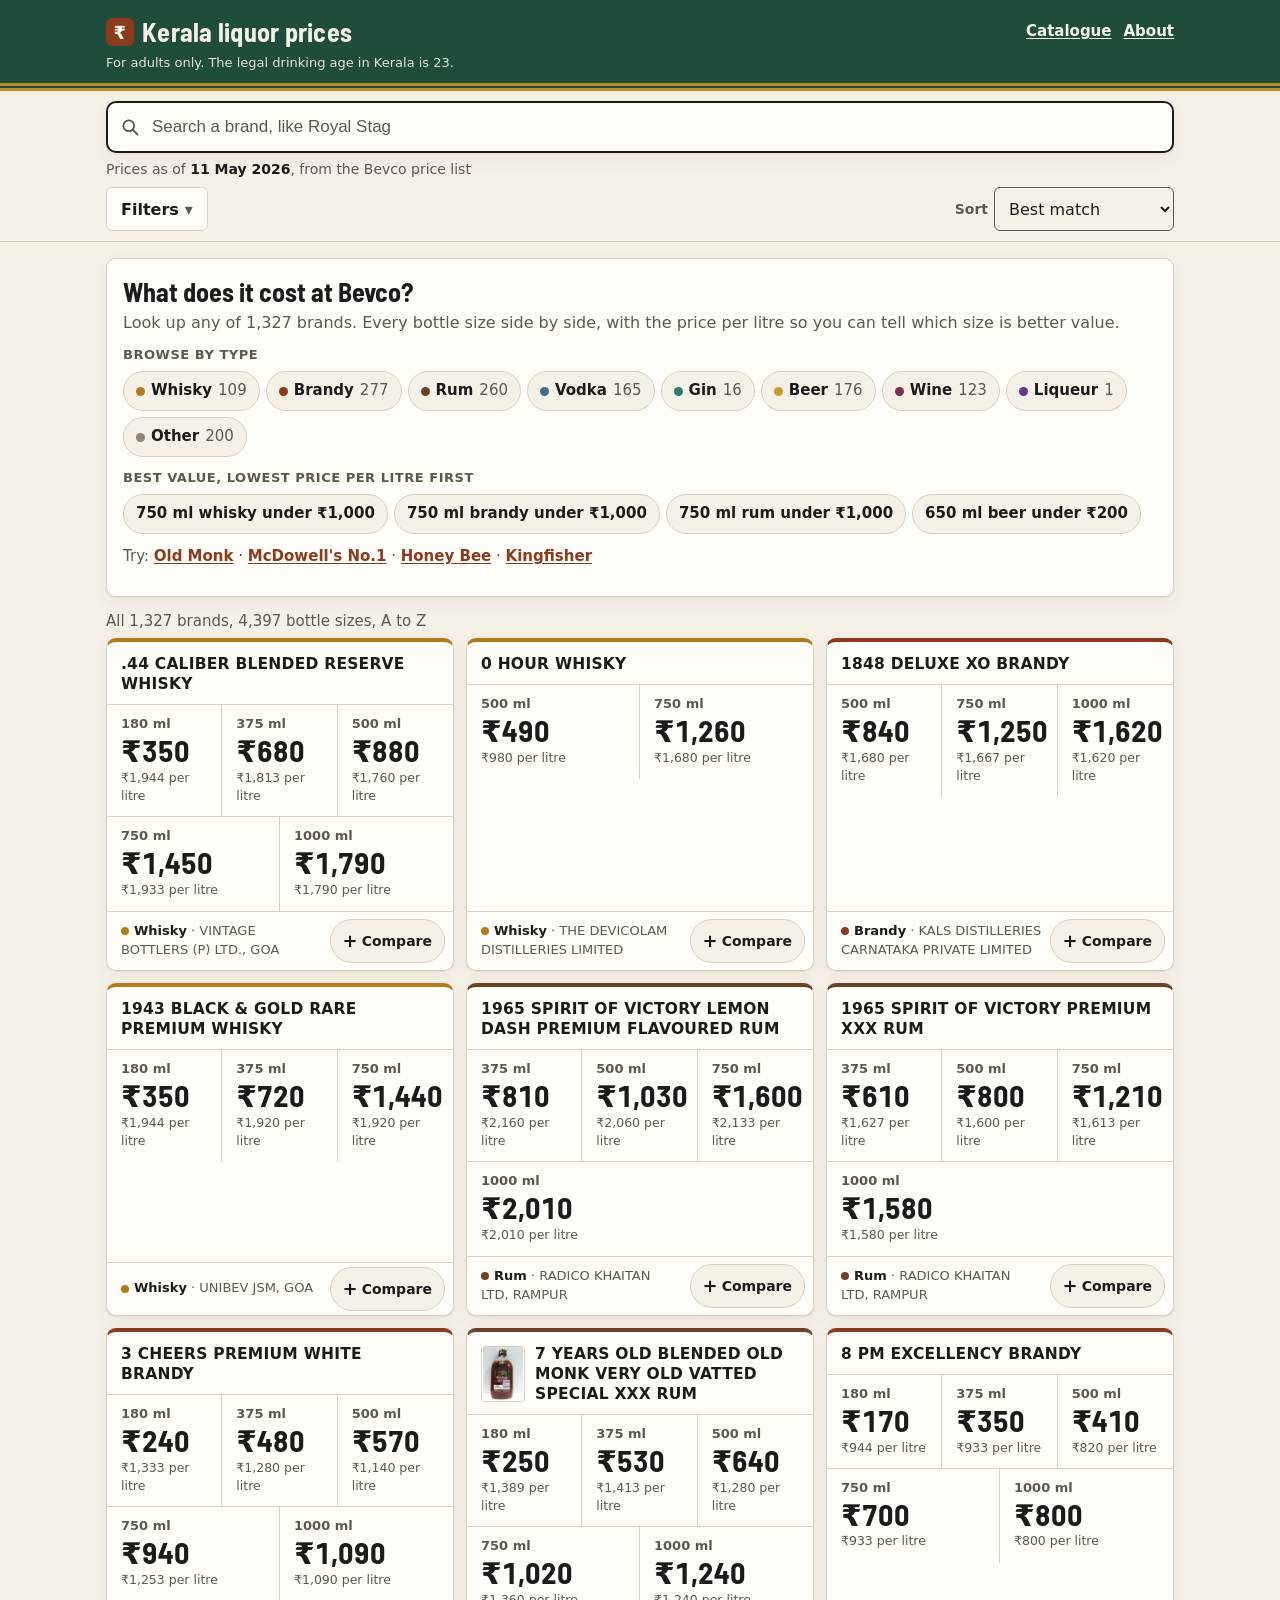
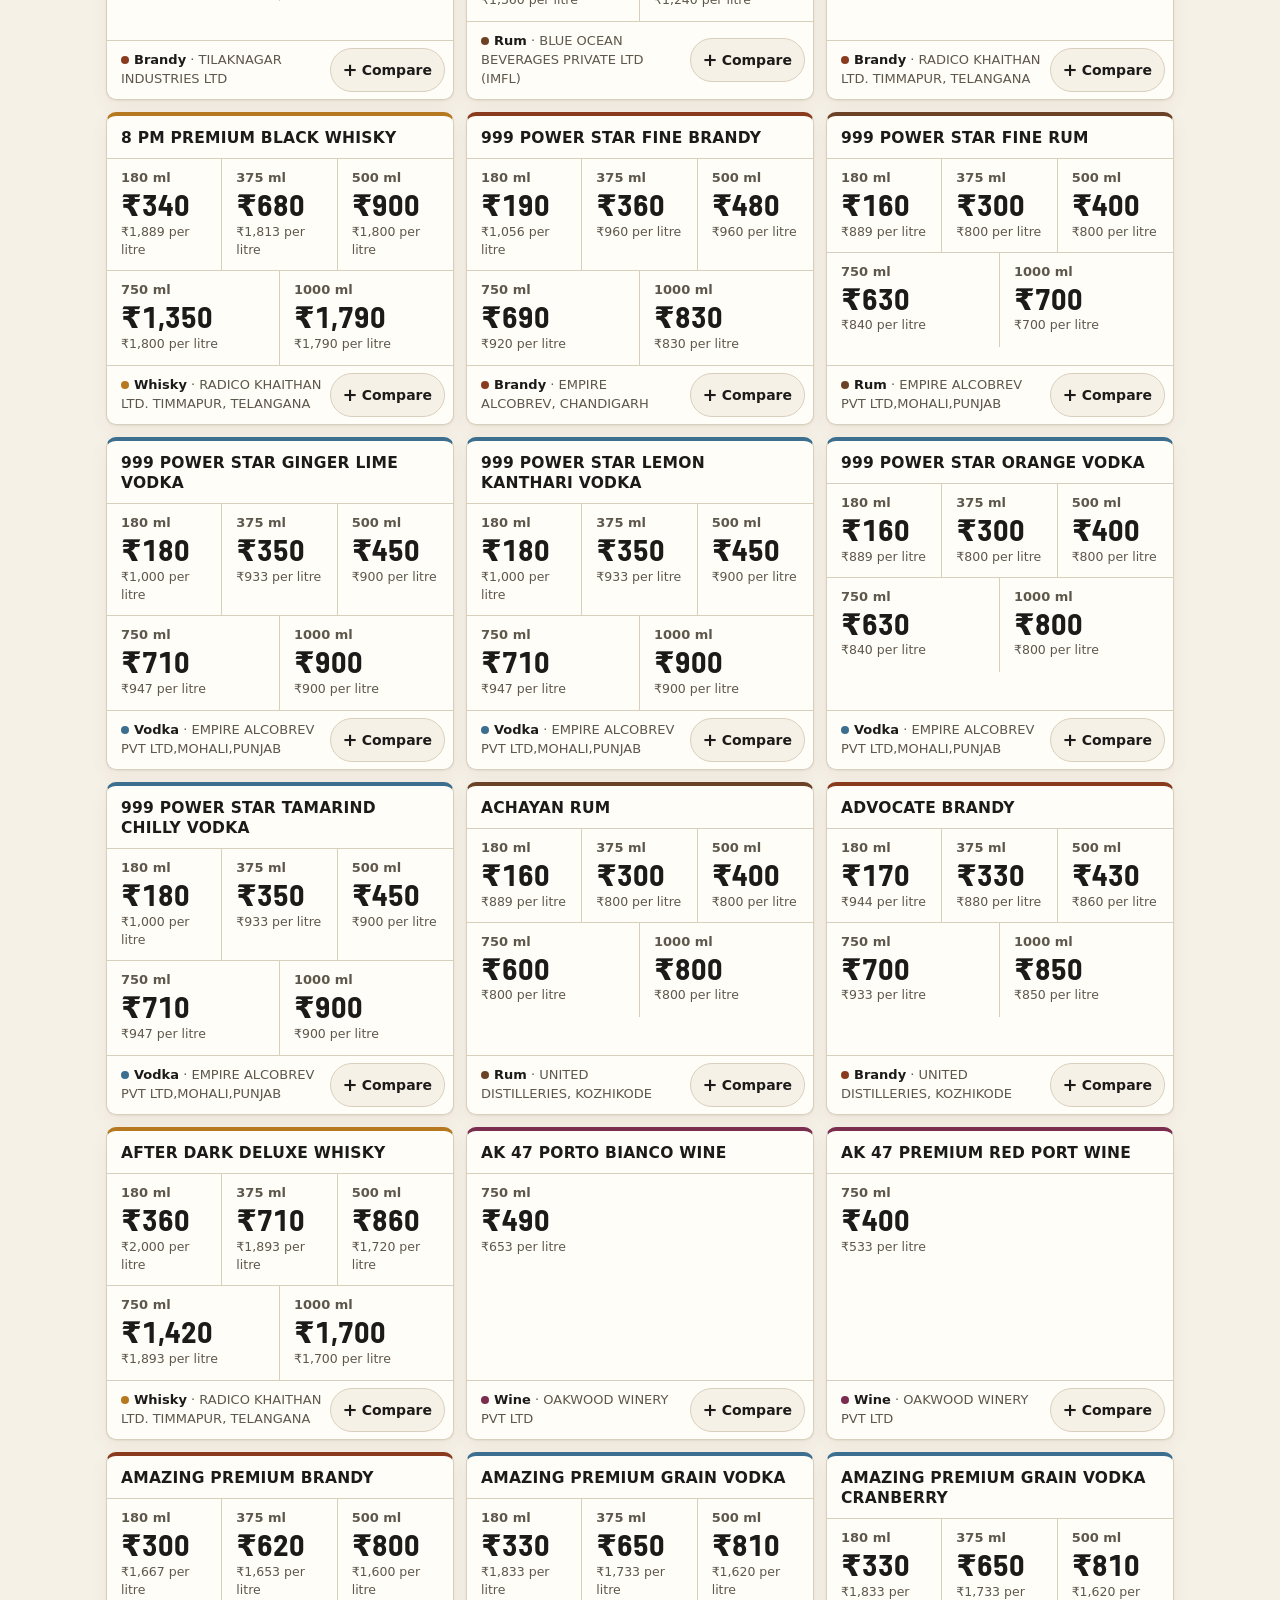
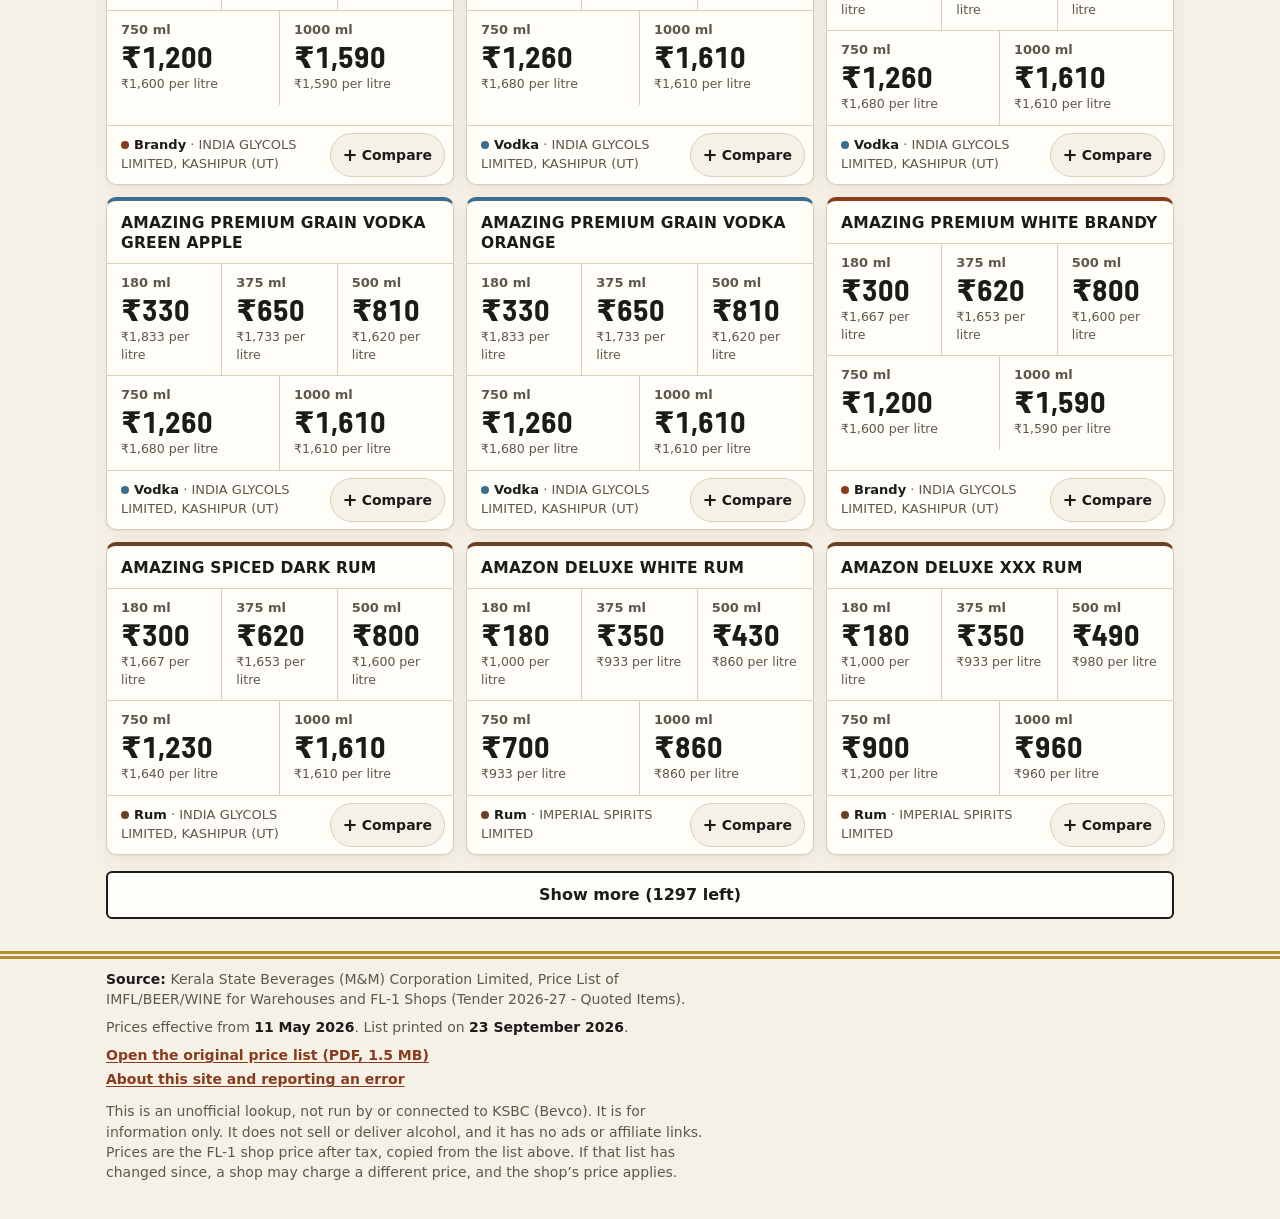
==== index.html @ 623c2e55 "Best-value shortcuts and a full-width filter panel - Price shortcuts in Filters (under Rs 500 / 1,00" ====
<!doctype html>
<html lang="en">
<head>
<meta charset="utf-8">
<meta name="viewport" content="width=device-width, initial-scale=1">
<title>Kerala liquor prices: search the Bevco price list</title>
<meta name="description" content="Look up Bevco (KSBC) FL-1 shop prices in Kerala. Every bottle size side by side, with the price per litre. Unofficial, free and ad-free.">
<link rel="canonical" href="https://niap3.github.io/beverage_lister/">
<meta property="og:type" content="website">
<meta property="og:site_name" content="Kerala liquor prices">
<meta property="og:title" content="Kerala liquor prices: search the Bevco price list">
<meta property="og:description" content="Every bottle size side by side, with the price per litre. Unofficial, free and ad-free.">
<meta property="og:url" content="https://niap3.github.io/beverage_lister/">
<meta property="og:image" content="https://niap3.github.io/beverage_lister/assets/og-image.png">
<meta property="og:image:width" content="1200">
<meta property="og:image:height" content="630">
<meta property="og:image:alt" content="Kerala liquor prices. Search the Bevco shop price list.">
<meta property="og:locale" content="en_IN">
<meta name="twitter:card" content="summary_large_image">
<meta name="theme-color" content="#1F4D3A">
<link rel="icon" href="data:image/svg+xml,%3Csvg xmlns='http://www.w3.org/2000/svg' viewBox='0 0 32 32'%3E%3Crect width='32' height='32' rx='6' fill='%238A3B1E'/%3E%3Ctext x='16' y='24' font-size='22' font-family='sans-serif' font-weight='700' text-anchor='middle' fill='%23FFFDF8'%3E%E2%82%B9%3C/text%3E%3C/svg%3E">
<link rel="preload" href="assets/fonts/barlow-semi-condensed-latin-700-normal.woff2" as="font" type="font/woff2" crossorigin>
<link rel="preload" href="data/site.json" as="fetch" crossorigin>
<link rel="stylesheet" href="assets/style.css">
<script>/* Before first paint: hide the welcome block on search/filter links, so it never appears and then jumps away. */
if (/[?&](q|cat|size|min|max|sup|cmp)=/.test(location.search)) document.documentElement.className += " has-query";</script>
</head>
<body>

<a class="skip" href="#main">Skip to results</a>

<header class="masthead">
  <div class="wrap masthead-row">
    <h1 class="site-name"><span class="logo-mark" aria-hidden="true">₹</span>Kerala liquor prices</h1>
    <nav aria-label="Site" class="site-nav"><a href="catalogue.html">Catalogue</a> <a href="about.html">About</a></nav>
  </div>
  <div class="wrap">
    <p class="age">For adults only. The legal drinking age in Kerala is 23.</p>
  </div>
</header>

<div class="searchbar">
  <div class="wrap">
    <form class="search" role="search" id="search-form">
      <label for="q" class="visually-hidden">Search by brand name</label>
      <svg viewBox="0 0 24 24" width="20" height="20" aria-hidden="true" focusable="false"><circle cx="10.5" cy="10.5" r="6.5" fill="none" stroke="currentColor" stroke-width="2.2"/><path d="M15.5 15.5 21 21" stroke="currentColor" stroke-width="2.2" stroke-linecap="round"/></svg>
      <input id="q" name="q" type="search" placeholder="Search a brand, like Royal Stag"
             autocomplete="off" autocapitalize="none" autocorrect="off" spellcheck="false"
             enterkeyhint="search">
      <button type="button" id="clear" class="clear" aria-label="Clear search" hidden>&times;</button>
    </form>
    <p class="asof">Prices as of <time data-meta="effective" datetime="2026-05-11">11 May 2026</time>, from the Bevco price list</p>

    <div class="controls">
      <details id="filters" class="filters">
        <summary>Filters <span id="filter-count" class="count" hidden><span id="filter-count-n"></span><span class="visually-hidden"> on</span></span></summary>
        <div class="panel">
          <fieldset>
            <legend>Type</legend>
            <div class="chips" id="cat-chips"></div>
          </fieldset>
          <fieldset>
            <legend>Bottle size</legend>
            <div class="chips" id="size-chips"></div>
          </fieldset>
          <fieldset class="price">
            <legend>Price per bottle (₹)</legend>
            <label>From <input id="min" type="number" inputmode="numeric" min="0" step="10" placeholder="0"></label>
            <label>To <input id="max" type="number" inputmode="numeric" min="0" step="10" placeholder="Any"></label>
            <div class="chips price-quick" id="price-quick" role="group" aria-label="Quick price limits">
              <button type="button" class="quick" data-max="500">Under ₹500</button>
              <button type="button" class="quick" data-max="1000">Under ₹1,000</button>
              <button type="button" class="quick" data-max="2000">Under ₹2,000</button>
              <button type="button" class="quick" data-max="5000">Under ₹5,000</button>
            </div>
          </fieldset>
          <label class="field">Supplier
            <select id="sup"><option value="">All suppliers</option></select>
          </label>
          <div class="panel-actions">
            <button type="button" id="reset" class="link-button">Clear filters</button>
            <button type="button" id="filters-done" class="tray-open">Show results</button>
          </div>
        </div>
      </details>

      <label class="sort">Sort
        <select id="sort">
          <option value="">Best match</option>
          <option value="price-asc">Price, low to high</option>
          <option value="price-desc">Price, high to low</option>
          <option value="litre">Best value</option>
          <option value="az">A to Z</option>
        </select>
      </label>
    </div>
  </div>
</div>

<main class="wrap results-main" id="main" tabindex="-1">
  <section class="intro" id="intro" aria-labelledby="intro-title">
    <h2 id="intro-title">What does it cost at Bevco?</h2>
    <p>Look up any of <span data-meta="brands">1,327</span> brands. Every bottle size side by side, with the price per litre so you can tell which size is better value.</p>
    <p class="intro-label">Browse by type</p>
    <ul class="type-links" id="type-links"></ul>
    <p class="intro-label">Best value, lowest price per litre first</p>
    <ul class="type-links value-links">
      <li><a href="?cat=whisky&amp;size=750&amp;max=1000&amp;sort=litre" data-cat="whisky">750 ml whisky under ₹1,000</a></li>
      <li><a href="?cat=brandy&amp;size=750&amp;max=1000&amp;sort=litre" data-cat="brandy">750 ml brandy under ₹1,000</a></li>
      <li><a href="?cat=rum&amp;size=750&amp;max=1000&amp;sort=litre" data-cat="rum">750 ml rum under ₹1,000</a></li>
      <li><a href="?cat=beer&amp;size=650&amp;max=200&amp;sort=litre" data-cat="beer">650 ml beer under ₹200</a></li>
    </ul>
    <p class="try">Try: <a href="?q=old%20monk" data-q="old monk">Old Monk</a> · <a href="?q=mcdowells%20no.1" data-q="mcdowells no.1">McDowell's No.1</a> · <a href="?q=honey%20bee" data-q="honey bee">Honey Bee</a> · <a href="?q=kingfisher" data-q="kingfisher">Kingfisher</a></p>
  </section>
  <p id="summary" class="summary" role="status" aria-live="polite" tabindex="-1">Loading prices…</p>
  <p id="notice" class="notice" hidden></p>
  <div id="results" class="results"></div>
  <div id="empty" class="empty" hidden></div>
  <button type="button" id="more" class="more" hidden>Show more</button>
</main>

<footer class="footer">
  <div class="wrap">
    <p><strong>Source:</strong> Kerala State Beverages (M&amp;M) Corporation Limited, <span data-meta="title">Price List of IMFL/BEER/WINE for Warehouses and FL-1 Shops (Tender 2026-27 - Quoted Items)</span>.</p>
    <p>Prices effective from <strong data-meta="effective">11 May 2026</strong>. List printed on <strong data-meta="printed">23 September 2026</strong>.</p>
    <p><a href="source/pricelist.pdf">Open the original price list (PDF, 1.5 MB)</a><br><a href="about.html">About this site and reporting an error</a></p>
    <p>This is an unofficial lookup, not run by or connected to KSBC (Bevco). It is for information only. It does not sell or deliver alcohol, and it has no ads or affiliate links. Prices are the FL-1 shop price after tax, copied from the list above. If that list has changed since, a shop may charge a different price, and the shop’s price applies.</p>
  </div>
</footer>

<div id="tray" class="tray" hidden>
  <div class="wrap tray-inner">
    <p id="tray-text" class="tray-text" role="status" aria-live="polite"></p>
    <button type="button" id="tray-clear" class="link-button">Clear</button>
    <button type="button" id="tray-open" class="tray-open">Compare</button>
  </div>
</div>

<dialog id="compare" class="compare" aria-labelledby="compare-title">
  <div class="compare-head">
    <h2 id="compare-title">Compare side by side</h2>
    <button type="button" id="compare-close" class="close" aria-label="Close comparison">&times;</button>
  </div>
  <div id="compare-body" class="compare-body"></div>
</dialog>

<script src="assets/meta.js"></script>
<script src="assets/search.js"></script>
<script src="assets/app.js"></script>
</body>
</html>
---- assets/style.css ----
/* Kerala liquor prices. Mobile first; see DESIGN.md for the reasoning. */

:root {
  --paper: #F6F1E7;
  --card: #FFFDF8;
  --ink: #1C1B19;
  --muted: #5E574C;
  --laterite: #8A3B1E;
  --on-accent: #FFFDF8;
  --leaf: #1F4D3A;
  --on-leaf: #F6F1E7;
  --rule: #D9CFBD;
  --gold: #B8902A;           /* kasavu border gold; decorative only, never text */
  --mast-bg: #1F4D3A;
  --mast-fg: #F6F1E7;
  --shadow: 0 1px 2px rgba(60, 40, 20, 0.06), 0 6px 18px rgba(60, 40, 20, 0.06);
  --price-font: "Barlow Semi Condensed", "Arial Narrow", system-ui, sans-serif;
  color-scheme: light dark;
}

@media (prefers-color-scheme: dark) {
  :root {
    --paper: #14120F;
    --card: #1E1B17;
    --ink: #F3EEE4;
    --muted: #B5AC9C;
    --laterite: #E8956F;
    --on-accent: #14120F;
    --leaf: #86C3A3;
    --on-leaf: #14120F;
    --rule: #3A342C;
    --gold: #C9A43A;
    --mast-bg: #183D2E;        /* deep green in dark mode too; pastel lost the kasavu stripe */
    --mast-fg: #F3EEE4;
    --shadow: 0 1px 2px rgba(0, 0, 0, 0.4);
  }
}

*, *::before, *::after { box-sizing: border-box; }

[hidden] { display: none !important; }

html { -webkit-text-size-adjust: 100%; }

body {
  margin: 0;
  background: var(--paper);
  color: var(--ink);
  font: 16px/1.45 system-ui, -apple-system, "Segoe UI", Roboto, "Noto Sans", sans-serif;
}

.wrap {
  max-width: 1100px;
  margin: 0 auto;
  padding: 0 16px;
}

.visually-hidden {
  position: absolute !important;
  width: 1px; height: 1px;
  overflow: hidden;
  clip: rect(0 0 0 0);
  white-space: nowrap;
}

a { color: var(--laterite); text-underline-offset: 2px; }

:focus-visible {
  outline: 3px solid var(--leaf);
  outline-offset: 2px;
}

/* Self-hosted (OFL, see assets/fonts/OFL-LICENSE.txt): no third-party
 * request, nothing render-blocking. Latin subset, the one weight used. */
@font-face {
  font-family: "Barlow Semi Condensed";
  font-style: normal;
  font-weight: 700;
  font-display: swap;
  src: url("fonts/barlow-semi-condensed-latin-700-normal.woff2") format("woff2");
}

.skip {
  position: absolute;
  left: 8px;
  top: -100px;
  z-index: 10;
  padding: 10px 14px;
  background: var(--card);
  color: var(--ink);
  font-weight: 600;
  border-radius: 6px;
}
.skip:focus { top: 8px; }

main:focus { outline: none; }

/* ---------- Masthead ---------- */

.masthead {
  background: var(--leaf);
  color: var(--on-leaf);
  padding: 10px 0 8px;
}
.masthead :focus-visible { outline-color: var(--on-leaf); }
.masthead-row {
  display: flex;
  align-items: center;
  justify-content: space-between;
  gap: 12px;
}
.site-name {
  margin: 0;
  font: 700 1.375rem/1.1 var(--price-font);
  letter-spacing: 0.01em;
}
.site-name a { color: inherit; text-decoration: none; }
.masthead nav a {
  display: inline-flex;
  align-items: center;
  min-height: 44px;
  padding: 0 4px;
  color: var(--on-leaf);
  font-weight: 600;
}
.age {
  margin: 0;
  font-size: 0.8125rem;
}

.asof {
  margin: 6px 0 0;
  font-size: 0.875rem;
  color: var(--muted);
}
.asof time { color: var(--ink); font-weight: 600; }

/* ---------- Search bar (sticky) ---------- */

.searchbar {
  position: sticky;
  top: 0;
  z-index: 2;
  background: var(--paper);
  border-bottom: 1px solid var(--rule);
  padding: 10px 0;
}

.search { position: relative; }

.search input {
  width: 100%;
  height: 48px;
  padding: 0 48px 0 14px;
  border: 2px solid var(--ink);
  border-radius: 6px;
  background: var(--card);
  color: var(--ink);
  font-size: 1.0625rem;   /* 17px: also stops iOS zooming on focus */
  -webkit-appearance: none;
  appearance: none;
}
.search input::placeholder { color: var(--muted); opacity: 1; }
.search input::-webkit-search-cancel-button { display: none; }

.clear {
  position: absolute;
  top: 2px; right: 2px;
  width: 44px; height: 44px;
  border: 0;
  background: none;
  color: var(--muted);
  font-size: 1.75rem;
  line-height: 1;
  cursor: pointer;
  border-radius: 4px;
}

.controls {
  display: flex;
  align-items: flex-start;
  gap: 8px;
  margin-top: 8px;
}

/* ---------- Filters ---------- */

.filters { flex: 1 1 auto; min-width: 0; }

.filters > summary {
  display: inline-flex;
  align-items: center;
  gap: 6px;
  min-height: 44px;
  padding: 0 14px;
  border: 1px solid var(--rule);
  border-radius: 6px;
  background: var(--card);
  font-weight: 600;
  cursor: pointer;
  list-style: none;
}
.filters > summary::-webkit-details-marker { display: none; }
.filters > summary::after { content: "▾"; color: var(--muted); }
.filters[open] > summary::after { content: "▴"; }

.count {
  display: inline-block;
  min-width: 1.5em;
  padding: 0 6px;
  border-radius: 999px;
  background: var(--laterite);
  color: var(--on-accent);
  font-size: 0.8125rem;
  text-align: center;
}

.panel {
  margin-top: 8px;
  padding: 12px;
  border: 1px solid var(--rule);
  border-radius: 6px;
  background: var(--card);
  max-height: 60vh;
  overflow-y: auto;
}

fieldset {
  margin: 0 0 14px;
  padding: 0;
  border: 0;
  min-width: 0;
}
legend, .field {
  padding: 0;
  margin-bottom: 6px;
  font-size: 0.875rem;
  font-weight: 600;
  color: var(--muted);
}

.chips { display: flex; flex-wrap: wrap; gap: 6px; }

.chip { position: relative; }
.chip input {
  position: absolute;
  opacity: 0;
  width: 1px; height: 1px;
}
.chip span {
  display: inline-flex;
  align-items: center;
  min-height: 44px;
  padding: 0 14px;
  border: 1px solid var(--rule);
  border-radius: 999px;
  background: var(--paper);
  color: var(--ink);
  font-size: 0.9375rem;
  cursor: pointer;
  transition: background-color 120ms, color 120ms;
}
.chip input:checked + span {
  background: var(--laterite);
  border-color: var(--laterite);
  color: var(--on-accent);
  font-weight: 600;
}
.chip input:checked + span::before { content: "✓"; margin-right: 6px; }
.chip input:focus-visible + span {
  outline: 3px solid var(--leaf);
  outline-offset: 2px;
}

.price { display: flex; flex-wrap: wrap; gap: 8px 12px; }
.price legend { width: 100%; }
.price label { display: flex; align-items: center; gap: 6px; font-size: 0.9375rem; }

input[type="number"], select {
  min-height: 44px;
  padding: 0 10px;
  border: 1px solid var(--muted);
  border-radius: 6px;
  background: var(--paper);
  color: var(--ink);
  font: inherit;
  font-size: 1rem;
}
input[type="number"] { width: 7.5em; }

.field { display: block; margin-bottom: 14px; }
.field select { display: block; width: 100%; margin-top: 6px; color: var(--ink); font-weight: 400; }

.sort {
  display: flex;
  align-items: center;
  gap: 6px;
  font-size: 0.875rem;
  font-weight: 600;
  color: var(--muted);
}
.sort select { max-width: 11.5em; color: var(--ink); font-weight: 400; }

.link-button {
  min-height: 44px;
  padding: 0 4px;
  border: 0;
  background: none;
  color: var(--laterite);
  font: inherit;
  font-weight: 600;
  text-decoration: underline;
  text-underline-offset: 2px;
  cursor: pointer;
}

/* ---------- Results ---------- */

.summary {
  margin: 14px 0 6px;
  font-size: 0.9375rem;
  color: var(--muted);
}
.notice {
  margin: 0 0 10px;
  padding: 10px 12px;
  border-left: 4px solid var(--laterite);
  background: var(--card);
  font-size: 0.9375rem;
}

.results {
  display: grid;
  grid-template-columns: 1fr;
  gap: 12px;
}

.card {
  display: flex;
  flex-direction: column;
  border: 1px solid var(--rule);
  border-radius: 6px;
  background: var(--card);
  overflow: hidden;
}

.card h2 {
  margin: 0;
  padding: 12px 14px 10px;
  font-size: 0.9375rem;
  font-weight: 650;
  line-height: 1.3;
  letter-spacing: 0.01em;
  overflow-wrap: anywhere;
}

/* Tariff-style size cells separated by hairlines. Each cell draws its own
 * left/top rule and is pulled back 1px, so rows always fill edge to edge
 * with no empty grid tracks. */
.sizes {
  display: flex;
  flex-wrap: wrap;
  margin: 0;
  padding: 0;
  list-style: none;
  border-top: 1px solid var(--rule);
  overflow: hidden;
}
.sizes li {
  flex: 1 1 6.5rem;
  margin: -1px 0 0 -1px;
  padding: 10px 12px 10px 14px;
  border-left: 1px solid var(--rule);
  border-top: 1px solid var(--rule);
  min-width: 0;
}
.ml {
  display: block;
  font-size: 0.8125rem;
  font-weight: 600;
  color: var(--muted);
}
.price-tag {
  display: block;
  margin: 2px 0 3px;
  font: 700 clamp(1.75rem, 8vw, 2.25rem)/1 var(--price-font);
  font-size: clamp(1.5rem, 8.6cqi, 2.25rem);   /* per card width where supported */
  font-variant-numeric: tabular-nums lining-nums;
  color: var(--ink);
  white-space: nowrap;
}
.per-litre {
  display: block;
  font-size: 0.8125rem;
  color: var(--muted);
}

.meta {
  margin: auto 0 0;
  padding: 8px 14px 10px;
  border-top: 1px solid var(--rule);
  font-size: 0.8125rem;
  color: var(--muted);
  overflow-wrap: anywhere;
}
.meta .cat { color: var(--ink); font-weight: 600; }

.hidden-sizes {
  display: block;
  padding: 0 14px;
  margin: 2px 0 6px;
  min-height: 40px;
}

.more {
  display: block;
  width: 100%;
  min-height: 48px;
  margin: 16px 0 0;
  border: 2px solid var(--ink);
  border-radius: 6px;
  background: var(--card);
  color: var(--ink);
  font: inherit;
  font-weight: 600;
  cursor: pointer;
}

.empty {
  margin: 8px 0 0;
  padding: 18px 16px;
  border: 1px solid var(--rule);
  border-left: 4px solid var(--laterite);
  border-radius: 6px;
  background: var(--card);
}
.empty h2 {
  margin: 0 0 6px;
  font: 700 1.375rem/1.2 var(--price-font);
  overflow-wrap: anywhere;
}
.empty p { margin: 0 0 8px; }
.empty p:last-child { margin-bottom: 0; }

.error { color: var(--laterite); }

/* ---------- Footer ---------- */

.footer {
  margin-top: 32px;
  padding: 18px 0 28px;
  border-top: 1px solid var(--rule);
  font-size: 0.875rem;
  color: var(--muted);
}
.footer p { margin: 0 0 8px; max-width: 70ch; }
.footer strong { color: var(--ink); font-weight: 600; }
.footer a { display: inline-block; min-height: 24px; font-weight: 600; }

/* ---------- Wider screens ---------- */

@media (min-width: 700px) {
  .results { grid-template-columns: repeat(2, minmax(0, 1fr)); }
  .site-name { font-size: 1.625rem; }
}
@media (min-width: 1050px) {
  .results { grid-template-columns: repeat(3, minmax(0, 1fr)); }
}

/* ---------- Card footer and compare button ---------- */

.card-foot {
  display: flex;
  align-items: center;
  justify-content: space-between;
  gap: 8px;
  margin-top: auto;
  padding: 4px 8px 4px 14px;
  border-top: 1px solid var(--rule);
}
.card-foot .meta { margin: 0; padding: 6px 0; border: 0; }

.cmp-btn {
  flex: none;
  min-height: 44px;
  padding: 0 12px;
  border: 1px solid var(--rule);
  border-radius: 999px;
  background: var(--paper);
  color: var(--ink);
  font: inherit;
  font-size: 0.875rem;
  font-weight: 600;
  cursor: pointer;
}
.cmp-btn[aria-pressed="true"] {
  background: var(--leaf);
  border-color: var(--leaf);
  color: var(--on-leaf);
}
.cmp-btn[aria-pressed="true"]::before { content: "✓ "; }
.cmp-btn[aria-disabled="true"] { color: var(--muted); }

/* ---------- Compare tray (fixed to the bottom) ---------- */

body.has-tray { padding-bottom: 72px; }

.tray {
  position: fixed;
  left: 0; right: 0; bottom: 0;
  z-index: 5;
  background: var(--card);
  border-top: 2px solid var(--ink);
  padding: 8px 0 calc(8px + env(safe-area-inset-bottom, 0px));
}
.tray-inner {
  display: flex;
  align-items: center;
  gap: 8px;
}
.tray-text {
  flex: 1 1 auto;
  margin: 0;
  font-size: 0.875rem;
  line-height: 1.3;
}
.tray-open {
  flex: none;
  min-height: 44px;
  padding: 0 16px;
  border: 0;
  border-radius: 6px;
  background: var(--laterite);
  color: var(--on-accent);
  font: inherit;
  font-weight: 700;
  cursor: pointer;
}
.tray-open:disabled { background: var(--rule); color: var(--muted); cursor: default; }

/* ---------- Compare dialog ---------- */

.compare {
  width: 100%;
  max-width: 760px;
  max-height: 100%;
  margin: auto;
  padding: 0;
  border: 0;
  border-radius: 0;
  background: var(--paper);
  color: var(--ink);
}
.compare::backdrop { background: rgba(20, 18, 15, 0.6); }
@media (min-width: 700px) {
  .compare { max-height: calc(100% - 48px); border-radius: 8px; }
}
.compare-head {
  position: sticky;
  top: 0;
  z-index: 1;
  display: flex;
  align-items: center;
  justify-content: space-between;
  padding: 6px 6px 6px 16px;
  background: var(--leaf);
  color: var(--on-leaf);
}
.compare-head h2 { margin: 0; font: 700 1.25rem/1.2 var(--price-font); }
.compare-head .close { color: var(--on-leaf); position: static; }
.compare-head :focus-visible { outline-color: var(--on-leaf); }
.close {
  width: 44px; height: 44px;
  border: 0;
  background: none;
  font-size: 1.75rem;
  line-height: 1;
  cursor: pointer;
  border-radius: 4px;
}
.compare-body { padding: 12px 8px 16px; }
.compare-body > p { margin: 0 8px 10px; font-size: 0.875rem; color: var(--muted); }

.table-scroll { overflow-x: auto; }
.cmp-table {
  width: 100%;
  border-collapse: collapse;
  table-layout: fixed;
  background: var(--card);
}
.cmp-table th, .cmp-table td {
  padding: 8px 6px;
  border: 1px solid var(--rule);
  vertical-align: top;
  text-align: left;
  overflow-wrap: anywhere;
}
.cmp-table thead th { font-size: 0.8125rem; font-weight: 650; line-height: 1.25; }
.cmp-table .size-col { width: 4.2rem; }
.cmp-table tbody th { font-size: 0.8125rem; color: var(--muted); font-weight: 600; }
.cmp-cat { display: block; margin-top: 4px; font-weight: 400; color: var(--muted); }
.cmp-table .link-button { min-height: 36px; padding: 0; font-size: 0.8125rem; }
.cmp-price {
  display: block;
  font: 700 clamp(1.25rem, 5.6vw, 1.75rem)/1.05 var(--price-font);
  font-variant-numeric: tabular-nums lining-nums;
  white-space: nowrap;
}
.cmp-table .none { color: var(--muted); font-size: 0.8125rem; }
.lowest {
  display: inline-block;
  margin-top: 4px;
  padding: 1px 6px;
  border-radius: 999px;
  background: var(--leaf);
  color: var(--on-leaf);
  font-size: 0.75rem;
  font-weight: 700;
}
.cmp-table tr.overall th, .cmp-table tr.overall td { border-top: 2px solid var(--ink); }

/* ---------- Site nav (several links) ---------- */

.site-nav { display: flex; gap: 0 12px; flex-wrap: nowrap; }
.masthead .site-nav a { font-size: 0.9375rem; padding: 0; }
@media (max-width: 420px) {
  .site-name { font-size: 1.1875rem; }
  .masthead-row { gap: 8px; }
}
.masthead nav a[aria-current="page"] { text-decoration-thickness: 3px; }

/* ---------- Brand pages ---------- */

.page { padding-top: 8px; }
.crumbs { margin: 12px 0 0; font-size: 0.875rem; color: var(--muted); }
.crumbs a { display: inline-block; min-height: 24px; }
.product h1 {
  margin: 6px 0 2px;
  font: 700 1.625rem/1.15 var(--price-font);
  overflow-wrap: anywhere;
}
.product h2 { margin: 24px 0 8px; font: 700 1.25rem/1.2 var(--price-font); }
.product-main { display: grid; gap: 12px; margin-top: 12px; }
.product-photo { margin: 0; }
.product-photo img {
  display: block;
  width: 100%;
  max-width: 320px;
  height: auto;
  max-height: 260px;
  object-fit: contain;
  background: var(--card);
  border: 1px solid var(--rule);
  border-radius: 6px;
}
.product-photo figcaption { margin-top: 4px; font-size: 0.75rem; color: var(--muted); }
.actions { display: flex; flex-wrap: wrap; align-items: center; gap: 8px 16px; margin: 16px 0 0; }
.actions > a:not(.button-link) { display: inline-flex; align-items: center; min-height: 44px; font-weight: 600; }
.facts { display: grid; grid-template-columns: max-content 1fr; gap: 6px 14px; margin: 0; }
.facts dt { font-weight: 600; color: var(--muted); }
.facts dd { margin: 0; overflow-wrap: anywhere; }
.codes { margin: 0; padding: 0; list-style: none; }
.codes code { font-size: 0.9375rem; }
.history { max-width: 640px; }
.history td { font-variant-numeric: tabular-nums; }
.about-brand p:first-of-type { max-width: 70ch; }
.card-link { color: inherit; text-decoration: none; }
.card h2.has-thumb { display: flex; align-items: center; gap: 10px; }
.thumb {
  flex: none;
  width: 44px; height: 56px;
  object-fit: contain;
  background: #fff;
  border: 1px solid var(--rule);
  border-radius: 4px;
}
.card-link:hover, .card-link:focus-visible { text-decoration: underline; }

@media (min-width: 700px) {
  .product-main { grid-template-columns: minmax(0, 1fr) auto; align-items: start; }
  .product-photo img { width: 280px; max-height: 320px; }
}

/* ---------- Catalogue ---------- */

.cat-tiles {
  display: grid;
  grid-template-columns: repeat(auto-fill, minmax(150px, 1fr));
  gap: 10px;
  margin: 16px 0 0;
  padding: 0;
  list-style: none;
}
.cat-tiles a {
  display: block;
  min-height: 44px;
  padding: 12px 14px;
  border: 1px solid var(--rule);
  border-radius: 6px;
  background: var(--card);
  color: var(--ink);
  text-decoration: none;
}
.cat-name { display: block; font: 700 1.375rem/1.1 var(--price-font); }
.cat-count { display: block; margin-top: 4px; font-size: 0.875rem; color: var(--muted); }
.jump { display: flex; flex-wrap: wrap; gap: 4px; margin: 12px 0; }
.jump a {
  display: inline-flex; align-items: center; justify-content: center;
  min-width: 36px; min-height: 36px;
  border: 1px solid var(--rule); border-radius: 4px;
  background: var(--card); text-decoration: none; font-weight: 600;
}
.page h1 { margin: 12px 0 8px; font: 700 1.75rem/1.15 var(--price-font); }
.page > h2 { margin: 20px 0 6px; font: 700 1.25rem/1.2 var(--price-font); scroll-margin-top: 8px; }
.brand-list { margin: 0; padding: 0; list-style: none; border-top: 1px solid var(--rule); }
.brand-list li {
  display: grid;
  grid-template-columns: 1fr auto;
  gap: 0 12px;
  padding: 8px 0;
  border-bottom: 1px solid var(--rule);
}
.brand-list a { grid-column: 1 / -1; font-weight: 600; overflow-wrap: anywhere; }
.brand-sizes { font-size: 0.8125rem; color: var(--muted); }
.brand-from { font: 700 1.125rem/1.2 var(--price-font); text-align: right; }

/* ---------- About page ---------- */

.prose { max-width: 70ch; padding-top: 8px; }
.prose h1 { margin: 20px 0 8px; font: 700 1.75rem/1.15 var(--price-font); }
.prose h2 { margin: 24px 0 6px; font: 700 1.3125rem/1.2 var(--price-font); }
.prose p, .prose li { margin: 0 0 10px; }
.prose ul { padding-left: 1.25rem; margin: 0 0 12px; }
.button-link {
  display: inline-flex;
  align-items: center;
  min-height: 48px;
  padding: 0 18px;
  border-radius: 6px;
  background: var(--laterite);
  color: var(--on-accent);
  font-weight: 700;
  text-decoration: none;
}
.small { font-size: 0.875rem; color: var(--muted); }

.price-quick { width: 100%; }
.panel-actions { display: flex; align-items: center; justify-content: space-between; gap: 12px; padding-top: 4px; }
.quick {
  min-height: 40px; padding: 0 12px;
  border: 1px solid var(--rule); border-radius: 999px;
  background: var(--paper); color: var(--ink);
  font: inherit; font-size: 0.875rem; font-weight: 600; cursor: pointer;
}
.quick[aria-pressed="true"] { background: var(--laterite); border-color: var(--laterite); color: var(--on-accent); }
.quick[aria-pressed="true"]::before { content: "✓ "; }
.value-links a::before { display: none; }

/* The filter panel drops down at full width under the controls row instead of
 * being squeezed into the space beside the Sort menu. */
.controls { position: relative; }
.filters { position: static; }
.filters .panel {
  position: absolute;
  left: 0; right: 0;
  top: calc(100% + 6px);
  z-index: 3;
  box-shadow: 0 10px 30px rgba(0, 0, 0, 0.18);
}

/* ---------- Visual refresh ---------- */

/* Type accents: a stripe and a dot only, never behind text, so they carry no
 * contrast burden. The type is always also written out. */
[data-cat="whisky"]  { --accent: #B7791F; }
[data-cat="brandy"]  { --accent: #8A3B1E; }
[data-cat="rum"]     { --accent: #6B4226; }
[data-cat="vodka"]   { --accent: #3B6E8F; }
[data-cat="gin"]     { --accent: #2F7D6D; }
[data-cat="beer"]    { --accent: #C99A2E; }
[data-cat="wine"]    { --accent: #7B2D4F; }
[data-cat="liqueur"] { --accent: #5E3A87; }
[data-cat="tequila"] { --accent: #5C7A29; }
[data-cat="other"]   { --accent: #8C8577; }

/* Kasavu: the gold double stripe of a Kerala sari border. */
.masthead { position: relative; padding-bottom: 18px; background: var(--mast-bg); color: var(--mast-fg); }
.masthead .site-nav a, .masthead a { color: var(--mast-fg); }
.masthead :focus-visible { outline-color: var(--mast-fg); }
@media (prefers-color-scheme: dark) {
  .card, .cat-tiles a, .product-prices { border-top-color: color-mix(in srgb, var(--accent, var(--rule)) 65%, white); }
  .type-links a::before, .dot::before, .meta .cat::before { background: color-mix(in srgb, var(--accent, var(--muted)) 65%, white); }
}
.masthead::after, .footer::before {
  content: "";
  position: absolute;
  left: 0; right: 0;
  height: 8px;
  background: linear-gradient(var(--gold) 0 3px, transparent 3px 5px, var(--gold) 5px 8px);
}
.masthead::after { bottom: 0; }
.footer { position: relative; border-top: 0; }
.footer::before { top: 0; }

.site-name, .site-name a { display: flex; align-items: center; gap: 8px; }
.logo-mark {
  display: inline-grid;
  place-items: center;
  flex: none;
  width: 28px; height: 28px;
  border-radius: 6px;
  background: var(--laterite);
  color: var(--on-accent);
  font: 700 1.125rem/1 var(--price-font);
}
.age { opacity: 0.92; }

/* Search with a magnifier. */
.search svg {
  position: absolute;
  left: 14px; top: 50%;
  width: 20px; height: 20px;
  transform: translateY(-50%);
  color: var(--muted);
  pointer-events: none;
}
.search input { padding-left: 44px; height: 52px; border-radius: 10px; box-shadow: var(--shadow); }
.clear { top: 4px; }

/* Results never collapse to nothing while loading, so the footer cannot
 * start on screen and then jump (that was the home page's layout shift). */
.results-main { min-height: 100vh; }

/* Welcome block on the bare home page. Hidden before first paint when the
 * URL already carries a search or filter (see the inline script in <head>). */
.intro {
  margin: 16px 0 8px;
  padding: 18px 16px 16px;
  border-radius: 10px;
  background: var(--card);
  border: 1px solid var(--rule);
  box-shadow: var(--shadow);
}
html.has-query .intro { display: none; }
.intro h2 { margin: 0 0 4px; font: 700 1.625rem/1.15 var(--price-font); }
.intro p { margin: 0 0 12px; color: var(--muted); }
.intro .intro-label { margin: 0 0 6px; font-size: 0.8125rem; font-weight: 700; letter-spacing: 0.04em; text-transform: uppercase; color: var(--muted); }
.type-links { display: flex; flex-wrap: wrap; gap: 6px; margin: 0 0 12px; padding: 0; list-style: none; }
.type-links a {
  display: inline-flex; align-items: center; gap: 6px;
  min-height: 40px; padding: 0 12px;
  border: 1px solid var(--rule); border-radius: 999px;
  background: var(--paper); color: var(--ink);
  text-decoration: none; font-weight: 600; font-size: 0.9375rem;
}
.type-links a::before, .dot::before {
  content: ""; width: 9px; height: 9px; border-radius: 50%; background: var(--accent, var(--muted));
}
.type-links .n { color: var(--muted); font-weight: 400; }
.try { font-size: 0.9375rem; }
.try a { font-weight: 600; }
.list-heading { margin: 18px 0 0; font: 700 1.125rem/1.2 var(--price-font); }

/* Cards: soft edge, rounder, a type stripe on top. */
.card { border-radius: 10px; box-shadow: var(--shadow); border-top: 4px solid var(--accent, var(--rule)); }
.card, .product-prices { container-type: inline-size; }
.card h2 { font-size: 0.96875rem; letter-spacing: 0.015em; }
.sizes li { padding: 10px 12px 12px 14px; }
.per-litre { font-size: 0.78125rem; }
.meta .cat { display: inline-flex; align-items: center; gap: 5px; }
.meta .cat::before { content: ""; width: 8px; height: 8px; border-radius: 50%; background: var(--accent, var(--muted)); }

.cmp-btn { display: inline-flex; align-items: center; gap: 4px; }
.cmp-btn .plus { font-size: 1.125rem; line-height: 1; }
.cmp-btn[aria-pressed="true"] .plus { display: none; }
.cmp-btn[aria-pressed="true"]::before { content: "✓"; }

/* Brand page and catalogue pick up the same accents. */
.product-prices { border-top: 4px solid var(--accent, var(--rule)); border-radius: 10px; box-shadow: var(--shadow); }
.product-photo img { border-radius: 10px; box-shadow: var(--shadow); }
.cat-tiles a { border-top: 4px solid var(--accent, var(--rule)); border-radius: 10px; box-shadow: var(--shadow); }
.cat-tiles .cat-count { font-size: 0.875rem; }
.cat-tiles .cat-big { display: block; margin-top: 8px; font: 700 1.5rem/1 var(--price-font); }

@media (prefers-reduced-motion: reduce) {
  *, *::before, *::after {
    transition: none !important;
    animation: none !important;
    scroll-behavior: auto !important;
  }
}
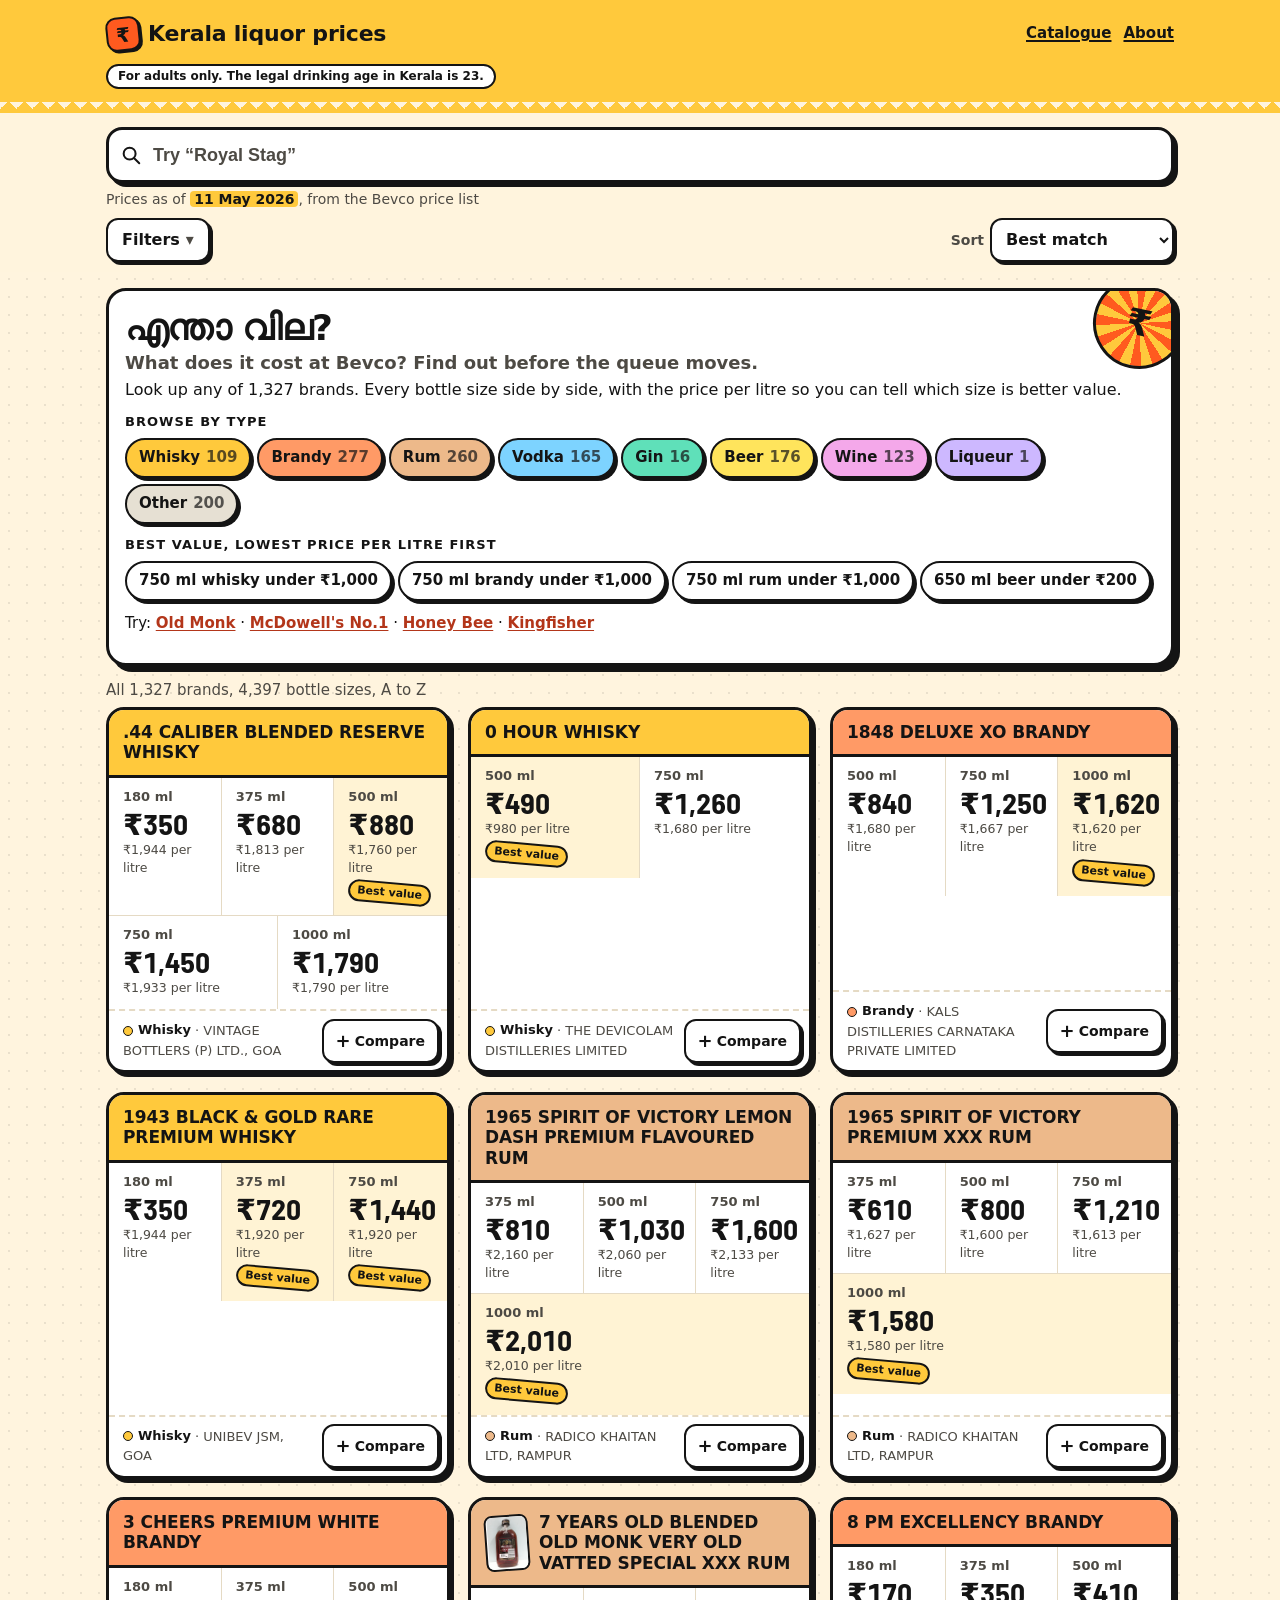
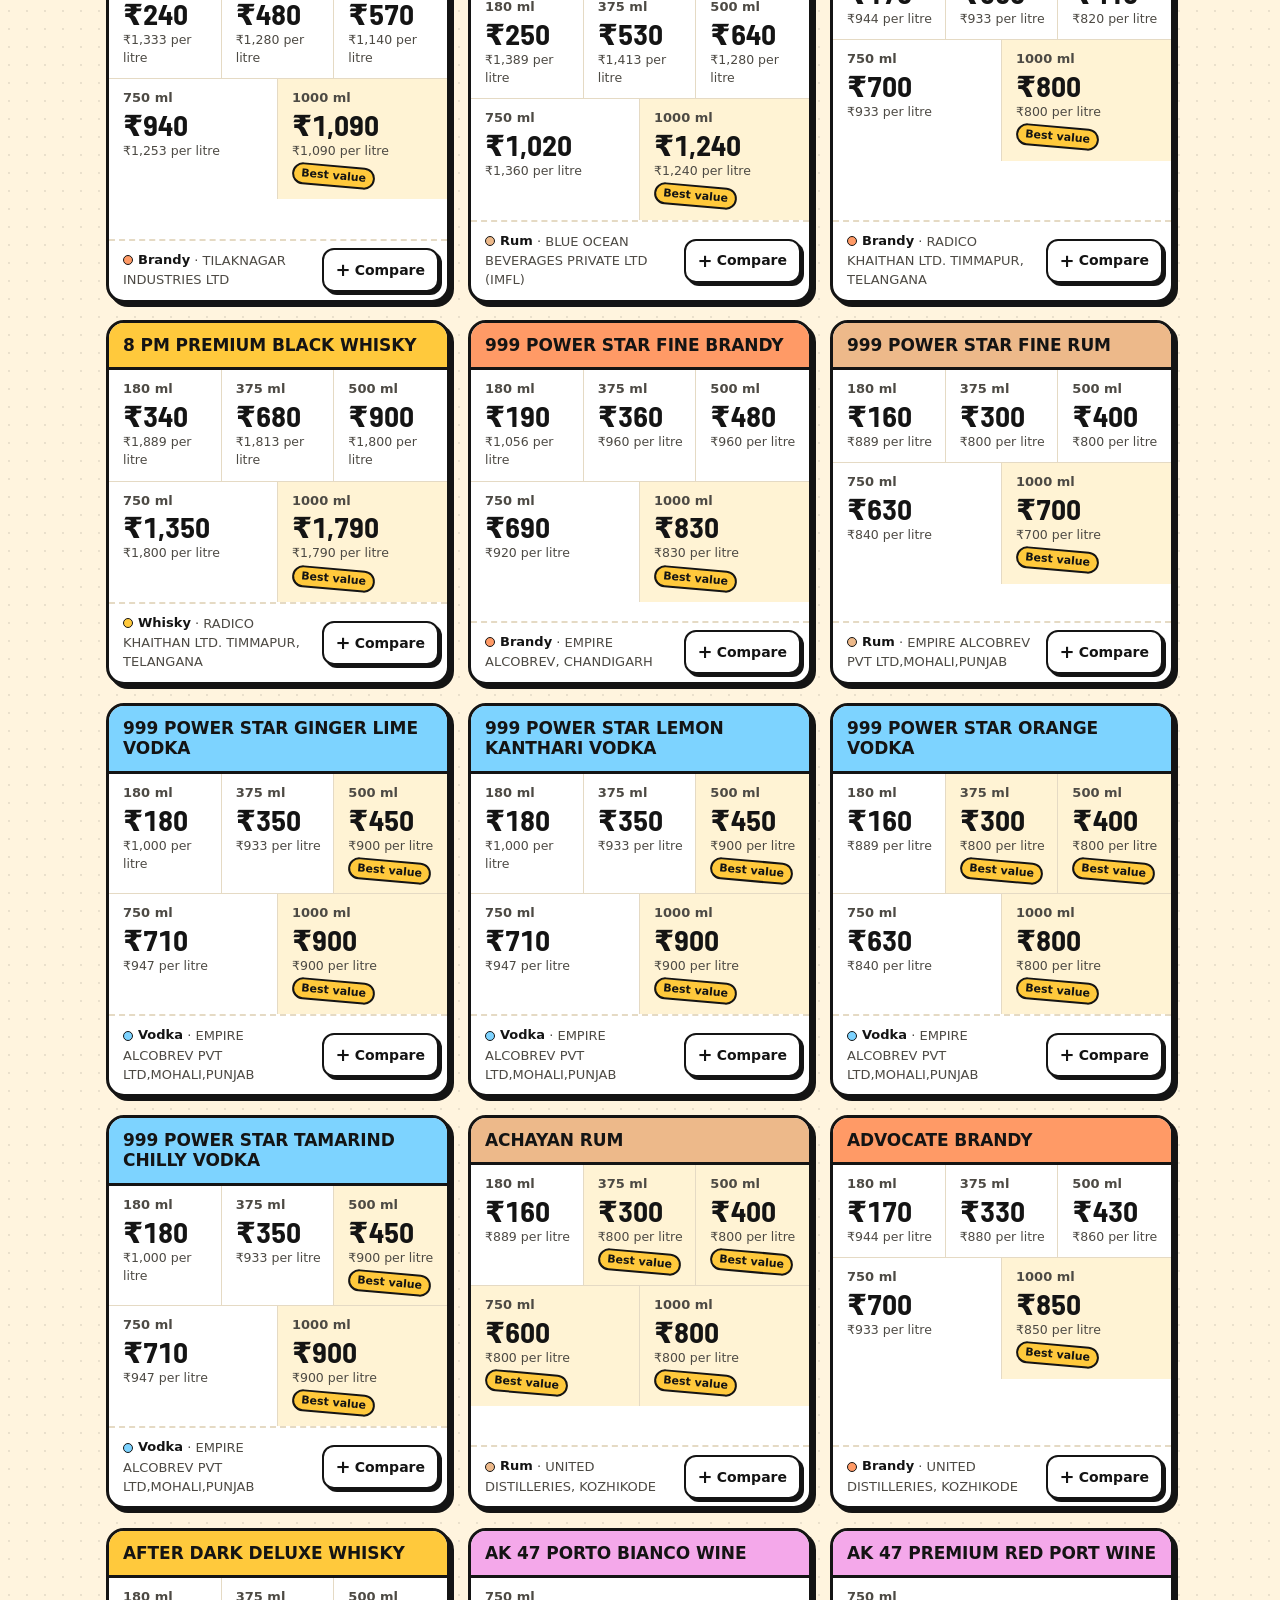
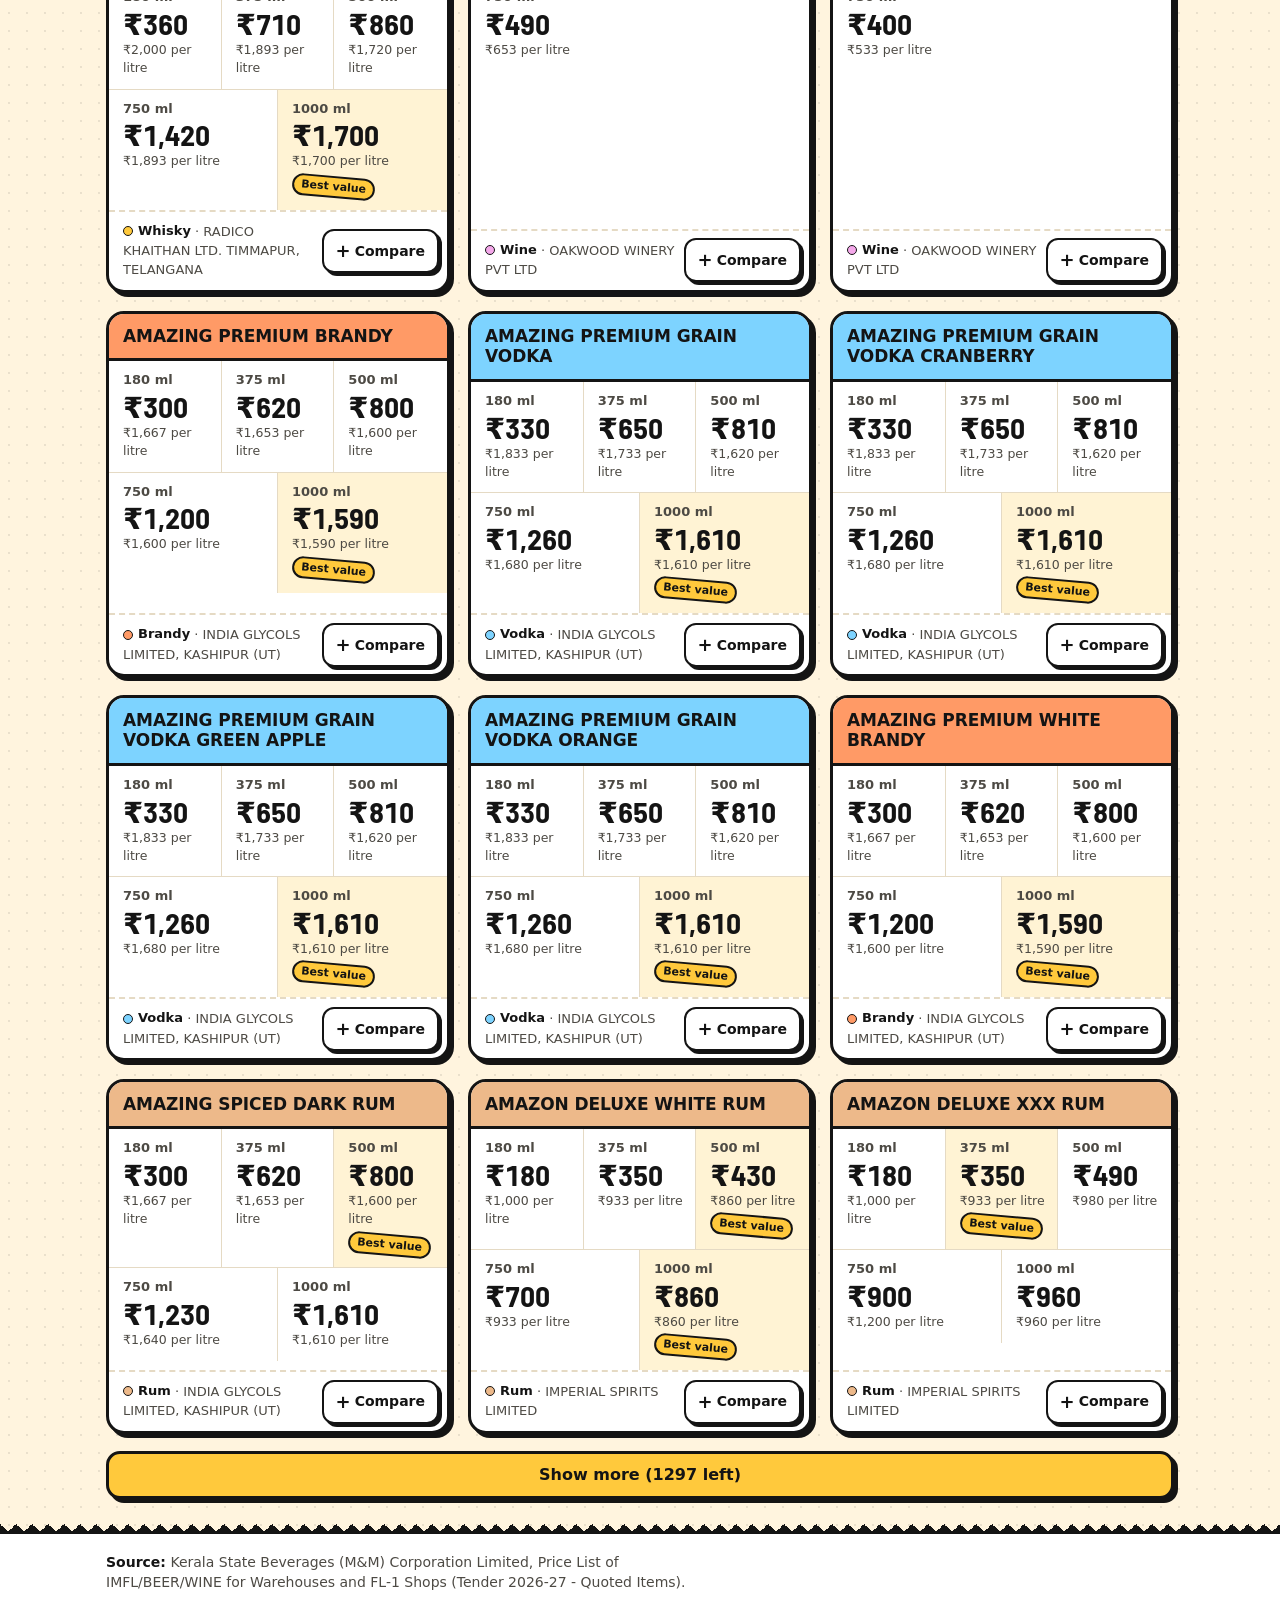
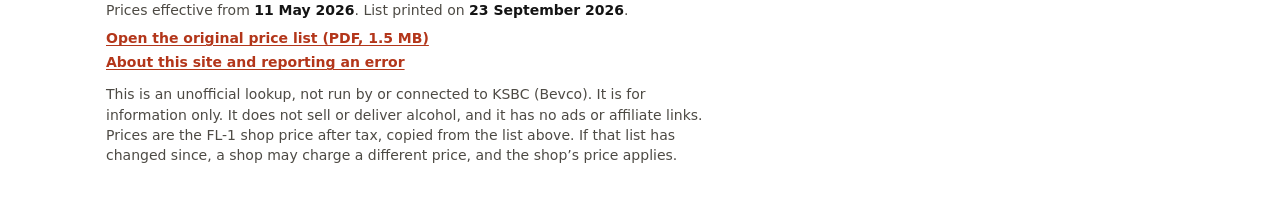
==== commit 2832b7df: "New "Bevco Pop" theme: louder, more fun, still price-first - Sticker-book look: mango header with a " ====
--- a/index.html
+++ b/index.html
@@ -17,9 +17,10 @@
 <meta property="og:image:alt" content="Kerala liquor prices. Search the Bevco shop price list.">
 <meta property="og:locale" content="en_IN">
 <meta name="twitter:card" content="summary_large_image">
-<meta name="theme-color" content="#1F4D3A">
+<meta name="theme-color" content="#FFC93C">
 <link rel="icon" href="data:image/svg+xml,%3Csvg xmlns='http://www.w3.org/2000/svg' viewBox='0 0 32 32'%3E%3Crect width='32' height='32' rx='6' fill='%238A3B1E'/%3E%3Ctext x='16' y='24' font-size='22' font-family='sans-serif' font-weight='700' text-anchor='middle' fill='%23FFFDF8'%3E%E2%82%B9%3C/text%3E%3C/svg%3E">
 <link rel="preload" href="assets/fonts/barlow-semi-condensed-latin-700-normal.woff2" as="font" type="font/woff2" crossorigin>
+<link rel="preload" href="assets/fonts/bricolage-grotesque-latin-800-normal.woff2" as="font" type="font/woff2" crossorigin>
 <link rel="preload" href="data/site.json" as="fetch" crossorigin>
 <link rel="stylesheet" href="assets/style.css">
 <script>/* Before first paint: hide the welcome block on search/filter links, so it never appears and then jumps away. */
@@ -44,7 +45,7 @@
     <form class="search" role="search" id="search-form">
       <label for="q" class="visually-hidden">Search by brand name</label>
       <svg viewBox="0 0 24 24" width="20" height="20" aria-hidden="true" focusable="false"><circle cx="10.5" cy="10.5" r="6.5" fill="none" stroke="currentColor" stroke-width="2.2"/><path d="M15.5 15.5 21 21" stroke="currentColor" stroke-width="2.2" stroke-linecap="round"/></svg>
-      <input id="q" name="q" type="search" placeholder="Search a brand, like Royal Stag"
+      <input id="q" name="q" type="search" placeholder="Try “Royal Stag”"
              autocomplete="off" autocapitalize="none" autocorrect="off" spellcheck="false"
              enterkeyhint="search">
       <button type="button" id="clear" class="clear" aria-label="Clear search" hidden>&times;</button>
@@ -99,7 +100,7 @@
 
 <main class="wrap results-main" id="main" tabindex="-1">
   <section class="intro" id="intro" aria-labelledby="intro-title">
-    <h2 id="intro-title">What does it cost at Bevco?</h2>
+    <h2 id="intro-title"><span lang="ml">എന്താ വില?</span><span class="intro-en">What does it cost at Bevco? Find out before the queue moves.</span></h2>
     <p>Look up any of <span data-meta="brands">1,327</span> brands. Every bottle size side by side, with the price per litre so you can tell which size is better value.</p>
     <p class="intro-label">Browse by type</p>
     <ul class="type-links" id="type-links"></ul>
--- a/assets/style.css
+++ b/assets/style.css
@@ -745,6 +745,17 @@
 .small { font-size: 0.875rem; color: var(--muted); }
 
 .price-quick { width: 100%; }
+.badge {
+  display: inline-block;
+  align-self: flex-start;
+  margin: -4px 14px 8px;
+  padding: 2px 8px;
+  border-radius: 999px;
+  background: var(--leaf);
+  color: var(--on-leaf);
+  font-size: 0.75rem;
+  font-weight: 700;
+}
 .panel-actions { display: flex; align-items: center; justify-content: space-between; gap: 12px; padding-top: 4px; }
 .quick {
   min-height: 40px; padding: 0 12px;
@@ -882,6 +893,340 @@
 .cat-tiles .cat-count { font-size: 0.875rem; }
 .cat-tiles .cat-big { display: block; margin-top: 8px; font: 700 1.5rem/1 var(--price-font); }
 
+/* =====================================================================
+ * Theme: "Bevco Pop"
+ * Loud sticker-book look for young adults: thick ink outlines, hard offset
+ * shadows, a juicy colour block per drink type, chunky display type.
+ * Every text/background pair below was checked: ink on any type tint is
+ * 8.8:1 or better, links 5.6:1+, muted text 8:1+ (light and dark).
+ * Still no drink imagery; the age notice stays in the header.
+ * ===================================================================== */
+
+@font-face {
+  font-family: "Bricolage Grotesque";
+  font-style: normal;
+  font-weight: 800;
+  font-display: swap;
+  src: url("fonts/bricolage-grotesque-latin-800-normal.woff2") format("woff2");
+}
+
+:root {
+  --paper: #FFF4DE;
+  --card: #FFFFFF;
+  --ink: #141414;
+  --muted: #4D4A44;
+  --laterite: #B3361A;          /* links */
+  --on-accent: #141414;
+  --leaf: #141414;              /* focus ring */
+  --on-leaf: #FFFFFF;
+  --rule: #E5DAC4;              /* inner hairlines */
+  --line: #141414;              /* outlines */
+  --mango: #FFC93C;
+  --orange: #FF5A1F;
+  --pop: 4px 4px 0 var(--line);
+  --pop-sm: 3px 3px 0 var(--line);
+  --display: "Bricolage Grotesque", "Arial Black", system-ui, sans-serif;
+  --mast-bg: #FFC93C;
+  --mast-fg: #141414;
+  --gold: #141414;
+}
+@media (prefers-color-scheme: dark) {
+  :root {
+    --paper: #121212;
+    --card: #1E1E1E;
+    --ink: #F7F3EA;
+    --muted: #BDB6A8;
+    --laterite: #FFB38F;
+    --on-accent: #141414;
+    --leaf: #FFC93C;
+    --on-leaf: #141414;
+    --rule: #3A3631;
+    --line: #F7F3EA;
+    --pop: 4px 4px 0 #FFC93C;
+    --pop-sm: 3px 3px 0 #FFC93C;
+    --mast-bg: #FFC93C;
+    --mast-fg: #141414;
+    --gold: #141414;
+  }
+}
+
+/* Type colours: a tint behind the brand name (always dark text on it). */
+[data-cat="whisky"]  { --tint: #FFC93C; --accent: #FFC93C; }
+[data-cat="brandy"]  { --tint: #FF9A66; --accent: #FF9A66; }
+[data-cat="rum"]     { --tint: #EDB98A; --accent: #EDB98A; }
+[data-cat="vodka"]   { --tint: #7DD3FF; --accent: #7DD3FF; }
+[data-cat="gin"]     { --tint: #5FE0B9; --accent: #5FE0B9; }
+[data-cat="beer"]    { --tint: #FFE45C; --accent: #FFE45C; }
+[data-cat="wine"]    { --tint: #F4A8EA; --accent: #F4A8EA; }
+[data-cat="liqueur"] { --tint: #CDB8FF; --accent: #CDB8FF; }
+[data-cat="tequila"] { --tint: #BDEB8B; --accent: #BDEB8B; }
+[data-cat="other"]   { --tint: #E6E0D3; --accent: #E6E0D3; }
+
+body {
+  background-color: var(--paper);
+  background-image: radial-gradient(color-mix(in srgb, var(--ink) 9%, transparent) 1px, transparent 1.5px);
+  background-size: 18px 18px;
+}
+
+:focus-visible { outline: 3px solid var(--leaf); outline-offset: 3px; }
+
+/* ---- Header: a mango block with a zigzag hem ---- */
+.masthead { padding: 12px 0 24px; }
+.masthead::after {
+  height: 12px;
+  bottom: -1px;
+  background:
+    linear-gradient(135deg, var(--paper) 25%, transparent 25%) 0 0 / 16px 12px,
+    linear-gradient(225deg, var(--paper) 25%, transparent 25%) 0 0 / 16px 12px;
+}
+.site-name { font: 800 1.375rem/1 var(--display); letter-spacing: -0.01em; }
+.logo-mark {
+  width: 34px; height: 34px;
+  border: 2.5px solid #141414;
+  border-radius: 10px;
+  background: var(--orange);
+  color: #141414;
+  box-shadow: 2px 2px 0 #141414;
+  transform: rotate(-6deg);
+  font-size: 1.25rem;
+}
+.age {
+  display: inline-block;
+  margin-top: 8px;
+  padding: 2px 10px;
+  border: 2px solid #141414;
+  border-radius: 999px;
+  background: #fff;
+  color: #141414;
+  font-size: 0.75rem;
+  font-weight: 700;
+  opacity: 1;
+}
+.masthead nav a { font-weight: 800; text-decoration-thickness: 2px; }
+.masthead :focus-visible { outline-color: #141414; }
+
+/* ---- Search ---- */
+.searchbar {
+  border-bottom: 0;
+  padding-top: 14px;
+  background: color-mix(in srgb, var(--paper) 94%, transparent);
+  backdrop-filter: blur(6px);
+}
+.search input {
+  height: 56px;
+  border: 3px solid var(--line);
+  border-radius: 16px;
+  box-shadow: var(--pop);
+  font-size: 1.125rem;
+  font-weight: 600;
+}
+.search input:focus { outline: none; box-shadow: 6px 6px 0 var(--orange); }
+.search svg { color: var(--ink); width: 22px; height: 22px; }
+.asof time { background: var(--mango); color: #141414; padding: 0 4px; border-radius: 4px; }
+
+/* ---- Buttons, chips, selects ---- */
+.filters > summary, .sort select, .cmp-btn, .more, .quick, .chip span,
+.type-links a, .tray-open, .button-link {
+  transition: transform 120ms ease, box-shadow 120ms ease, background-color 120ms ease;
+}
+.filters > summary {
+  border: 2.5px solid var(--line);
+  border-radius: 12px;
+  box-shadow: var(--pop-sm);
+  font-weight: 800;
+}
+.sort select, input[type="number"], .field select {
+  border: 2.5px solid var(--line);
+  border-radius: 12px;
+  background: var(--card);
+  font-weight: 600;
+}
+.sort select { box-shadow: var(--pop-sm); }
+.count { background: var(--orange); color: #141414; border: 2px solid #141414; font-weight: 800; }
+.panel { border: 3px solid var(--line); border-radius: 16px; box-shadow: var(--pop); }
+.chip span, .quick { border: 2px solid var(--line); background: var(--card); color: var(--ink); font-weight: 700; }
+.chip input:checked + span, .quick[aria-pressed="true"] {
+  background: var(--mango);
+  border-color: var(--line);
+  color: #141414;
+  box-shadow: var(--pop-sm);
+  transform: translate(-1px, -1px) rotate(-1.5deg);
+}
+.tray-open, .button-link {
+  border: 2.5px solid var(--line);
+  border-radius: 12px;
+  background: var(--orange);
+  color: #141414;
+  font-weight: 800;
+  box-shadow: var(--pop-sm);
+}
+.tray-open:disabled { background: var(--rule); color: var(--muted); box-shadow: none; }
+.filters > summary:active, .cmp-btn:active, .more:active, .quick:active, .chip span:active,
+.type-links a:active, .tray-open:active, .button-link:active {
+  transform: translate(3px, 3px);
+  box-shadow: 0 0 0 var(--line);
+}
+
+/* ---- Welcome block ---- */
+.intro {
+  position: relative;
+  border: 3px solid var(--line);
+  border-radius: 20px;
+  box-shadow: 6px 6px 0 var(--line);
+  background: var(--card);
+  overflow: hidden;
+}
+.intro::after {   /* sunburst sticker, decorative */
+  content: "₹";
+  position: absolute; top: -14px; right: -14px;
+  display: grid; place-items: center;
+  width: 92px; height: 92px;
+  border-radius: 50%;
+  background: repeating-conic-gradient(var(--mango) 0 15deg, var(--orange) 15deg 30deg);
+  color: #141414;
+  font: 800 2.25rem/1 var(--display);
+  border: 3px solid #141414;
+  transform: rotate(12deg);
+}
+.intro h2 { padding-right: 70px; font: 800 2.25rem/1.05 var(--display); letter-spacing: -0.02em; }
+.intro h2 [lang="ml"] { display: block; font-family: "Noto Sans Malayalam", "Nirmala UI", var(--display); font-weight: 800; }
+.intro h2 .intro-en { display: block; margin-top: 6px; font-size: 1.125rem; line-height: 1.2; color: var(--muted); letter-spacing: 0; }
+.intro p { color: var(--ink); }
+.intro .intro-label { color: var(--ink); letter-spacing: 0.08em; }
+.type-links a {
+  border: 2px solid var(--line);
+  background: var(--tint, var(--card));
+  color: #141414;
+  font-weight: 800;
+  box-shadow: var(--pop-sm);
+}
+.type-links a::before { display: none; }
+.type-links .n { color: #141414; opacity: 0.7; font-weight: 700; }
+.value-links a { background: var(--card); color: var(--ink); }
+.type-links a:hover { transform: translate(-1px, -2px) rotate(-1deg); }
+
+/* ---- Cards ---- */
+.results { gap: 18px; }
+.card {
+  border: 3px solid var(--line);
+  border-radius: 18px;
+  box-shadow: var(--pop);
+  transition: transform 160ms ease, box-shadow 160ms ease;
+}
+.card:hover { transform: translate(-2px, -2px); box-shadow: 6px 6px 0 var(--line); }
+.card h2 {
+  background: var(--tint, var(--card));
+  border-bottom: 3px solid var(--line);
+  color: #141414;
+  font: 800 1.0625rem/1.2 var(--display);
+  letter-spacing: -0.005em;
+  padding: 12px 14px;
+}
+.card h2 .card-link { color: #141414; }
+.thumb { border: 2px solid #141414; border-radius: 8px; transform: rotate(-4deg); }
+.sizes { border-top: 0; }
+.sizes li { position: relative; border-color: var(--rule); }
+.sizes li.best { background: color-mix(in srgb, var(--mango) 22%, var(--card)); }
+.sticker {
+  display: inline-block;
+  margin-top: 5px;
+  padding: 2px 7px;
+  border: 2px solid #141414;
+  border-radius: 999px;
+  background: var(--mango);
+  color: #141414;
+  font-size: 0.6875rem;
+  font-weight: 800;
+  line-height: 1.3;
+  transform: rotate(5deg);
+  white-space: nowrap;
+}
+.badge {
+  margin: 10px 14px 4px;
+  padding: 3px 10px;
+  border: 2px solid #141414;
+  background: var(--orange);
+  color: #141414;
+  font-weight: 800;
+  transform: rotate(-2deg);
+  box-shadow: 2px 2px 0 #141414;
+}
+.card-foot { border-top: 2px dashed var(--rule); }
+.meta .cat::before { border: 1.5px solid var(--line); width: 10px; height: 10px; }
+.cmp-btn {
+  border: 2.5px solid var(--line);
+  border-radius: 12px;
+  background: var(--card);
+  color: var(--ink);
+  font-weight: 800;
+  box-shadow: var(--pop-sm);
+}
+.cmp-btn[aria-pressed="true"] { background: #5FE0B9; color: #141414; border-color: var(--line); }
+.more {
+  border: 3px solid var(--line);
+  border-radius: 14px;
+  background: var(--mango);
+  color: #141414;
+  font-weight: 800;
+  box-shadow: var(--pop);
+}
+
+/* ---- Notices, empty state ---- */
+.notice, .empty { border: 3px solid var(--line); border-radius: 16px; box-shadow: var(--pop); }
+.empty h2 { font: 800 1.5rem/1.15 var(--display); }
+
+/* ---- Tray and compare ---- */
+.tray { border-top: 3px solid #141414; background: var(--mango); }
+.tray-text { color: #141414; font-weight: 700; }
+.tray .link-button { color: #141414; }
+.compare { border: 3px solid var(--line); }
+.compare-head { background: var(--mango); color: #141414; border-bottom: 3px solid #141414; }
+.compare-head h2 { font-family: var(--display); }
+.compare-head .close { color: #141414; }
+.compare-head :focus-visible { outline-color: #141414; }
+.lowest { background: #5FE0B9; color: #141414; border: 2px solid #141414; }
+
+/* ---- Footer: zigzag top ---- */
+.footer { background: var(--card); border-top: 3px solid var(--line); }
+.footer::before {
+  top: -15px;
+  height: 12px;
+  background:
+    linear-gradient(45deg, var(--line) 25%, transparent 25%) 0 0 / 16px 12px,
+    linear-gradient(-45deg, var(--line) 25%, transparent 25%) 0 0 / 16px 12px;
+}
+
+/* ---- Brand pages and catalogue ---- */
+.page h1, .product h1, .prose h1 { font: 800 2rem/1.05 var(--display); letter-spacing: -0.02em; }
+.product h2, .page > h2, .prose h2 { font-family: var(--display); font-weight: 800; }
+.product-prices { border: 3px solid var(--line); border-radius: 18px; box-shadow: var(--pop); overflow: hidden; }
+.product-photo img { border: 3px solid var(--line); border-radius: 18px; box-shadow: var(--pop); transform: rotate(-1.5deg); }
+.cat-tiles a {
+  border: 3px solid var(--line);
+  border-radius: 18px;
+  background: var(--tint, var(--card));
+  color: #141414;
+  box-shadow: var(--pop);
+  transition: transform 160ms ease, box-shadow 160ms ease;
+}
+.cat-tiles a:hover { transform: translate(-2px, -2px) rotate(-1deg); box-shadow: 6px 6px 0 var(--line); }
+.cat-name { font: 800 1.625rem/1 var(--display); }
+.cat-tiles .cat-count { color: #141414; opacity: 0.75; }
+.jump a { border: 2px solid var(--line); box-shadow: 2px 2px 0 var(--line); color: var(--ink); }
+.brand-list li { border-bottom: 2px dashed var(--rule); }
+
+@media (max-width: 420px) {
+  .site-name { font-size: 1.125rem; }
+  .logo-mark { width: 30px; height: 30px; font-size: 1.0625rem; }
+  .intro h2 { font-size: 2rem; }
+}
+
+@media (prefers-reduced-motion: reduce) {
+  .card:hover, .type-links a:hover, .cat-tiles a:hover,
+  .filters > summary:active, .cmp-btn:active, .more:active, .quick:active, .chip span:active,
+  .type-links a:active, .tray-open:active, .button-link:active { transform: none; }
+}
+
 @media (prefers-reduced-motion: reduce) {
   *, *::before, *::after {
     transition: none !important;
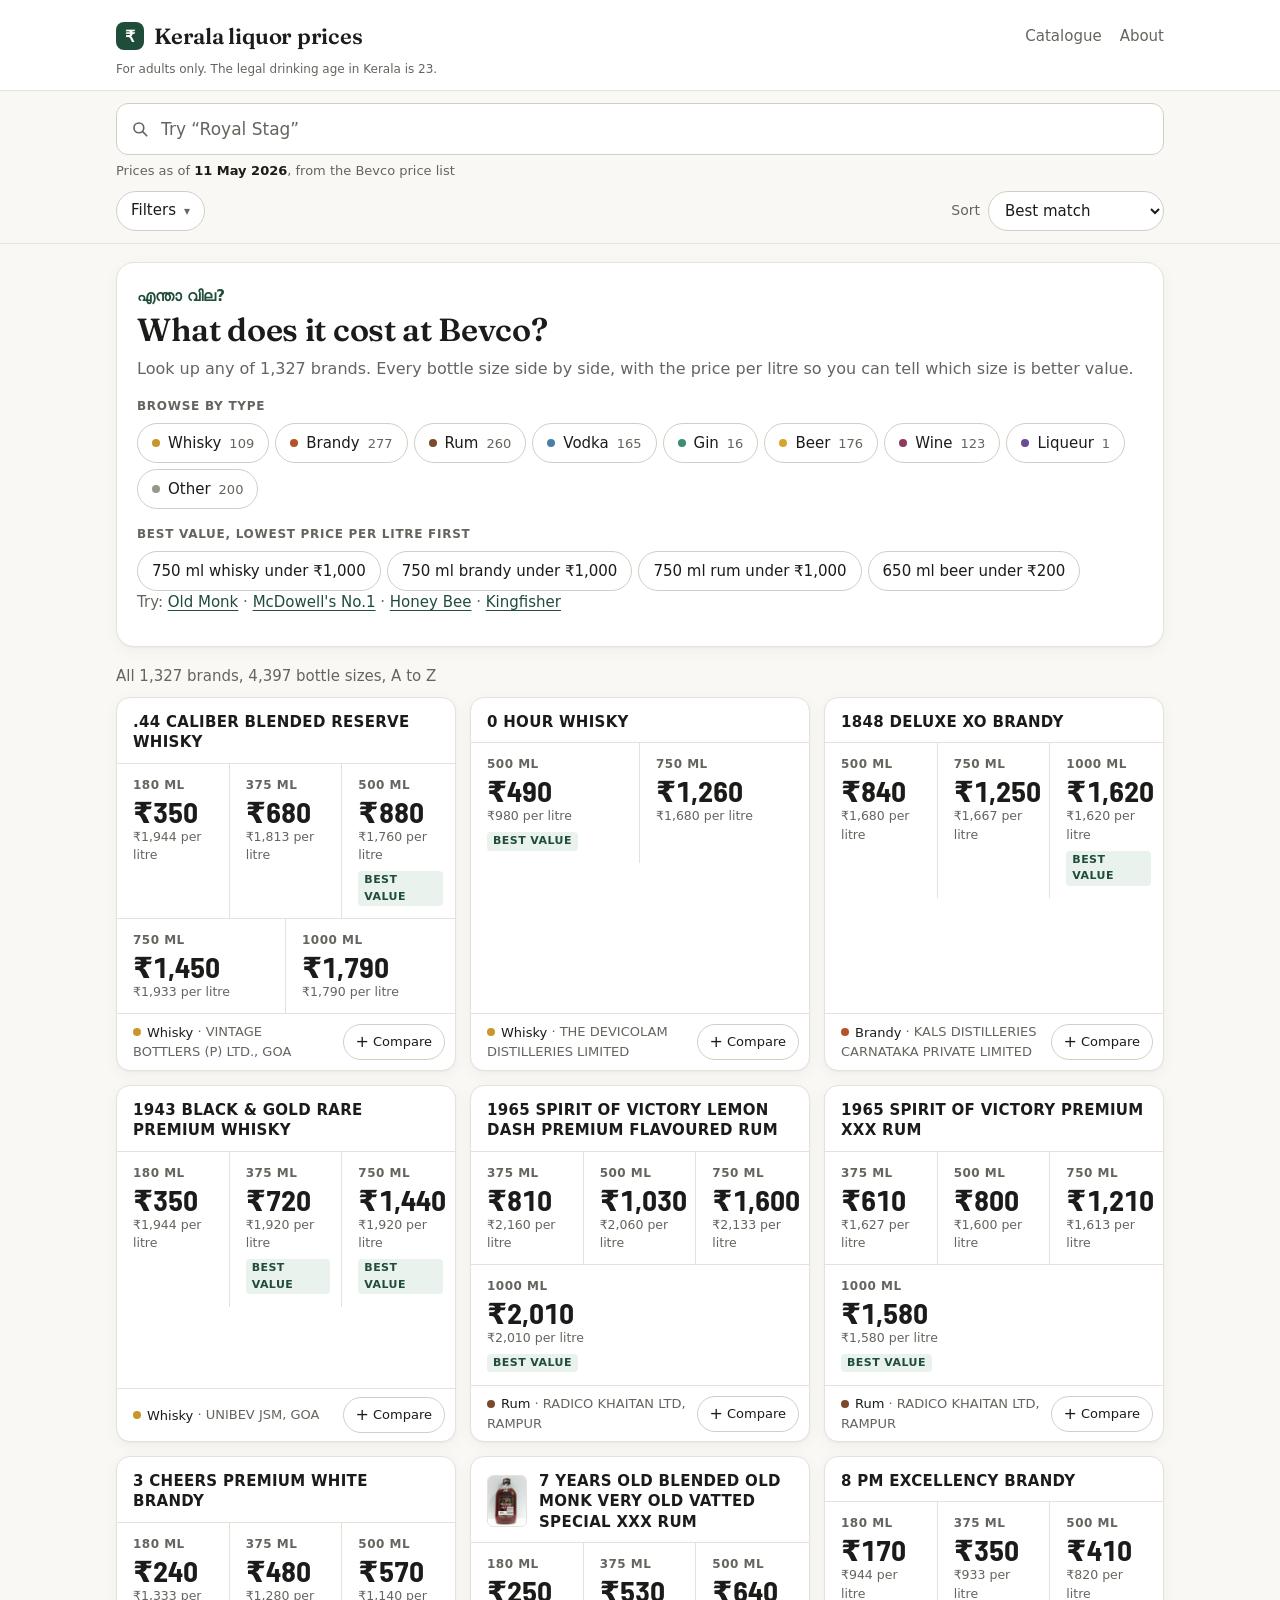
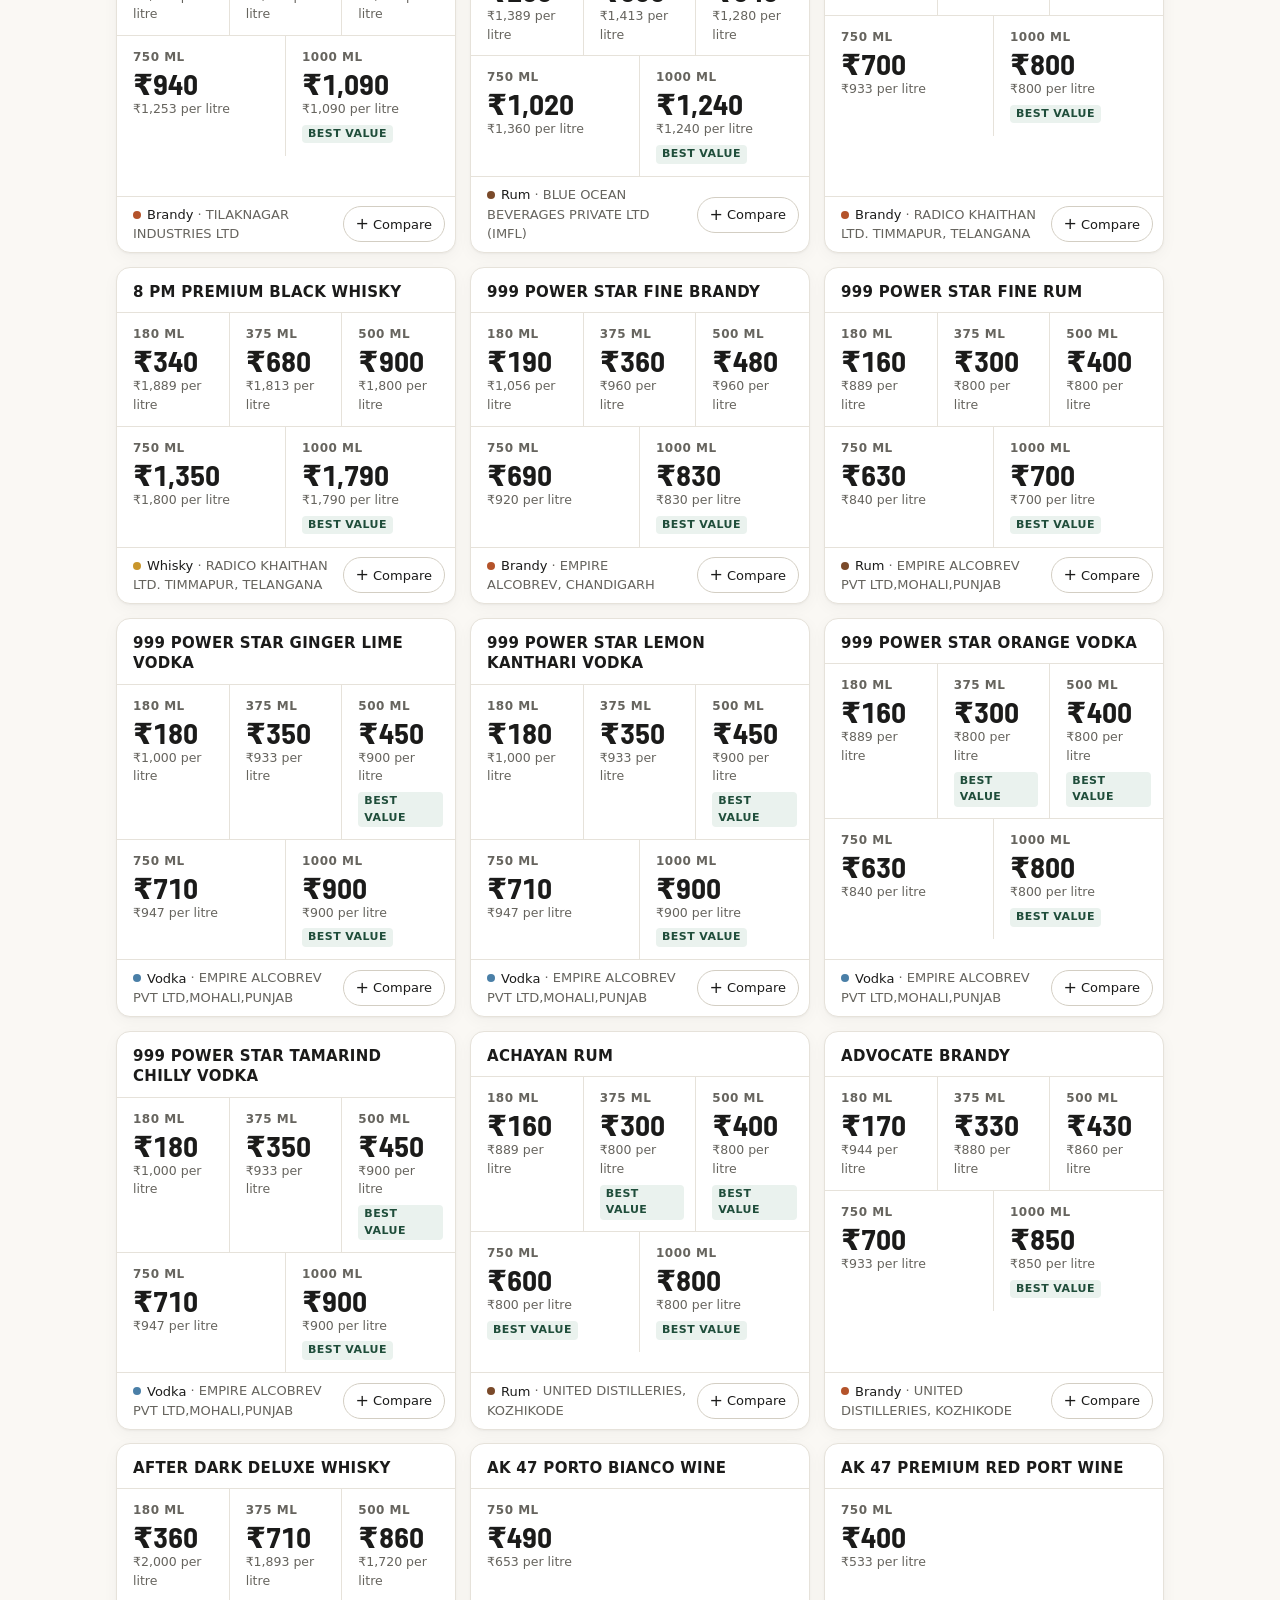
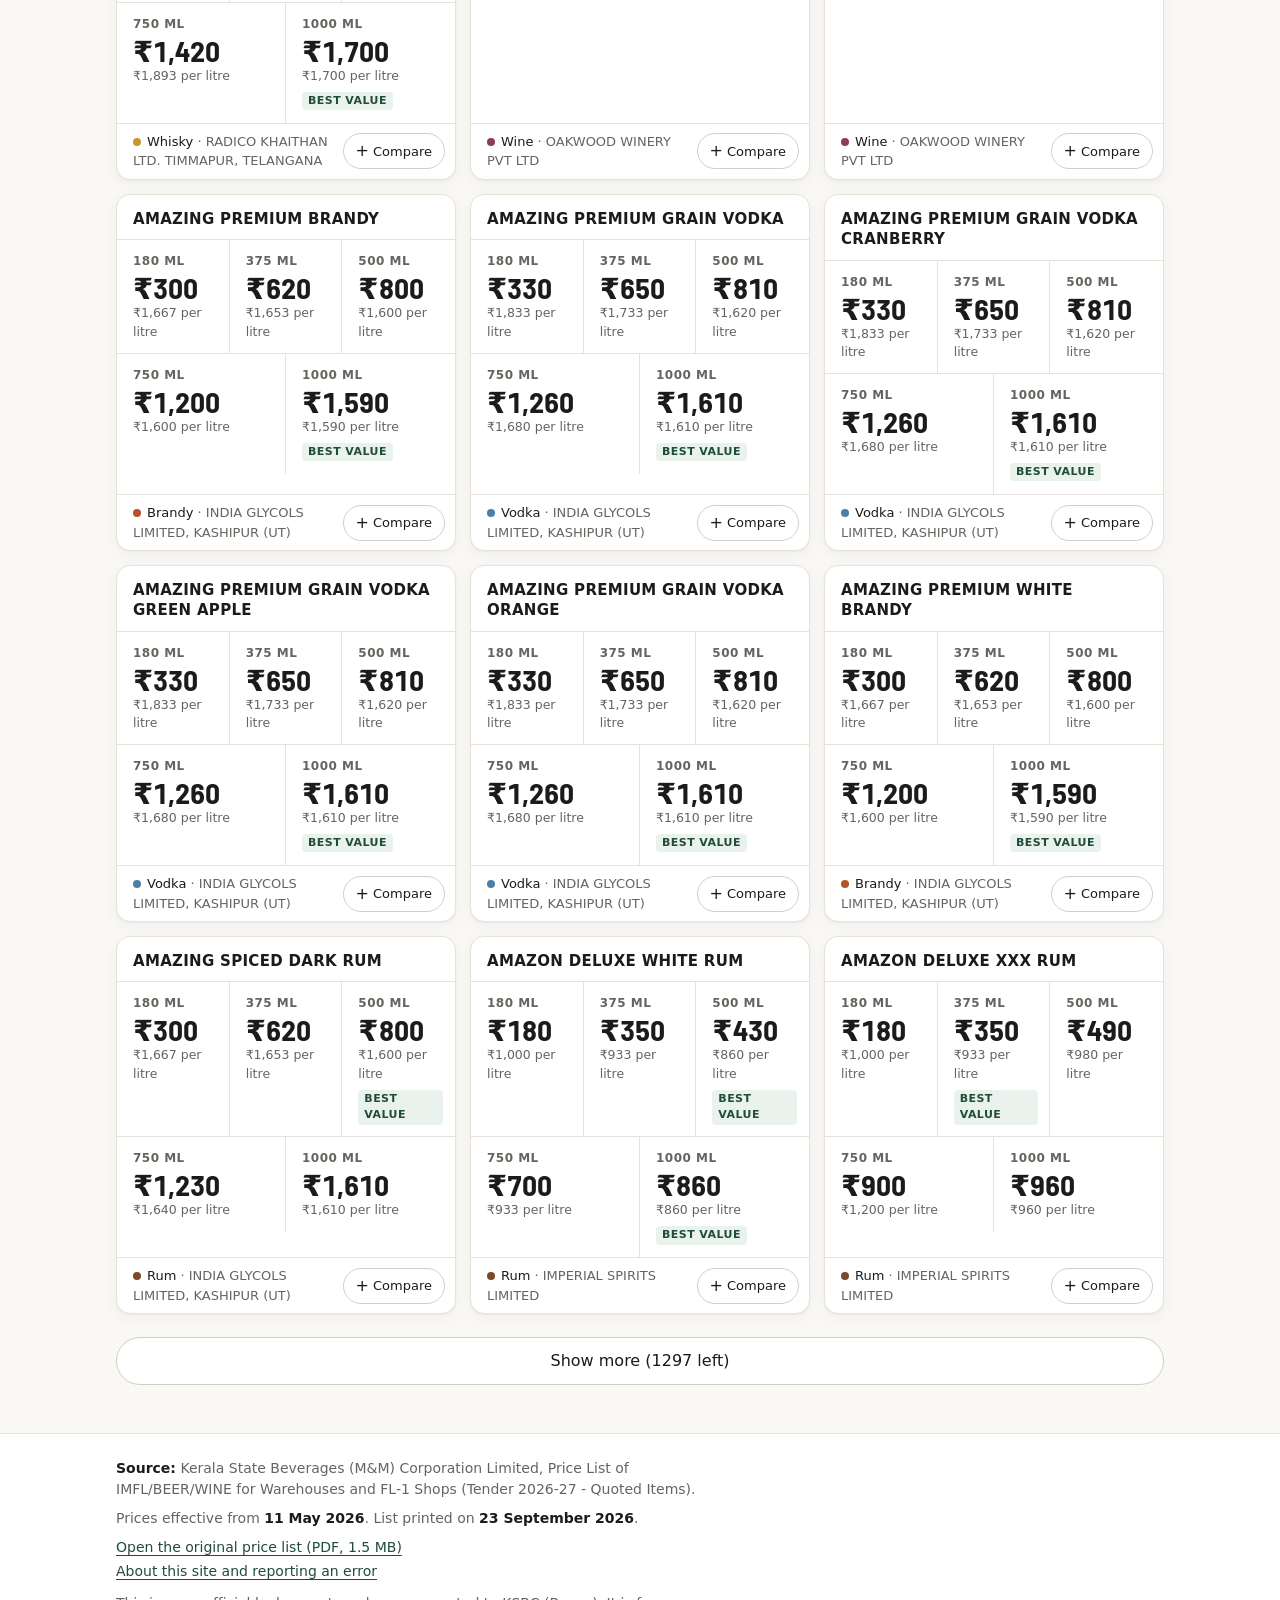
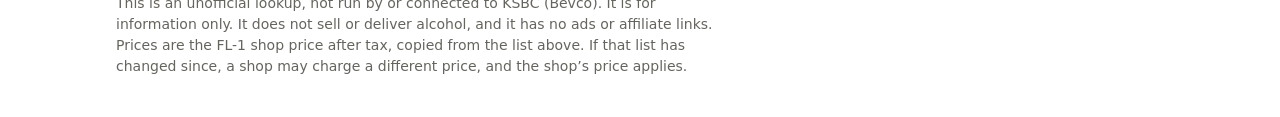
==== commit 83b162f9: "Elegant, simple redesign (light only) Replaces the loud sticker theme with one clean stylesheet, rew" ====
--- a/index.html
+++ b/index.html
@@ -17,10 +17,11 @@
 <meta property="og:image:alt" content="Kerala liquor prices. Search the Bevco shop price list.">
 <meta property="og:locale" content="en_IN">
 <meta name="twitter:card" content="summary_large_image">
-<meta name="theme-color" content="#FFC93C">
+<meta name="theme-color" content="#FFFFFF">
+<meta name="color-scheme" content="light">
 <link rel="icon" href="data:image/svg+xml,%3Csvg xmlns='http://www.w3.org/2000/svg' viewBox='0 0 32 32'%3E%3Crect width='32' height='32' rx='6' fill='%238A3B1E'/%3E%3Ctext x='16' y='24' font-size='22' font-family='sans-serif' font-weight='700' text-anchor='middle' fill='%23FFFDF8'%3E%E2%82%B9%3C/text%3E%3C/svg%3E">
 <link rel="preload" href="assets/fonts/barlow-semi-condensed-latin-700-normal.woff2" as="font" type="font/woff2" crossorigin>
-<link rel="preload" href="assets/fonts/bricolage-grotesque-latin-800-normal.woff2" as="font" type="font/woff2" crossorigin>
+<link rel="preload" href="assets/fonts/fraunces-latin-600-normal.woff2" as="font" type="font/woff2" crossorigin>
 <link rel="preload" href="data/site.json" as="fetch" crossorigin>
 <link rel="stylesheet" href="assets/style.css">
 <script>/* Before first paint: hide the welcome block on search/filter links, so it never appears and then jumps away. */
@@ -100,7 +101,7 @@
 
 <main class="wrap results-main" id="main" tabindex="-1">
   <section class="intro" id="intro" aria-labelledby="intro-title">
-    <h2 id="intro-title"><span lang="ml">എന്താ വില?</span><span class="intro-en">What does it cost at Bevco? Find out before the queue moves.</span></h2>
+    <h2 id="intro-title"><span lang="ml">എന്താ വില?</span><span class="intro-en">What does it cost at Bevco?</span></h2>
     <p>Look up any of <span data-meta="brands">1,327</span> brands. Every bottle size side by side, with the price per litre so you can tell which size is better value.</p>
     <p class="intro-label">Browse by type</p>
     <ul class="type-links" id="type-links"></ul>
--- a/assets/style.css
+++ b/assets/style.css
@@ -1,59 +1,76 @@
-/* Kerala liquor prices. Mobile first; see DESIGN.md for the reasoning. */
+/* Kerala liquor prices. One light theme, elegant and simple.
+ *
+ * Warm white page, white cards, thin hairlines, soft shadows, one quiet
+ * green accent. A serif (Fraunces) for headings, the phone's own font for
+ * text, and condensed numerals (Barlow Semi Condensed) for prices, which
+ * stay the largest thing on the page. Drink types show only as a small dot.
+ *
+ * Contrast (WCAG): ink 16:1+, muted 5.6:1+, green accent 8.4:1+ on every
+ * background it sits on. Light mode only, by choice.
+ */
+
+/* Fonts are self-hosted (SIL OFL, see assets/fonts/). */
+@font-face {
+  font-family: "Barlow Semi Condensed";
+  font-style: normal;
+  font-weight: 700;
+  font-display: swap;
+  src: url("fonts/barlow-semi-condensed-latin-700-normal.woff2") format("woff2");
+}
+@font-face {
+  font-family: "Fraunces";
+  font-style: normal;
+  font-weight: 600;
+  font-display: swap;
+  src: url("fonts/fraunces-latin-600-normal.woff2") format("woff2");
+}
 
 :root {
-  --paper: #F6F1E7;
-  --card: #FFFDF8;
-  --ink: #1C1B19;
-  --muted: #5E574C;
-  --laterite: #8A3B1E;
-  --on-accent: #FFFDF8;
-  --leaf: #1F4D3A;
-  --on-leaf: #F6F1E7;
-  --rule: #D9CFBD;
-  --gold: #B8902A;           /* kasavu border gold; decorative only, never text */
-  --mast-bg: #1F4D3A;
-  --mast-fg: #F6F1E7;
-  --shadow: 0 1px 2px rgba(60, 40, 20, 0.06), 0 6px 18px rgba(60, 40, 20, 0.06);
-  --price-font: "Barlow Semi Condensed", "Arial Narrow", system-ui, sans-serif;
-  color-scheme: light dark;
-}
-
-@media (prefers-color-scheme: dark) {
-  :root {
-    --paper: #14120F;
-    --card: #1E1B17;
-    --ink: #F3EEE4;
-    --muted: #B5AC9C;
-    --laterite: #E8956F;
-    --on-accent: #14120F;
-    --leaf: #86C3A3;
-    --on-leaf: #14120F;
-    --rule: #3A342C;
-    --gold: #C9A43A;
-    --mast-bg: #183D2E;        /* deep green in dark mode too; pastel lost the kasavu stripe */
-    --mast-fg: #F3EEE4;
-    --shadow: 0 1px 2px rgba(0, 0, 0, 0.4);
-  }
-}
+  --bg: #FAF8F4;
+  --surface: #FFFFFF;
+  --ink: #1B1B1A;
+  --muted: #66645E;
+  --line: #E6E2DA;
+  --line-strong: #D3CEC3;
+  --accent: #1F4D3A;
+  --accent-soft: #EAF2EE;
+  --on-accent: #FFFFFF;
+  --error: #B3361A;
+  --radius: 14px;
+  --shadow: 0 1px 2px rgba(27, 27, 26, 0.04), 0 4px 16px rgba(27, 27, 26, 0.04);
+  --shadow-lift: 0 2px 4px rgba(27, 27, 26, 0.05), 0 12px 32px rgba(27, 27, 26, 0.08);
+  --serif: "Fraunces", Georgia, "Times New Roman", serif;
+  --sans: system-ui, -apple-system, "Segoe UI", Roboto, "Noto Sans", sans-serif;
+  --price-font: "Barlow Semi Condensed", "Arial Narrow", var(--sans);
+  color-scheme: light;
+}
+
+/* Drink types: a small dot only. */
+[data-cat="whisky"]  { --dot: #C9962B; }
+[data-cat="brandy"]  { --dot: #B4532A; }
+[data-cat="rum"]     { --dot: #7A4A2A; }
+[data-cat="vodka"]   { --dot: #4A7FA7; }
+[data-cat="gin"]     { --dot: #3C8C76; }
+[data-cat="beer"]    { --dot: #D4A72C; }
+[data-cat="wine"]    { --dot: #8C3A5E; }
+[data-cat="liqueur"] { --dot: #6A4C93; }
+[data-cat="tequila"] { --dot: #6F8F3A; }
+[data-cat="other"]   { --dot: #9A968C; }
+
+/* ---------- Base ---------- */
 
 *, *::before, *::after { box-sizing: border-box; }
-
 [hidden] { display: none !important; }
-
 html { -webkit-text-size-adjust: 100%; }
 
 body {
   margin: 0;
-  background: var(--paper);
+  background: var(--bg);
   color: var(--ink);
-  font: 16px/1.45 system-ui, -apple-system, "Segoe UI", Roboto, "Noto Sans", sans-serif;
-}
-
-.wrap {
-  max-width: 1100px;
-  margin: 0 auto;
-  padding: 0 16px;
-}
+  font: 16px/1.5 var(--sans);
+}
+
+.wrap { max-width: 1080px; margin: 0 auto; padding: 0 16px; }
 
 .visually-hidden {
   position: absolute !important;
@@ -63,1168 +80,511 @@
   white-space: nowrap;
 }
 
-a { color: var(--laterite); text-underline-offset: 2px; }
-
-:focus-visible {
-  outline: 3px solid var(--leaf);
-  outline-offset: 2px;
-}
-
-/* Self-hosted (OFL, see assets/fonts/OFL-LICENSE.txt): no third-party
- * request, nothing render-blocking. Latin subset, the one weight used. */
-@font-face {
-  font-family: "Barlow Semi Condensed";
-  font-style: normal;
-  font-weight: 700;
-  font-display: swap;
-  src: url("fonts/barlow-semi-condensed-latin-700-normal.woff2") format("woff2");
-}
+a { color: var(--accent); text-underline-offset: 3px; text-decoration-thickness: 1px; }
+:focus-visible { outline: 2px solid var(--accent); outline-offset: 2px; }
+main:focus { outline: none; }
 
 .skip {
-  position: absolute;
-  left: 8px;
-  top: -100px;
-  z-index: 10;
+  position: absolute; left: 8px; top: -100px; z-index: 10;
   padding: 10px 14px;
-  background: var(--card);
+  background: var(--surface); color: var(--ink);
+  border: 1px solid var(--line-strong); border-radius: 10px;
+}
+.skip:focus { top: 8px; }
+
+.small { font-size: 0.875rem; color: var(--muted); }
+.error { color: var(--error); }
+
+/* ---------- Header ---------- */
+
+.masthead { background: var(--surface); border-bottom: 1px solid var(--line); padding: 14px 0 12px; }
+.masthead-row { display: flex; align-items: center; justify-content: space-between; gap: 12px; }
+.site-name, .site-name a {
+  display: flex; align-items: center; gap: 10px;
+  margin: 0;
   color: var(--ink);
-  font-weight: 600;
-  border-radius: 6px;
-}
-.skip:focus { top: 8px; }
-
-main:focus { outline: none; }
-
-/* ---------- Masthead ---------- */
-
-.masthead {
-  background: var(--leaf);
-  color: var(--on-leaf);
-  padding: 10px 0 8px;
-}
-.masthead :focus-visible { outline-color: var(--on-leaf); }
-.masthead-row {
-  display: flex;
-  align-items: center;
-  justify-content: space-between;
-  gap: 12px;
-}
-.site-name {
-  margin: 0;
-  font: 700 1.375rem/1.1 var(--price-font);
-  letter-spacing: 0.01em;
-}
-.site-name a { color: inherit; text-decoration: none; }
-.masthead nav a {
-  display: inline-flex;
-  align-items: center;
-  min-height: 44px;
-  padding: 0 4px;
-  color: var(--on-leaf);
-  font-weight: 600;
-}
-.age {
-  margin: 0;
-  font-size: 0.8125rem;
-}
-
-.asof {
-  margin: 6px 0 0;
-  font-size: 0.875rem;
+  font: 600 1.25rem/1.1 var(--serif);
+  letter-spacing: -0.01em;
+  text-decoration: none;
+}
+.logo-mark {
+  display: inline-grid; place-items: center; flex: none;
+  width: 28px; height: 28px;
+  border-radius: 8px;
+  background: var(--accent);
+  color: var(--on-accent);
+  font: 600 1rem/1 var(--serif);
+}
+.site-nav { display: flex; gap: 18px; }
+.site-nav a {
+  display: inline-flex; align-items: center; min-height: 44px;
+  color: var(--muted); font-size: 0.9375rem; font-weight: 500; text-decoration: none;
+}
+.site-nav a:hover { color: var(--ink); }
+.site-nav a[aria-current="page"] { color: var(--ink); text-decoration: underline; text-decoration-color: var(--accent); }
+.age { margin: 2px 0 0; font-size: 0.75rem; color: var(--muted); }
+
+/* ---------- Search bar (sticky) ---------- */
+
+.searchbar {
+  position: sticky; top: 0; z-index: 2;
+  padding: 12px 0;
+  background: rgba(250, 248, 244, 0.94);
+  backdrop-filter: blur(8px);
+  border-bottom: 1px solid var(--line);
+}
+.search { position: relative; }
+.search svg {
+  position: absolute; left: 15px; top: 50%;
+  width: 18px; height: 18px;
+  transform: translateY(-50%);
   color: var(--muted);
-}
-.asof time { color: var(--ink); font-weight: 600; }
-
-/* ---------- Search bar (sticky) ---------- */
-
-.searchbar {
-  position: sticky;
-  top: 0;
-  z-index: 2;
-  background: var(--paper);
-  border-bottom: 1px solid var(--rule);
-  padding: 10px 0;
-}
-
-.search { position: relative; }
-
+  pointer-events: none;
+}
 .search input {
-  width: 100%;
-  height: 48px;
-  padding: 0 48px 0 14px;
-  border: 2px solid var(--ink);
-  border-radius: 6px;
-  background: var(--card);
+  width: 100%; height: 52px;
+  padding: 0 48px 0 44px;
+  border: 1px solid var(--line-strong);
+  border-radius: 12px;
+  background: var(--surface);
   color: var(--ink);
-  font-size: 1.0625rem;   /* 17px: also stops iOS zooming on focus */
-  -webkit-appearance: none;
-  appearance: none;
+  font: inherit; font-size: 1.0625rem;
+  -webkit-appearance: none; appearance: none;
 }
 .search input::placeholder { color: var(--muted); opacity: 1; }
 .search input::-webkit-search-cancel-button { display: none; }
-
+.search input:focus { outline: none; border-color: var(--accent); box-shadow: 0 0 0 3px var(--accent-soft); }
 .clear {
-  position: absolute;
-  top: 2px; right: 2px;
+  position: absolute; top: 4px; right: 4px;
   width: 44px; height: 44px;
-  border: 0;
-  background: none;
+  border: 0; border-radius: 8px;
+  background: none; color: var(--muted);
+  font-size: 1.5rem; line-height: 1; cursor: pointer;
+}
+.asof { margin: 6px 0 0; font-size: 0.8125rem; color: var(--muted); }
+.asof time { color: var(--ink); font-weight: 600; }
+
+/* ---------- Filters and sort ---------- */
+
+.controls { position: relative; display: flex; align-items: center; gap: 10px; margin-top: 10px; }
+.filters { flex: 1 1 auto; min-width: 0; }
+.filters > summary {
+  display: inline-flex; align-items: center; gap: 8px;
+  min-height: 40px; padding: 0 14px;
+  border: 1px solid var(--line-strong); border-radius: 999px;
+  background: var(--surface);
+  font-size: 0.9375rem; font-weight: 500;
+  cursor: pointer; list-style: none;
+}
+.filters > summary::-webkit-details-marker { display: none; }
+.filters > summary::after { content: "▾"; color: var(--muted); font-size: 0.75rem; }
+.filters[open] > summary::after { content: "▴"; }
+.count {
+  display: inline-grid; place-items: center;
+  min-width: 20px; height: 20px; padding: 0 6px;
+  border-radius: 999px;
+  background: var(--accent); color: var(--on-accent);
+  font-size: 0.75rem; font-weight: 600;
+}
+
+.panel {
+  position: absolute; left: 0; right: 0; top: calc(100% + 8px); z-index: 3;
+  max-height: 65vh; overflow-y: auto;
+  padding: 16px;
+  border: 1px solid var(--line); border-radius: 16px;
+  background: var(--surface);
+  box-shadow: var(--shadow-lift);
+}
+fieldset { margin: 0 0 16px; padding: 0; border: 0; min-width: 0; }
+legend, .field {
+  padding: 0; margin-bottom: 8px;
+  font-size: 0.75rem; font-weight: 600; letter-spacing: 0.06em; text-transform: uppercase;
   color: var(--muted);
-  font-size: 1.75rem;
-  line-height: 1;
+}
+.chips { display: flex; flex-wrap: wrap; gap: 6px; }
+.chip { position: relative; }
+.chip input { position: absolute; opacity: 0; width: 1px; height: 1px; }
+.chip span, .quick {
+  display: inline-flex; align-items: center;
+  min-height: 40px; padding: 0 14px;
+  border: 1px solid var(--line-strong); border-radius: 999px;
+  background: var(--surface); color: var(--ink);
+  font: inherit; font-size: 0.9375rem;
   cursor: pointer;
-  border-radius: 4px;
-}
-
-.controls {
-  display: flex;
-  align-items: flex-start;
-  gap: 8px;
-  margin-top: 8px;
-}
-
-/* ---------- Filters ---------- */
-
-.filters { flex: 1 1 auto; min-width: 0; }
-
-.filters > summary {
-  display: inline-flex;
-  align-items: center;
-  gap: 6px;
-  min-height: 44px;
-  padding: 0 14px;
-  border: 1px solid var(--rule);
-  border-radius: 6px;
-  background: var(--card);
-  font-weight: 600;
-  cursor: pointer;
-  list-style: none;
-}
-.filters > summary::-webkit-details-marker { display: none; }
-.filters > summary::after { content: "▾"; color: var(--muted); }
-.filters[open] > summary::after { content: "▴"; }
-
-.count {
-  display: inline-block;
-  min-width: 1.5em;
-  padding: 0 6px;
-  border-radius: 999px;
-  background: var(--laterite);
-  color: var(--on-accent);
-  font-size: 0.8125rem;
-  text-align: center;
-}
-
-.panel {
-  margin-top: 8px;
-  padding: 12px;
-  border: 1px solid var(--rule);
-  border-radius: 6px;
-  background: var(--card);
-  max-height: 60vh;
-  overflow-y: auto;
-}
-
-fieldset {
-  margin: 0 0 14px;
-  padding: 0;
-  border: 0;
-  min-width: 0;
-}
-legend, .field {
-  padding: 0;
-  margin-bottom: 6px;
-  font-size: 0.875rem;
-  font-weight: 600;
-  color: var(--muted);
-}
-
-.chips { display: flex; flex-wrap: wrap; gap: 6px; }
-
-.chip { position: relative; }
-.chip input {
-  position: absolute;
-  opacity: 0;
-  width: 1px; height: 1px;
-}
-.chip span {
-  display: inline-flex;
-  align-items: center;
-  min-height: 44px;
-  padding: 0 14px;
-  border: 1px solid var(--rule);
-  border-radius: 999px;
-  background: var(--paper);
-  color: var(--ink);
-  font-size: 0.9375rem;
-  cursor: pointer;
-  transition: background-color 120ms, color 120ms;
-}
-.chip input:checked + span {
-  background: var(--laterite);
-  border-color: var(--laterite);
-  color: var(--on-accent);
-  font-weight: 600;
-}
-.chip input:checked + span::before { content: "✓"; margin-right: 6px; }
-.chip input:focus-visible + span {
-  outline: 3px solid var(--leaf);
-  outline-offset: 2px;
-}
-
+  transition: background-color 120ms ease, border-color 120ms ease, color 120ms ease;
+}
+.chip span:hover, .quick:hover { border-color: var(--accent); }
+.chip input:checked + span, .quick[aria-pressed="true"] {
+  background: var(--accent); border-color: var(--accent); color: var(--on-accent);
+}
+.chip input:focus-visible + span { outline: 2px solid var(--accent); outline-offset: 2px; }
 .price { display: flex; flex-wrap: wrap; gap: 8px 12px; }
 .price legend { width: 100%; }
 .price label { display: flex; align-items: center; gap: 6px; font-size: 0.9375rem; }
-
+.price-quick { width: 100%; }
 input[type="number"], select {
-  min-height: 44px;
-  padding: 0 10px;
-  border: 1px solid var(--muted);
-  border-radius: 6px;
-  background: var(--paper);
-  color: var(--ink);
-  font: inherit;
-  font-size: 1rem;
+  min-height: 40px; padding: 0 12px;
+  border: 1px solid var(--line-strong); border-radius: 10px;
+  background: var(--surface); color: var(--ink);
+  font: inherit; font-size: 0.9375rem;
 }
 input[type="number"] { width: 7.5em; }
-
-.field { display: block; margin-bottom: 14px; }
-.field select { display: block; width: 100%; margin-top: 6px; color: var(--ink); font-weight: 400; }
-
-.sort {
-  display: flex;
-  align-items: center;
-  gap: 6px;
-  font-size: 0.875rem;
-  font-weight: 600;
-  color: var(--muted);
-}
-.sort select { max-width: 11.5em; color: var(--ink); font-weight: 400; }
+.field { display: block; margin-bottom: 16px; }
+.field select { display: block; width: 100%; margin-top: 8px; text-transform: none; letter-spacing: 0; font-weight: 400; }
+.sort { display: flex; align-items: center; gap: 8px; font-size: 0.875rem; color: var(--muted); }
+.sort select { max-width: 12em; border-radius: 999px; }
+.panel-actions { display: flex; align-items: center; justify-content: space-between; gap: 12px; padding-top: 4px; }
 
 .link-button {
-  min-height: 44px;
-  padding: 0 4px;
-  border: 0;
-  background: none;
-  color: var(--laterite);
-  font: inherit;
-  font-weight: 600;
-  text-decoration: underline;
-  text-underline-offset: 2px;
+  min-height: 44px; padding: 0 2px;
+  border: 0; background: none;
+  color: var(--accent); font: inherit; font-weight: 500;
+  text-decoration: underline; text-underline-offset: 3px; text-decoration-thickness: 1px;
   cursor: pointer;
 }
+.tray-open, .button-link {
+  display: inline-flex; align-items: center; justify-content: center;
+  min-height: 44px; padding: 0 20px;
+  border: 0; border-radius: 999px;
+  background: var(--accent); color: var(--on-accent);
+  font: inherit; font-weight: 600; text-decoration: none;
+  cursor: pointer;
+}
+.tray-open:disabled { background: var(--line); color: var(--muted); cursor: default; }
+
+/* ---------- Welcome block ---------- */
+
+.results-main { min-height: 100vh; }
+.intro {
+  margin: 18px 0 4px; padding: 22px 20px 20px;
+  border: 1px solid var(--line); border-radius: 18px;
+  background: var(--surface);
+  box-shadow: var(--shadow);
+}
+html.has-query .intro { display: none; }
+.intro h2 { margin: 0 0 8px; }
+.intro h2 [lang="ml"] {
+  display: block; margin-bottom: 4px;
+  color: var(--accent); font-size: 0.9375rem; font-weight: 600;
+}
+.intro-en { display: block; font: 600 1.625rem/1.2 var(--serif); letter-spacing: -0.01em; color: var(--ink); }
+.intro p { margin: 0 0 12px; color: var(--muted); }
+.intro .intro-label {
+  margin: 16px 0 8px;
+  font-size: 0.75rem; font-weight: 600; letter-spacing: 0.06em; text-transform: uppercase;
+}
+.type-links { display: flex; flex-wrap: wrap; gap: 6px; margin: 0; padding: 0; list-style: none; }
+.type-links a {
+  display: inline-flex; align-items: center; gap: 8px;
+  min-height: 40px; padding: 0 14px;
+  border: 1px solid var(--line-strong); border-radius: 999px;
+  background: var(--surface); color: var(--ink);
+  font-size: 0.9375rem; font-weight: 500; text-decoration: none;
+  transition: border-color 120ms ease;
+}
+.type-links a:hover { border-color: var(--accent); }
+.type-links a::before { content: ""; width: 8px; height: 8px; border-radius: 50%; background: var(--dot, var(--muted)); }
+.type-links .n { color: var(--muted); font-weight: 400; font-size: 0.8125rem; }
+.value-links a::before { display: none; }
+.try { margin: 16px 0 0; font-size: 0.9375rem; }
 
 /* ---------- Results ---------- */
 
-.summary {
-  margin: 14px 0 6px;
+.summary { margin: 18px 0 10px; font-size: 0.9375rem; color: var(--muted); }
+.notice {
+  margin: 0 0 12px; padding: 10px 14px;
+  border-left: 3px solid var(--accent); border-radius: 8px;
+  background: var(--accent-soft);
   font-size: 0.9375rem;
-  color: var(--muted);
-}
-.notice {
-  margin: 0 0 10px;
-  padding: 10px 12px;
-  border-left: 4px solid var(--laterite);
-  background: var(--card);
-  font-size: 0.9375rem;
-}
-
-.results {
-  display: grid;
-  grid-template-columns: 1fr;
-  gap: 12px;
-}
+}
+.results { display: grid; grid-template-columns: 1fr; gap: 14px; }
 
 .card {
-  display: flex;
-  flex-direction: column;
-  border: 1px solid var(--rule);
-  border-radius: 6px;
-  background: var(--card);
+  display: flex; flex-direction: column;
+  border: 1px solid var(--line); border-radius: var(--radius);
+  background: var(--surface);
+  box-shadow: var(--shadow);
   overflow: hidden;
-}
-
+  container-type: inline-size;
+  transition: border-color 150ms ease, box-shadow 150ms ease;
+}
+.card:hover { border-color: var(--line-strong); box-shadow: var(--shadow-lift); }
 .card h2 {
-  margin: 0;
-  padding: 12px 14px 10px;
-  font-size: 0.9375rem;
-  font-weight: 650;
-  line-height: 1.3;
-  letter-spacing: 0.01em;
+  margin: 0; padding: 14px 16px 10px;
+  font-size: 0.9375rem; font-weight: 600; letter-spacing: 0.02em; line-height: 1.35;
   overflow-wrap: anywhere;
 }
-
-/* Tariff-style size cells separated by hairlines. Each cell draws its own
- * left/top rule and is pulled back 1px, so rows always fill edge to edge
- * with no empty grid tracks. */
+.card h2.has-thumb { display: flex; align-items: center; gap: 12px; }
+.card-link { color: var(--ink); text-decoration: none; }
+.card-link:hover { text-decoration: underline; text-decoration-color: var(--accent); }
+.thumb {
+  flex: none; width: 40px; height: 52px;
+  object-fit: contain; background: #fff;
+  border: 1px solid var(--line); border-radius: 6px;
+}
+.badge {
+  align-self: flex-start;
+  margin: -2px 16px 10px; padding: 2px 9px;
+  border-radius: 999px;
+  background: var(--accent-soft); color: var(--accent);
+  font-size: 0.75rem; font-weight: 600;
+}
+
+/* Size cells, separated by hairlines. Each cell draws its own left/top rule
+ * and is pulled back 1px, so rows fill edge to edge. */
 .sizes {
-  display: flex;
-  flex-wrap: wrap;
-  margin: 0;
-  padding: 0;
-  list-style: none;
-  border-top: 1px solid var(--rule);
+  display: flex; flex-wrap: wrap;
+  margin: 0; padding: 0; list-style: none;
+  border-top: 1px solid var(--line);
   overflow: hidden;
 }
 .sizes li {
-  flex: 1 1 6.5rem;
-  margin: -1px 0 0 -1px;
-  padding: 10px 12px 10px 14px;
-  border-left: 1px solid var(--rule);
-  border-top: 1px solid var(--rule);
-  min-width: 0;
+  flex: 1 1 6.5rem; min-width: 0;
+  margin: -1px 0 0 -1px; padding: 12px 12px 12px 16px;
+  border-left: 1px solid var(--line); border-top: 1px solid var(--line);
 }
 .ml {
   display: block;
-  font-size: 0.8125rem;
-  font-weight: 600;
+  font-size: 0.75rem; font-weight: 600; letter-spacing: 0.04em; text-transform: uppercase;
   color: var(--muted);
 }
 .price-tag {
-  display: block;
-  margin: 2px 0 3px;
-  font: 700 clamp(1.75rem, 8vw, 2.25rem)/1 var(--price-font);
-  font-size: clamp(1.5rem, 8.6cqi, 2.25rem);   /* per card width where supported */
+  display: block; margin: 3px 0 2px;
+  font: 700 clamp(1.75rem, 8vw, 2.125rem)/1 var(--price-font);
+  font-size: clamp(1.5rem, 8.6cqi, 2.125rem);
   font-variant-numeric: tabular-nums lining-nums;
   color: var(--ink);
   white-space: nowrap;
 }
-.per-litre {
-  display: block;
-  font-size: 0.8125rem;
-  color: var(--muted);
-}
-
-.meta {
-  margin: auto 0 0;
-  padding: 8px 14px 10px;
-  border-top: 1px solid var(--rule);
-  font-size: 0.8125rem;
-  color: var(--muted);
-  overflow-wrap: anywhere;
-}
-.meta .cat { color: var(--ink); font-weight: 600; }
-
-.hidden-sizes {
-  display: block;
-  padding: 0 14px;
-  margin: 2px 0 6px;
-  min-height: 40px;
-}
+.per-litre { display: block; font-size: 0.78125rem; color: var(--muted); }
+.sticker {
+  display: inline-block; margin-top: 6px; padding: 1px 6px;
+  border-radius: 4px;
+  background: var(--accent-soft); color: var(--accent);
+  font-size: 0.6875rem; font-weight: 600; letter-spacing: 0.04em; text-transform: uppercase;
+}
+.hidden-sizes { display: block; margin: 4px 0; padding: 0 16px; min-height: 40px; }
+
+.card-foot {
+  display: flex; align-items: center; justify-content: space-between; gap: 10px;
+  margin-top: auto; padding: 8px 10px 8px 16px;
+  border-top: 1px solid var(--line);
+}
+.meta { margin: 0; font-size: 0.8125rem; color: var(--muted); overflow-wrap: anywhere; }
+.meta .cat { display: inline-flex; align-items: center; gap: 6px; color: var(--ink); font-weight: 500; }
+.meta .cat::before { content: ""; width: 8px; height: 8px; border-radius: 50%; background: var(--dot, var(--muted)); }
+
+.cmp-btn {
+  flex: none; display: inline-flex; align-items: center; gap: 4px;
+  min-height: 36px; padding: 0 12px;
+  border: 1px solid var(--line-strong); border-radius: 999px;
+  background: var(--surface); color: var(--ink);
+  font: inherit; font-size: 0.8125rem; font-weight: 500;
+  cursor: pointer;
+}
+.cmp-btn:hover { border-color: var(--accent); }
+.cmp-btn .plus { font-size: 1rem; line-height: 1; }
+.cmp-btn[aria-pressed="true"] { background: var(--accent); border-color: var(--accent); color: var(--on-accent); }
+.cmp-btn[aria-pressed="true"] .plus { display: none; }
+.cmp-btn[aria-pressed="true"]::before { content: "✓"; }
+.cmp-btn[aria-disabled="true"] { color: var(--muted); }
 
 .more {
-  display: block;
-  width: 100%;
-  min-height: 48px;
-  margin: 16px 0 0;
-  border: 2px solid var(--ink);
-  border-radius: 6px;
-  background: var(--card);
-  color: var(--ink);
-  font: inherit;
-  font-weight: 600;
-  cursor: pointer;
-}
+  display: block; width: 100%; min-height: 48px; margin: 22px 0 0;
+  border: 1px solid var(--line-strong); border-radius: 999px;
+  background: var(--surface); color: var(--ink);
+  font: inherit; font-weight: 500; cursor: pointer;
+}
+.more:hover { border-color: var(--accent); }
 
 .empty {
-  margin: 8px 0 0;
-  padding: 18px 16px;
-  border: 1px solid var(--rule);
-  border-left: 4px solid var(--laterite);
-  border-radius: 6px;
-  background: var(--card);
-}
-.empty h2 {
-  margin: 0 0 6px;
-  font: 700 1.375rem/1.2 var(--price-font);
-  overflow-wrap: anywhere;
-}
+  margin: 8px 0 0; padding: 20px 18px;
+  border: 1px solid var(--line); border-radius: var(--radius);
+  background: var(--surface);
+}
+.empty h2 { margin: 0 0 6px; font: 600 1.375rem/1.25 var(--serif); overflow-wrap: anywhere; }
 .empty p { margin: 0 0 8px; }
 .empty p:last-child { margin-bottom: 0; }
 
-.error { color: var(--laterite); }
+/* ---------- Compare tray and dialog ---------- */
+
+body.has-tray { padding-bottom: 76px; }
+.tray {
+  position: fixed; left: 0; right: 0; bottom: 0; z-index: 5;
+  padding: 10px 0 calc(10px + env(safe-area-inset-bottom, 0px));
+  background: var(--surface);
+  border-top: 1px solid var(--line);
+  box-shadow: 0 -8px 24px rgba(27, 27, 26, 0.06);
+}
+.tray-inner { display: flex; align-items: center; gap: 10px; }
+.tray-text { flex: 1 1 auto; margin: 0; font-size: 0.875rem; line-height: 1.3; }
+
+.compare {
+  width: 100%; max-width: 760px; max-height: 100%;
+  margin: auto; padding: 0;
+  border: 0; border-radius: 0;
+  background: var(--bg); color: var(--ink);
+}
+.compare::backdrop { background: rgba(27, 27, 26, 0.35); }
+.compare-head {
+  position: sticky; top: 0; z-index: 1;
+  display: flex; align-items: center; justify-content: space-between;
+  padding: 8px 8px 8px 18px;
+  background: var(--surface);
+  border-bottom: 1px solid var(--line);
+}
+.compare-head h2 { margin: 0; font: 600 1.25rem/1.2 var(--serif); }
+.close {
+  width: 44px; height: 44px;
+  border: 0; border-radius: 8px;
+  background: none; color: var(--muted);
+  font-size: 1.5rem; line-height: 1; cursor: pointer;
+}
+.compare-body { padding: 14px 10px 18px; }
+.compare-body > p { margin: 0 6px 10px; font-size: 0.875rem; color: var(--muted); }
+.table-scroll { overflow-x: auto; }
+.cmp-table { width: 100%; border-collapse: collapse; table-layout: fixed; background: var(--surface); }
+.cmp-table th, .cmp-table td {
+  padding: 10px 8px;
+  border: 1px solid var(--line);
+  vertical-align: top; text-align: left;
+  overflow-wrap: anywhere;
+}
+.cmp-table thead th { font-size: 0.8125rem; font-weight: 600; line-height: 1.3; }
+.cmp-table .size-col { width: 4.2rem; }
+.cmp-table tbody th { font-size: 0.8125rem; font-weight: 600; color: var(--muted); }
+.cmp-cat { display: block; margin-top: 2px; font-weight: 400; color: var(--muted); }
+.cmp-table .link-button { min-height: 32px; padding: 0; font-size: 0.8125rem; }
+.cmp-price {
+  display: block;
+  font: 700 clamp(1.25rem, 5.6vw, 1.625rem)/1.05 var(--price-font);
+  font-variant-numeric: tabular-nums lining-nums;
+  white-space: nowrap;
+}
+.cmp-table .none { color: var(--muted); font-size: 0.8125rem; }
+.lowest {
+  display: inline-block; margin-top: 4px; padding: 1px 6px;
+  border-radius: 4px;
+  background: var(--accent-soft); color: var(--accent);
+  font-size: 0.6875rem; font-weight: 600; letter-spacing: 0.04em; text-transform: uppercase;
+}
+.cmp-table tr.overall th, .cmp-table tr.overall td { border-top: 2px solid var(--line-strong); }
 
 /* ---------- Footer ---------- */
 
 .footer {
-  margin-top: 32px;
-  padding: 18px 0 28px;
-  border-top: 1px solid var(--rule);
-  font-size: 0.875rem;
-  color: var(--muted);
+  margin-top: 48px; padding: 24px 0 32px;
+  border-top: 1px solid var(--line);
+  background: var(--surface);
+  font-size: 0.875rem; color: var(--muted);
 }
 .footer p { margin: 0 0 8px; max-width: 70ch; }
 .footer strong { color: var(--ink); font-weight: 600; }
-.footer a { display: inline-block; min-height: 24px; font-weight: 600; }
-
-/* ---------- Wider screens ---------- */
-
-@media (min-width: 700px) {
-  .results { grid-template-columns: repeat(2, minmax(0, 1fr)); }
-  .site-name { font-size: 1.625rem; }
-}
-@media (min-width: 1050px) {
-  .results { grid-template-columns: repeat(3, minmax(0, 1fr)); }
-}
-
-/* ---------- Card footer and compare button ---------- */
-
-.card-foot {
-  display: flex;
-  align-items: center;
-  justify-content: space-between;
-  gap: 8px;
-  margin-top: auto;
-  padding: 4px 8px 4px 14px;
-  border-top: 1px solid var(--rule);
-}
-.card-foot .meta { margin: 0; padding: 6px 0; border: 0; }
-
-.cmp-btn {
-  flex: none;
-  min-height: 44px;
-  padding: 0 12px;
-  border: 1px solid var(--rule);
-  border-radius: 999px;
-  background: var(--paper);
-  color: var(--ink);
-  font: inherit;
-  font-size: 0.875rem;
-  font-weight: 600;
-  cursor: pointer;
-}
-.cmp-btn[aria-pressed="true"] {
-  background: var(--leaf);
-  border-color: var(--leaf);
-  color: var(--on-leaf);
-}
-.cmp-btn[aria-pressed="true"]::before { content: "✓ "; }
-.cmp-btn[aria-disabled="true"] { color: var(--muted); }
-
-/* ---------- Compare tray (fixed to the bottom) ---------- */
-
-body.has-tray { padding-bottom: 72px; }
-
-.tray {
-  position: fixed;
-  left: 0; right: 0; bottom: 0;
-  z-index: 5;
-  background: var(--card);
-  border-top: 2px solid var(--ink);
-  padding: 8px 0 calc(8px + env(safe-area-inset-bottom, 0px));
-}
-.tray-inner {
-  display: flex;
-  align-items: center;
-  gap: 8px;
-}
-.tray-text {
-  flex: 1 1 auto;
-  margin: 0;
-  font-size: 0.875rem;
-  line-height: 1.3;
-}
-.tray-open {
-  flex: none;
-  min-height: 44px;
-  padding: 0 16px;
-  border: 0;
-  border-radius: 6px;
-  background: var(--laterite);
-  color: var(--on-accent);
-  font: inherit;
-  font-weight: 700;
-  cursor: pointer;
-}
-.tray-open:disabled { background: var(--rule); color: var(--muted); cursor: default; }
-
-/* ---------- Compare dialog ---------- */
-
-.compare {
-  width: 100%;
-  max-width: 760px;
-  max-height: 100%;
-  margin: auto;
-  padding: 0;
-  border: 0;
-  border-radius: 0;
-  background: var(--paper);
-  color: var(--ink);
-}
-.compare::backdrop { background: rgba(20, 18, 15, 0.6); }
-@media (min-width: 700px) {
-  .compare { max-height: calc(100% - 48px); border-radius: 8px; }
-}
-.compare-head {
-  position: sticky;
-  top: 0;
-  z-index: 1;
-  display: flex;
-  align-items: center;
-  justify-content: space-between;
-  padding: 6px 6px 6px 16px;
-  background: var(--leaf);
-  color: var(--on-leaf);
-}
-.compare-head h2 { margin: 0; font: 700 1.25rem/1.2 var(--price-font); }
-.compare-head .close { color: var(--on-leaf); position: static; }
-.compare-head :focus-visible { outline-color: var(--on-leaf); }
-.close {
-  width: 44px; height: 44px;
-  border: 0;
-  background: none;
-  font-size: 1.75rem;
-  line-height: 1;
-  cursor: pointer;
-  border-radius: 4px;
-}
-.compare-body { padding: 12px 8px 16px; }
-.compare-body > p { margin: 0 8px 10px; font-size: 0.875rem; color: var(--muted); }
-
-.table-scroll { overflow-x: auto; }
-.cmp-table {
-  width: 100%;
-  border-collapse: collapse;
-  table-layout: fixed;
-  background: var(--card);
-}
-.cmp-table th, .cmp-table td {
-  padding: 8px 6px;
-  border: 1px solid var(--rule);
-  vertical-align: top;
-  text-align: left;
-  overflow-wrap: anywhere;
-}
-.cmp-table thead th { font-size: 0.8125rem; font-weight: 650; line-height: 1.25; }
-.cmp-table .size-col { width: 4.2rem; }
-.cmp-table tbody th { font-size: 0.8125rem; color: var(--muted); font-weight: 600; }
-.cmp-cat { display: block; margin-top: 4px; font-weight: 400; color: var(--muted); }
-.cmp-table .link-button { min-height: 36px; padding: 0; font-size: 0.8125rem; }
-.cmp-price {
-  display: block;
-  font: 700 clamp(1.25rem, 5.6vw, 1.75rem)/1.05 var(--price-font);
-  font-variant-numeric: tabular-nums lining-nums;
-  white-space: nowrap;
-}
-.cmp-table .none { color: var(--muted); font-size: 0.8125rem; }
-.lowest {
-  display: inline-block;
-  margin-top: 4px;
-  padding: 1px 6px;
-  border-radius: 999px;
-  background: var(--leaf);
-  color: var(--on-leaf);
-  font-size: 0.75rem;
-  font-weight: 700;
-}
-.cmp-table tr.overall th, .cmp-table tr.overall td { border-top: 2px solid var(--ink); }
-
-/* ---------- Site nav (several links) ---------- */
-
-.site-nav { display: flex; gap: 0 12px; flex-wrap: nowrap; }
-.masthead .site-nav a { font-size: 0.9375rem; padding: 0; }
-@media (max-width: 420px) {
-  .site-name { font-size: 1.1875rem; }
-  .masthead-row { gap: 8px; }
-}
-.masthead nav a[aria-current="page"] { text-decoration-thickness: 3px; }
+.footer a { display: inline-block; min-height: 24px; font-weight: 500; }
 
 /* ---------- Brand pages ---------- */
 
 .page { padding-top: 8px; }
-.crumbs { margin: 12px 0 0; font-size: 0.875rem; color: var(--muted); }
+.crumbs { margin: 16px 0 0; font-size: 0.875rem; color: var(--muted); }
 .crumbs a { display: inline-block; min-height: 24px; }
 .product h1 {
-  margin: 6px 0 2px;
-  font: 700 1.625rem/1.15 var(--price-font);
+  margin: 8px 0 4px;
+  font: 600 1.875rem/1.15 var(--serif); letter-spacing: -0.01em;
   overflow-wrap: anywhere;
 }
-.product h2 { margin: 24px 0 8px; font: 700 1.25rem/1.2 var(--price-font); }
-.product-main { display: grid; gap: 12px; margin-top: 12px; }
+.product h2 { margin: 30px 0 10px; font: 600 1.25rem/1.25 var(--serif); }
+.product-main { display: grid; gap: 14px; margin-top: 14px; }
+.product-prices {
+  border: 1px solid var(--line); border-radius: var(--radius);
+  background: var(--surface); box-shadow: var(--shadow);
+  overflow: hidden; container-type: inline-size;
+}
+.product-prices .sizes { border-top: 0; }
 .product-photo { margin: 0; }
 .product-photo img {
-  display: block;
-  width: 100%;
-  max-width: 320px;
-  height: auto;
-  max-height: 260px;
-  object-fit: contain;
-  background: var(--card);
-  border: 1px solid var(--rule);
-  border-radius: 6px;
-}
-.product-photo figcaption { margin-top: 4px; font-size: 0.75rem; color: var(--muted); }
-.actions { display: flex; flex-wrap: wrap; align-items: center; gap: 8px 16px; margin: 16px 0 0; }
-.actions > a:not(.button-link) { display: inline-flex; align-items: center; min-height: 44px; font-weight: 600; }
-.facts { display: grid; grid-template-columns: max-content 1fr; gap: 6px 14px; margin: 0; }
-.facts dt { font-weight: 600; color: var(--muted); }
+  display: block; width: 100%; max-width: 300px; height: auto; max-height: 300px;
+  object-fit: contain; background: #fff;
+  border: 1px solid var(--line); border-radius: 12px;
+}
+.product-photo figcaption { margin-top: 6px; font-size: 0.75rem; color: var(--muted); }
+.actions { display: flex; flex-wrap: wrap; align-items: center; gap: 10px 18px; margin: 18px 0 0; }
+.actions > a:not(.button-link) { display: inline-flex; align-items: center; min-height: 44px; font-weight: 500; }
+.facts { display: grid; grid-template-columns: max-content 1fr; gap: 8px 18px; margin: 0; }
+.facts dt { font-weight: 500; color: var(--muted); }
 .facts dd { margin: 0; overflow-wrap: anywhere; }
 .codes { margin: 0; padding: 0; list-style: none; }
-.codes code { font-size: 0.9375rem; }
+.codes code { font-size: 0.9rem; }
 .history { max-width: 640px; }
 .history td { font-variant-numeric: tabular-nums; }
 .about-brand p:first-of-type { max-width: 70ch; }
-.card-link { color: inherit; text-decoration: none; }
-.card h2.has-thumb { display: flex; align-items: center; gap: 10px; }
-.thumb {
-  flex: none;
-  width: 44px; height: 56px;
-  object-fit: contain;
-  background: #fff;
-  border: 1px solid var(--rule);
-  border-radius: 4px;
-}
-.card-link:hover, .card-link:focus-visible { text-decoration: underline; }
-
-@media (min-width: 700px) {
-  .product-main { grid-template-columns: minmax(0, 1fr) auto; align-items: start; }
-  .product-photo img { width: 280px; max-height: 320px; }
-}
 
 /* ---------- Catalogue ---------- */
 
+.page h1 { margin: 14px 0 8px; font: 600 2rem/1.15 var(--serif); letter-spacing: -0.01em; }
+.page > h2 { margin: 26px 0 6px; font: 600 1.25rem/1.2 var(--serif); scroll-margin-top: 8px; }
 .cat-tiles {
-  display: grid;
-  grid-template-columns: repeat(auto-fill, minmax(150px, 1fr));
-  gap: 10px;
-  margin: 16px 0 0;
-  padding: 0;
-  list-style: none;
+  display: grid; grid-template-columns: repeat(auto-fill, minmax(150px, 1fr)); gap: 12px;
+  margin: 18px 0 0; padding: 0; list-style: none;
 }
 .cat-tiles a {
-  display: block;
-  min-height: 44px;
-  padding: 12px 14px;
-  border: 1px solid var(--rule);
-  border-radius: 6px;
-  background: var(--card);
-  color: var(--ink);
+  display: block; padding: 16px;
+  border: 1px solid var(--line); border-radius: var(--radius);
+  background: var(--surface); color: var(--ink);
+  box-shadow: var(--shadow);
   text-decoration: none;
-}
-.cat-name { display: block; font: 700 1.375rem/1.1 var(--price-font); }
+  transition: border-color 150ms ease;
+}
+.cat-tiles a:hover { border-color: var(--accent); }
+.cat-name { display: flex; align-items: center; gap: 8px; font: 600 1.375rem/1.1 var(--serif); }
+.cat-name::before { content: ""; width: 9px; height: 9px; border-radius: 50%; background: var(--dot, var(--muted)); }
 .cat-count { display: block; margin-top: 4px; font-size: 0.875rem; color: var(--muted); }
-.jump { display: flex; flex-wrap: wrap; gap: 4px; margin: 12px 0; }
+.cat-big { display: block; margin-top: 10px; font: 700 1.375rem/1 var(--price-font); }
+.jump { display: flex; flex-wrap: wrap; gap: 6px; margin: 14px 0; }
 .jump a {
   display: inline-flex; align-items: center; justify-content: center;
   min-width: 36px; min-height: 36px;
-  border: 1px solid var(--rule); border-radius: 4px;
-  background: var(--card); text-decoration: none; font-weight: 600;
-}
-.page h1 { margin: 12px 0 8px; font: 700 1.75rem/1.15 var(--price-font); }
-.page > h2 { margin: 20px 0 6px; font: 700 1.25rem/1.2 var(--price-font); scroll-margin-top: 8px; }
-.brand-list { margin: 0; padding: 0; list-style: none; border-top: 1px solid var(--rule); }
+  border: 1px solid var(--line); border-radius: 8px;
+  background: var(--surface); color: var(--ink);
+  font-weight: 500; text-decoration: none;
+}
+.jump a:hover { border-color: var(--accent); }
+.brand-list { margin: 0; padding: 0; list-style: none; border-top: 1px solid var(--line); }
 .brand-list li {
-  display: grid;
-  grid-template-columns: 1fr auto;
-  gap: 0 12px;
-  padding: 8px 0;
-  border-bottom: 1px solid var(--rule);
-}
-.brand-list a { grid-column: 1 / -1; font-weight: 600; overflow-wrap: anywhere; }
+  display: grid; grid-template-columns: 1fr auto; gap: 0 12px;
+  padding: 10px 0;
+  border-bottom: 1px solid var(--line);
+}
+.brand-list a { grid-column: 1 / -1; color: var(--ink); font-weight: 500; text-decoration: none; overflow-wrap: anywhere; }
+.brand-list a:hover { text-decoration: underline; text-decoration-color: var(--accent); }
 .brand-sizes { font-size: 0.8125rem; color: var(--muted); }
 .brand-from { font: 700 1.125rem/1.2 var(--price-font); text-align: right; }
 
 /* ---------- About page ---------- */
 
-.prose { max-width: 70ch; padding-top: 8px; }
-.prose h1 { margin: 20px 0 8px; font: 700 1.75rem/1.15 var(--price-font); }
-.prose h2 { margin: 24px 0 6px; font: 700 1.3125rem/1.2 var(--price-font); }
+.prose { max-width: 68ch; padding-top: 8px; }
+.prose h1 { margin: 20px 0 8px; font: 600 2rem/1.15 var(--serif); letter-spacing: -0.01em; }
+.prose h2 { margin: 30px 0 8px; font: 600 1.3125rem/1.25 var(--serif); }
 .prose p, .prose li { margin: 0 0 10px; }
 .prose ul { padding-left: 1.25rem; margin: 0 0 12px; }
-.button-link {
-  display: inline-flex;
-  align-items: center;
-  min-height: 48px;
-  padding: 0 18px;
-  border-radius: 6px;
-  background: var(--laterite);
-  color: var(--on-accent);
-  font-weight: 700;
-  text-decoration: none;
-}
-.small { font-size: 0.875rem; color: var(--muted); }
-
-.price-quick { width: 100%; }
-.badge {
-  display: inline-block;
-  align-self: flex-start;
-  margin: -4px 14px 8px;
-  padding: 2px 8px;
-  border-radius: 999px;
-  background: var(--leaf);
-  color: var(--on-leaf);
-  font-size: 0.75rem;
-  font-weight: 700;
-}
-.panel-actions { display: flex; align-items: center; justify-content: space-between; gap: 12px; padding-top: 4px; }
-.quick {
-  min-height: 40px; padding: 0 12px;
-  border: 1px solid var(--rule); border-radius: 999px;
-  background: var(--paper); color: var(--ink);
-  font: inherit; font-size: 0.875rem; font-weight: 600; cursor: pointer;
-}
-.quick[aria-pressed="true"] { background: var(--laterite); border-color: var(--laterite); color: var(--on-accent); }
-.quick[aria-pressed="true"]::before { content: "✓ "; }
-.value-links a::before { display: none; }
-
-/* The filter panel drops down at full width under the controls row instead of
- * being squeezed into the space beside the Sort menu. */
-.controls { position: relative; }
-.filters { position: static; }
-.filters .panel {
-  position: absolute;
-  left: 0; right: 0;
-  top: calc(100% + 6px);
-  z-index: 3;
-  box-shadow: 0 10px 30px rgba(0, 0, 0, 0.18);
-}
-
-/* ---------- Visual refresh ---------- */
-
-/* Type accents: a stripe and a dot only, never behind text, so they carry no
- * contrast burden. The type is always also written out. */
-[data-cat="whisky"]  { --accent: #B7791F; }
-[data-cat="brandy"]  { --accent: #8A3B1E; }
-[data-cat="rum"]     { --accent: #6B4226; }
-[data-cat="vodka"]   { --accent: #3B6E8F; }
-[data-cat="gin"]     { --accent: #2F7D6D; }
-[data-cat="beer"]    { --accent: #C99A2E; }
-[data-cat="wine"]    { --accent: #7B2D4F; }
-[data-cat="liqueur"] { --accent: #5E3A87; }
-[data-cat="tequila"] { --accent: #5C7A29; }
-[data-cat="other"]   { --accent: #8C8577; }
-
-/* Kasavu: the gold double stripe of a Kerala sari border. */
-.masthead { position: relative; padding-bottom: 18px; background: var(--mast-bg); color: var(--mast-fg); }
-.masthead .site-nav a, .masthead a { color: var(--mast-fg); }
-.masthead :focus-visible { outline-color: var(--mast-fg); }
-@media (prefers-color-scheme: dark) {
-  .card, .cat-tiles a, .product-prices { border-top-color: color-mix(in srgb, var(--accent, var(--rule)) 65%, white); }
-  .type-links a::before, .dot::before, .meta .cat::before { background: color-mix(in srgb, var(--accent, var(--muted)) 65%, white); }
-}
-.masthead::after, .footer::before {
-  content: "";
-  position: absolute;
-  left: 0; right: 0;
-  height: 8px;
-  background: linear-gradient(var(--gold) 0 3px, transparent 3px 5px, var(--gold) 5px 8px);
-}
-.masthead::after { bottom: 0; }
-.footer { position: relative; border-top: 0; }
-.footer::before { top: 0; }
-
-.site-name, .site-name a { display: flex; align-items: center; gap: 8px; }
-.logo-mark {
-  display: inline-grid;
-  place-items: center;
-  flex: none;
-  width: 28px; height: 28px;
-  border-radius: 6px;
-  background: var(--laterite);
-  color: var(--on-accent);
-  font: 700 1.125rem/1 var(--price-font);
-}
-.age { opacity: 0.92; }
-
-/* Search with a magnifier. */
-.search svg {
-  position: absolute;
-  left: 14px; top: 50%;
-  width: 20px; height: 20px;
-  transform: translateY(-50%);
-  color: var(--muted);
-  pointer-events: none;
-}
-.search input { padding-left: 44px; height: 52px; border-radius: 10px; box-shadow: var(--shadow); }
-.clear { top: 4px; }
-
-/* Results never collapse to nothing while loading, so the footer cannot
- * start on screen and then jump (that was the home page's layout shift). */
-.results-main { min-height: 100vh; }
-
-/* Welcome block on the bare home page. Hidden before first paint when the
- * URL already carries a search or filter (see the inline script in <head>). */
-.intro {
-  margin: 16px 0 8px;
-  padding: 18px 16px 16px;
-  border-radius: 10px;
-  background: var(--card);
-  border: 1px solid var(--rule);
-  box-shadow: var(--shadow);
-}
-html.has-query .intro { display: none; }
-.intro h2 { margin: 0 0 4px; font: 700 1.625rem/1.15 var(--price-font); }
-.intro p { margin: 0 0 12px; color: var(--muted); }
-.intro .intro-label { margin: 0 0 6px; font-size: 0.8125rem; font-weight: 700; letter-spacing: 0.04em; text-transform: uppercase; color: var(--muted); }
-.type-links { display: flex; flex-wrap: wrap; gap: 6px; margin: 0 0 12px; padding: 0; list-style: none; }
-.type-links a {
-  display: inline-flex; align-items: center; gap: 6px;
-  min-height: 40px; padding: 0 12px;
-  border: 1px solid var(--rule); border-radius: 999px;
-  background: var(--paper); color: var(--ink);
-  text-decoration: none; font-weight: 600; font-size: 0.9375rem;
-}
-.type-links a::before, .dot::before {
-  content: ""; width: 9px; height: 9px; border-radius: 50%; background: var(--accent, var(--muted));
-}
-.type-links .n { color: var(--muted); font-weight: 400; }
-.try { font-size: 0.9375rem; }
-.try a { font-weight: 600; }
-.list-heading { margin: 18px 0 0; font: 700 1.125rem/1.2 var(--price-font); }
-
-/* Cards: soft edge, rounder, a type stripe on top. */
-.card { border-radius: 10px; box-shadow: var(--shadow); border-top: 4px solid var(--accent, var(--rule)); }
-.card, .product-prices { container-type: inline-size; }
-.card h2 { font-size: 0.96875rem; letter-spacing: 0.015em; }
-.sizes li { padding: 10px 12px 12px 14px; }
-.per-litre { font-size: 0.78125rem; }
-.meta .cat { display: inline-flex; align-items: center; gap: 5px; }
-.meta .cat::before { content: ""; width: 8px; height: 8px; border-radius: 50%; background: var(--accent, var(--muted)); }
-
-.cmp-btn { display: inline-flex; align-items: center; gap: 4px; }
-.cmp-btn .plus { font-size: 1.125rem; line-height: 1; }
-.cmp-btn[aria-pressed="true"] .plus { display: none; }
-.cmp-btn[aria-pressed="true"]::before { content: "✓"; }
-
-/* Brand page and catalogue pick up the same accents. */
-.product-prices { border-top: 4px solid var(--accent, var(--rule)); border-radius: 10px; box-shadow: var(--shadow); }
-.product-photo img { border-radius: 10px; box-shadow: var(--shadow); }
-.cat-tiles a { border-top: 4px solid var(--accent, var(--rule)); border-radius: 10px; box-shadow: var(--shadow); }
-.cat-tiles .cat-count { font-size: 0.875rem; }
-.cat-tiles .cat-big { display: block; margin-top: 8px; font: 700 1.5rem/1 var(--price-font); }
-
-/* =====================================================================
- * Theme: "Bevco Pop"
- * Loud sticker-book look for young adults: thick ink outlines, hard offset
- * shadows, a juicy colour block per drink type, chunky display type.
- * Every text/background pair below was checked: ink on any type tint is
- * 8.8:1 or better, links 5.6:1+, muted text 8:1+ (light and dark).
- * Still no drink imagery; the age notice stays in the header.
- * ===================================================================== */
-
-@font-face {
-  font-family: "Bricolage Grotesque";
-  font-style: normal;
-  font-weight: 800;
-  font-display: swap;
-  src: url("fonts/bricolage-grotesque-latin-800-normal.woff2") format("woff2");
-}
-
-:root {
-  --paper: #FFF4DE;
-  --card: #FFFFFF;
-  --ink: #141414;
-  --muted: #4D4A44;
-  --laterite: #B3361A;          /* links */
-  --on-accent: #141414;
-  --leaf: #141414;              /* focus ring */
-  --on-leaf: #FFFFFF;
-  --rule: #E5DAC4;              /* inner hairlines */
-  --line: #141414;              /* outlines */
-  --mango: #FFC93C;
-  --orange: #FF5A1F;
-  --pop: 4px 4px 0 var(--line);
-  --pop-sm: 3px 3px 0 var(--line);
-  --display: "Bricolage Grotesque", "Arial Black", system-ui, sans-serif;
-  --mast-bg: #FFC93C;
-  --mast-fg: #141414;
-  --gold: #141414;
-}
-@media (prefers-color-scheme: dark) {
-  :root {
-    --paper: #121212;
-    --card: #1E1E1E;
-    --ink: #F7F3EA;
-    --muted: #BDB6A8;
-    --laterite: #FFB38F;
-    --on-accent: #141414;
-    --leaf: #FFC93C;
-    --on-leaf: #141414;
-    --rule: #3A3631;
-    --line: #F7F3EA;
-    --pop: 4px 4px 0 #FFC93C;
-    --pop-sm: 3px 3px 0 #FFC93C;
-    --mast-bg: #FFC93C;
-    --mast-fg: #141414;
-    --gold: #141414;
-  }
-}
-
-/* Type colours: a tint behind the brand name (always dark text on it). */
-[data-cat="whisky"]  { --tint: #FFC93C; --accent: #FFC93C; }
-[data-cat="brandy"]  { --tint: #FF9A66; --accent: #FF9A66; }
-[data-cat="rum"]     { --tint: #EDB98A; --accent: #EDB98A; }
-[data-cat="vodka"]   { --tint: #7DD3FF; --accent: #7DD3FF; }
-[data-cat="gin"]     { --tint: #5FE0B9; --accent: #5FE0B9; }
-[data-cat="beer"]    { --tint: #FFE45C; --accent: #FFE45C; }
-[data-cat="wine"]    { --tint: #F4A8EA; --accent: #F4A8EA; }
-[data-cat="liqueur"] { --tint: #CDB8FF; --accent: #CDB8FF; }
-[data-cat="tequila"] { --tint: #BDEB8B; --accent: #BDEB8B; }
-[data-cat="other"]   { --tint: #E6E0D3; --accent: #E6E0D3; }
-
-body {
-  background-color: var(--paper);
-  background-image: radial-gradient(color-mix(in srgb, var(--ink) 9%, transparent) 1px, transparent 1.5px);
-  background-size: 18px 18px;
-}
-
-:focus-visible { outline: 3px solid var(--leaf); outline-offset: 3px; }
-
-/* ---- Header: a mango block with a zigzag hem ---- */
-.masthead { padding: 12px 0 24px; }
-.masthead::after {
-  height: 12px;
-  bottom: -1px;
-  background:
-    linear-gradient(135deg, var(--paper) 25%, transparent 25%) 0 0 / 16px 12px,
-    linear-gradient(225deg, var(--paper) 25%, transparent 25%) 0 0 / 16px 12px;
-}
-.site-name { font: 800 1.375rem/1 var(--display); letter-spacing: -0.01em; }
-.logo-mark {
-  width: 34px; height: 34px;
-  border: 2.5px solid #141414;
-  border-radius: 10px;
-  background: var(--orange);
-  color: #141414;
-  box-shadow: 2px 2px 0 #141414;
-  transform: rotate(-6deg);
-  font-size: 1.25rem;
-}
-.age {
-  display: inline-block;
-  margin-top: 8px;
-  padding: 2px 10px;
-  border: 2px solid #141414;
-  border-radius: 999px;
-  background: #fff;
-  color: #141414;
-  font-size: 0.75rem;
-  font-weight: 700;
-  opacity: 1;
-}
-.masthead nav a { font-weight: 800; text-decoration-thickness: 2px; }
-.masthead :focus-visible { outline-color: #141414; }
-
-/* ---- Search ---- */
-.searchbar {
-  border-bottom: 0;
-  padding-top: 14px;
-  background: color-mix(in srgb, var(--paper) 94%, transparent);
-  backdrop-filter: blur(6px);
-}
-.search input {
-  height: 56px;
-  border: 3px solid var(--line);
-  border-radius: 16px;
-  box-shadow: var(--pop);
-  font-size: 1.125rem;
-  font-weight: 600;
-}
-.search input:focus { outline: none; box-shadow: 6px 6px 0 var(--orange); }
-.search svg { color: var(--ink); width: 22px; height: 22px; }
-.asof time { background: var(--mango); color: #141414; padding: 0 4px; border-radius: 4px; }
-
-/* ---- Buttons, chips, selects ---- */
-.filters > summary, .sort select, .cmp-btn, .more, .quick, .chip span,
-.type-links a, .tray-open, .button-link {
-  transition: transform 120ms ease, box-shadow 120ms ease, background-color 120ms ease;
-}
-.filters > summary {
-  border: 2.5px solid var(--line);
-  border-radius: 12px;
-  box-shadow: var(--pop-sm);
-  font-weight: 800;
-}
-.sort select, input[type="number"], .field select {
-  border: 2.5px solid var(--line);
-  border-radius: 12px;
-  background: var(--card);
-  font-weight: 600;
-}
-.sort select { box-shadow: var(--pop-sm); }
-.count { background: var(--orange); color: #141414; border: 2px solid #141414; font-weight: 800; }
-.panel { border: 3px solid var(--line); border-radius: 16px; box-shadow: var(--pop); }
-.chip span, .quick { border: 2px solid var(--line); background: var(--card); color: var(--ink); font-weight: 700; }
-.chip input:checked + span, .quick[aria-pressed="true"] {
-  background: var(--mango);
-  border-color: var(--line);
-  color: #141414;
-  box-shadow: var(--pop-sm);
-  transform: translate(-1px, -1px) rotate(-1.5deg);
-}
-.tray-open, .button-link {
-  border: 2.5px solid var(--line);
-  border-radius: 12px;
-  background: var(--orange);
-  color: #141414;
-  font-weight: 800;
-  box-shadow: var(--pop-sm);
-}
-.tray-open:disabled { background: var(--rule); color: var(--muted); box-shadow: none; }
-.filters > summary:active, .cmp-btn:active, .more:active, .quick:active, .chip span:active,
-.type-links a:active, .tray-open:active, .button-link:active {
-  transform: translate(3px, 3px);
-  box-shadow: 0 0 0 var(--line);
-}
-
-/* ---- Welcome block ---- */
-.intro {
-  position: relative;
-  border: 3px solid var(--line);
-  border-radius: 20px;
-  box-shadow: 6px 6px 0 var(--line);
-  background: var(--card);
-  overflow: hidden;
-}
-.intro::after {   /* sunburst sticker, decorative */
-  content: "₹";
-  position: absolute; top: -14px; right: -14px;
-  display: grid; place-items: center;
-  width: 92px; height: 92px;
-  border-radius: 50%;
-  background: repeating-conic-gradient(var(--mango) 0 15deg, var(--orange) 15deg 30deg);
-  color: #141414;
-  font: 800 2.25rem/1 var(--display);
-  border: 3px solid #141414;
-  transform: rotate(12deg);
-}
-.intro h2 { padding-right: 70px; font: 800 2.25rem/1.05 var(--display); letter-spacing: -0.02em; }
-.intro h2 [lang="ml"] { display: block; font-family: "Noto Sans Malayalam", "Nirmala UI", var(--display); font-weight: 800; }
-.intro h2 .intro-en { display: block; margin-top: 6px; font-size: 1.125rem; line-height: 1.2; color: var(--muted); letter-spacing: 0; }
-.intro p { color: var(--ink); }
-.intro .intro-label { color: var(--ink); letter-spacing: 0.08em; }
-.type-links a {
-  border: 2px solid var(--line);
-  background: var(--tint, var(--card));
-  color: #141414;
-  font-weight: 800;
-  box-shadow: var(--pop-sm);
-}
-.type-links a::before { display: none; }
-.type-links .n { color: #141414; opacity: 0.7; font-weight: 700; }
-.value-links a { background: var(--card); color: var(--ink); }
-.type-links a:hover { transform: translate(-1px, -2px) rotate(-1deg); }
-
-/* ---- Cards ---- */
-.results { gap: 18px; }
-.card {
-  border: 3px solid var(--line);
-  border-radius: 18px;
-  box-shadow: var(--pop);
-  transition: transform 160ms ease, box-shadow 160ms ease;
-}
-.card:hover { transform: translate(-2px, -2px); box-shadow: 6px 6px 0 var(--line); }
-.card h2 {
-  background: var(--tint, var(--card));
-  border-bottom: 3px solid var(--line);
-  color: #141414;
-  font: 800 1.0625rem/1.2 var(--display);
-  letter-spacing: -0.005em;
-  padding: 12px 14px;
-}
-.card h2 .card-link { color: #141414; }
-.thumb { border: 2px solid #141414; border-radius: 8px; transform: rotate(-4deg); }
-.sizes { border-top: 0; }
-.sizes li { position: relative; border-color: var(--rule); }
-.sizes li.best { background: color-mix(in srgb, var(--mango) 22%, var(--card)); }
-.sticker {
-  display: inline-block;
-  margin-top: 5px;
-  padding: 2px 7px;
-  border: 2px solid #141414;
-  border-radius: 999px;
-  background: var(--mango);
-  color: #141414;
-  font-size: 0.6875rem;
-  font-weight: 800;
-  line-height: 1.3;
-  transform: rotate(5deg);
-  white-space: nowrap;
-}
-.badge {
-  margin: 10px 14px 4px;
-  padding: 3px 10px;
-  border: 2px solid #141414;
-  background: var(--orange);
-  color: #141414;
-  font-weight: 800;
-  transform: rotate(-2deg);
-  box-shadow: 2px 2px 0 #141414;
-}
-.card-foot { border-top: 2px dashed var(--rule); }
-.meta .cat::before { border: 1.5px solid var(--line); width: 10px; height: 10px; }
-.cmp-btn {
-  border: 2.5px solid var(--line);
-  border-radius: 12px;
-  background: var(--card);
-  color: var(--ink);
-  font-weight: 800;
-  box-shadow: var(--pop-sm);
-}
-.cmp-btn[aria-pressed="true"] { background: #5FE0B9; color: #141414; border-color: var(--line); }
-.more {
-  border: 3px solid var(--line);
-  border-radius: 14px;
-  background: var(--mango);
-  color: #141414;
-  font-weight: 800;
-  box-shadow: var(--pop);
-}
-
-/* ---- Notices, empty state ---- */
-.notice, .empty { border: 3px solid var(--line); border-radius: 16px; box-shadow: var(--pop); }
-.empty h2 { font: 800 1.5rem/1.15 var(--display); }
-
-/* ---- Tray and compare ---- */
-.tray { border-top: 3px solid #141414; background: var(--mango); }
-.tray-text { color: #141414; font-weight: 700; }
-.tray .link-button { color: #141414; }
-.compare { border: 3px solid var(--line); }
-.compare-head { background: var(--mango); color: #141414; border-bottom: 3px solid #141414; }
-.compare-head h2 { font-family: var(--display); }
-.compare-head .close { color: #141414; }
-.compare-head :focus-visible { outline-color: #141414; }
-.lowest { background: #5FE0B9; color: #141414; border: 2px solid #141414; }
-
-/* ---- Footer: zigzag top ---- */
-.footer { background: var(--card); border-top: 3px solid var(--line); }
-.footer::before {
-  top: -15px;
-  height: 12px;
-  background:
-    linear-gradient(45deg, var(--line) 25%, transparent 25%) 0 0 / 16px 12px,
-    linear-gradient(-45deg, var(--line) 25%, transparent 25%) 0 0 / 16px 12px;
-}
-
-/* ---- Brand pages and catalogue ---- */
-.page h1, .product h1, .prose h1 { font: 800 2rem/1.05 var(--display); letter-spacing: -0.02em; }
-.product h2, .page > h2, .prose h2 { font-family: var(--display); font-weight: 800; }
-.product-prices { border: 3px solid var(--line); border-radius: 18px; box-shadow: var(--pop); overflow: hidden; }
-.product-photo img { border: 3px solid var(--line); border-radius: 18px; box-shadow: var(--pop); transform: rotate(-1.5deg); }
-.cat-tiles a {
-  border: 3px solid var(--line);
-  border-radius: 18px;
-  background: var(--tint, var(--card));
-  color: #141414;
-  box-shadow: var(--pop);
-  transition: transform 160ms ease, box-shadow 160ms ease;
-}
-.cat-tiles a:hover { transform: translate(-2px, -2px) rotate(-1deg); box-shadow: 6px 6px 0 var(--line); }
-.cat-name { font: 800 1.625rem/1 var(--display); }
-.cat-tiles .cat-count { color: #141414; opacity: 0.75; }
-.jump a { border: 2px solid var(--line); box-shadow: 2px 2px 0 var(--line); color: var(--ink); }
-.brand-list li { border-bottom: 2px dashed var(--rule); }
 
 @media (max-width: 420px) {
-  .site-name { font-size: 1.125rem; }
-  .logo-mark { width: 30px; height: 30px; font-size: 1.0625rem; }
-  .intro h2 { font-size: 2rem; }
-}
-
-@media (prefers-reduced-motion: reduce) {
-  .card:hover, .type-links a:hover, .cat-tiles a:hover,
-  .filters > summary:active, .cmp-btn:active, .more:active, .quick:active, .chip span:active,
-  .type-links a:active, .tray-open:active, .button-link:active { transform: none; }
+  .site-name, .site-name a { font-size: 1.125rem; gap: 8px; }
+  .logo-mark { width: 26px; height: 26px; }
+  .site-nav { gap: 14px; }
+}
+
+/* ---------- Wider screens ---------- */
+
+@media (min-width: 700px) {
+  .results { grid-template-columns: repeat(2, minmax(0, 1fr)); }
+  .site-name, .site-name a { font-size: 1.375rem; }
+  .intro-en { font-size: 2rem; }
+  .compare { max-height: calc(100% - 48px); border-radius: 16px; }
+  .product-main { grid-template-columns: minmax(0, 1fr) auto; align-items: start; }
+  .product-photo img { width: 260px; }
+}
+@media (min-width: 1050px) {
+  .results { grid-template-columns: repeat(3, minmax(0, 1fr)); }
 }
 
 @media (prefers-reduced-motion: reduce) {
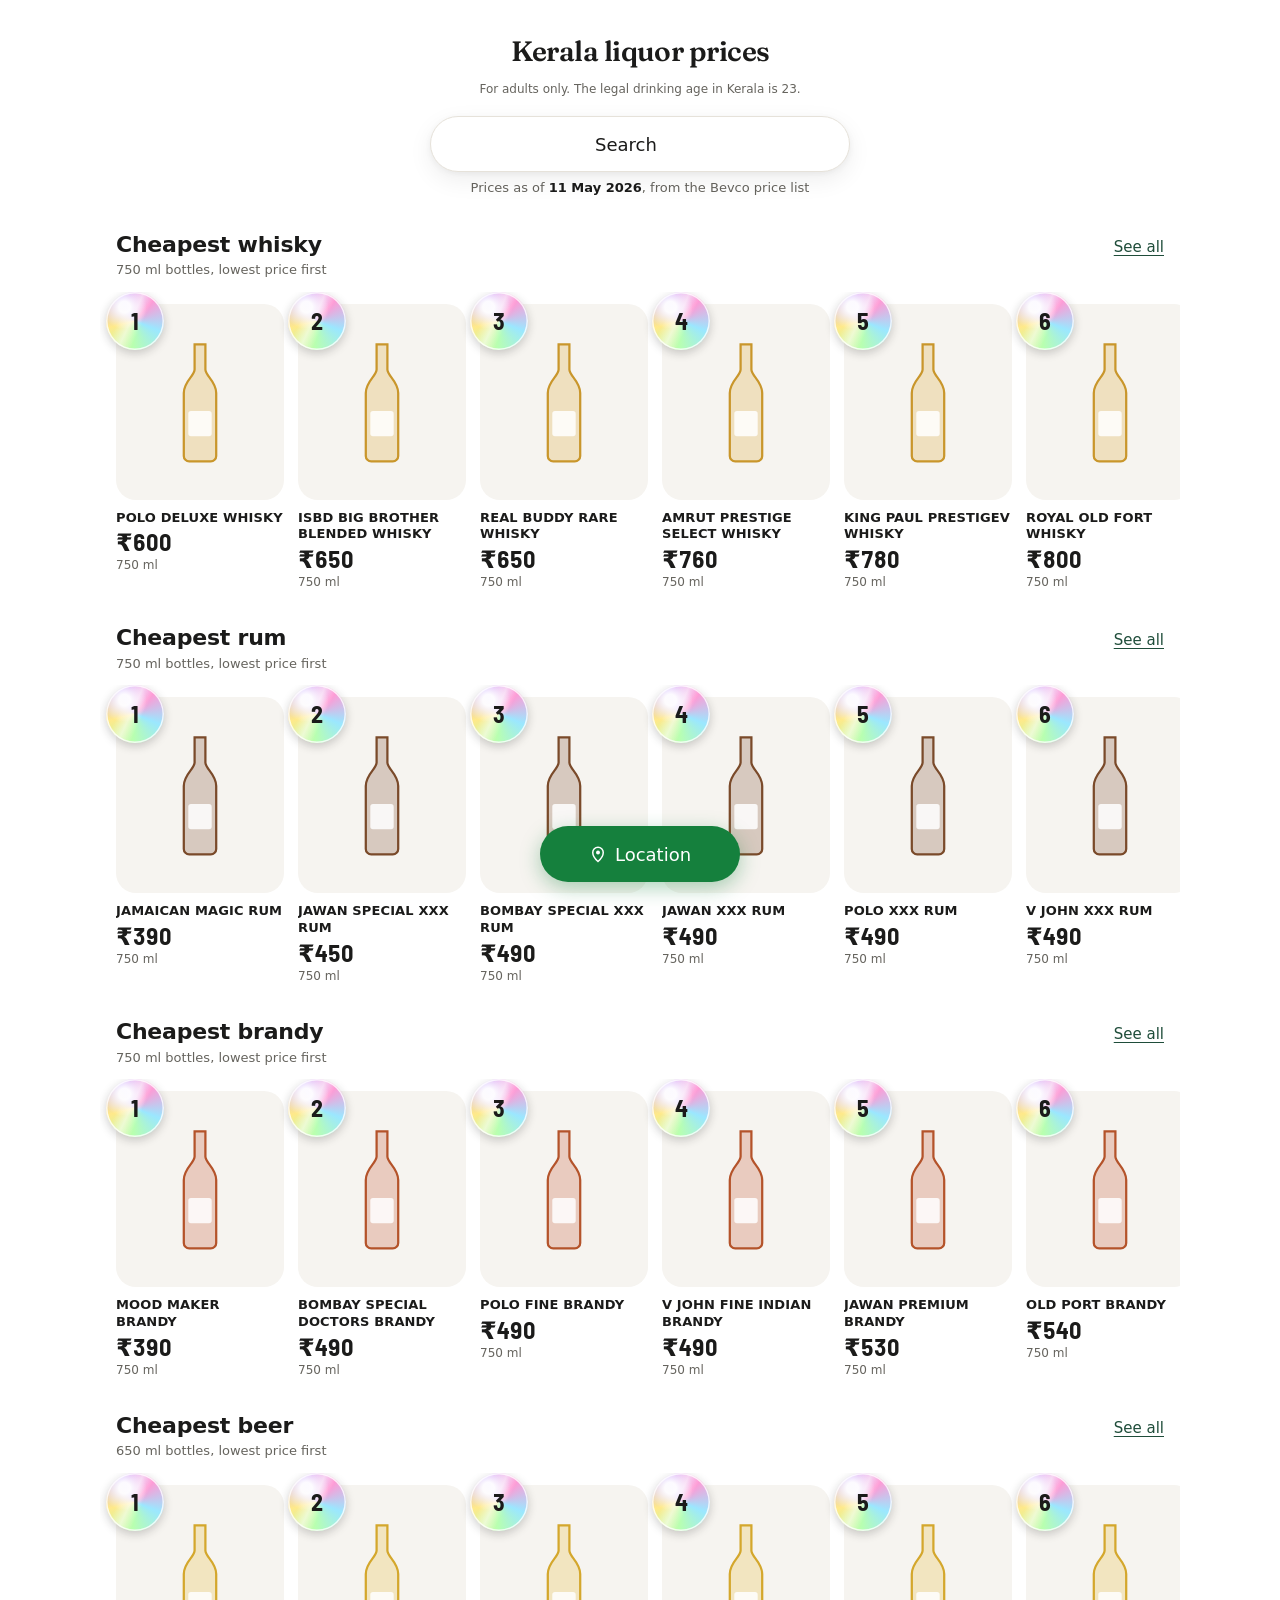
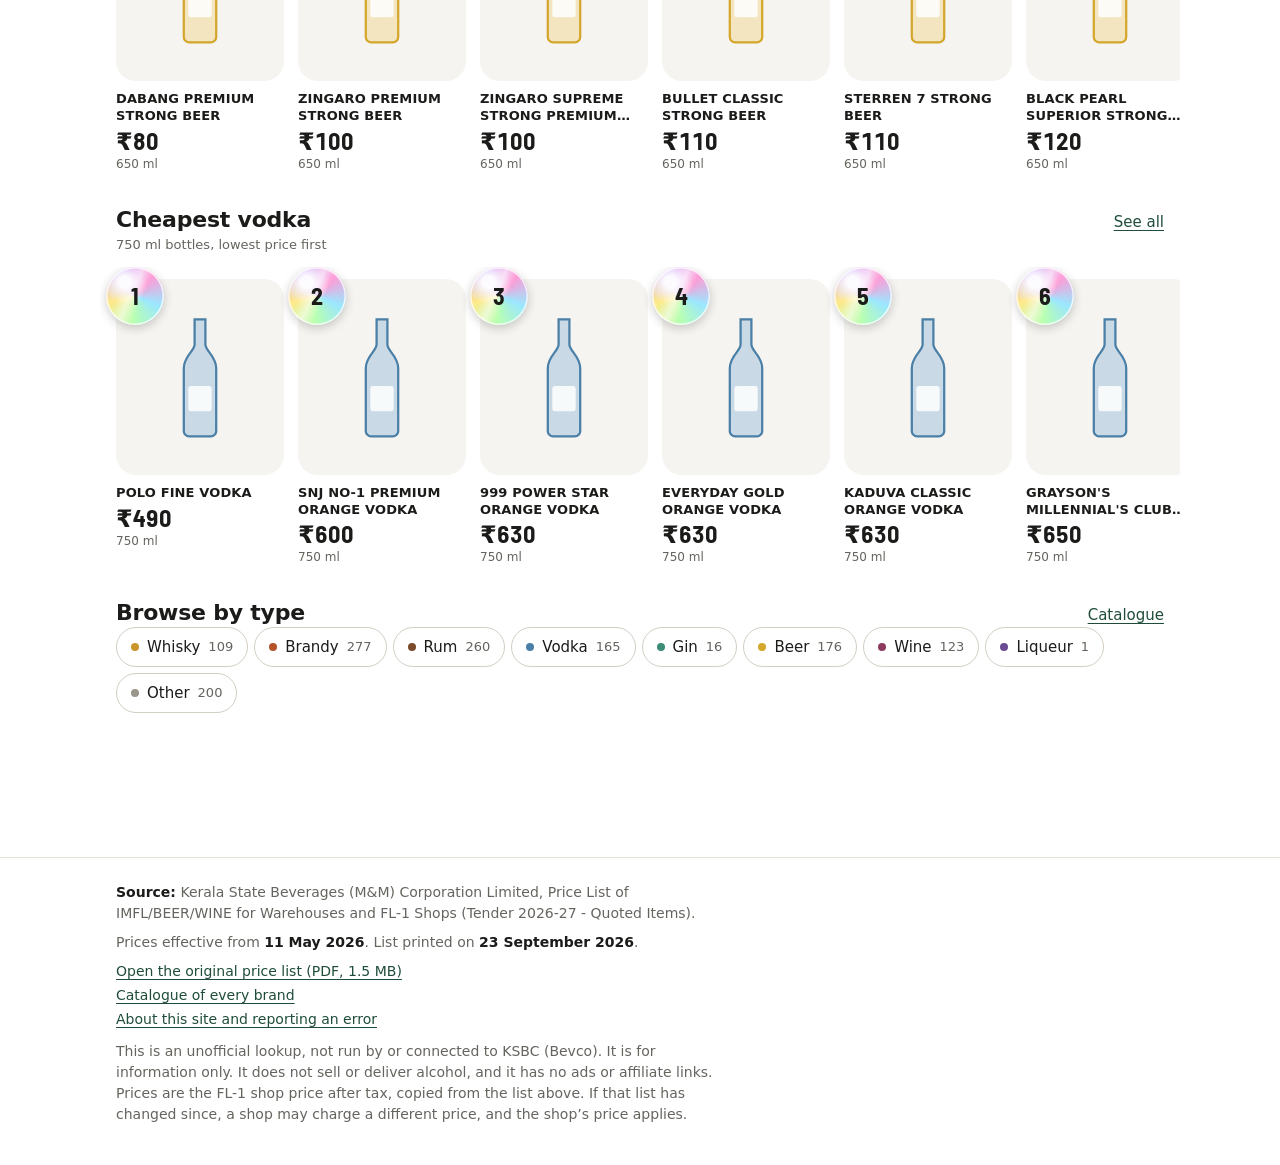
==== commit ebd70565: "New home page from the owner's mockup - Centred logo slot (text until the wordmark file arrives), a " ====
--- a/index.html
+++ b/index.html
@@ -23,6 +23,7 @@
 <link rel="preload" href="assets/fonts/barlow-semi-condensed-latin-700-normal.woff2" as="font" type="font/woff2" crossorigin>
 <link rel="preload" href="assets/fonts/fraunces-latin-600-normal.woff2" as="font" type="font/woff2" crossorigin>
 <link rel="preload" href="data/site.json" as="fetch" crossorigin>
+<link rel="preload" href="data/popularity.json" as="fetch" crossorigin>
 <link rel="stylesheet" href="assets/style.css">
 <script>/* Before first paint: hide the welcome block on search/filter links, so it never appears and then jumps away. */
 if (/[?&](q|cat|size|min|max|sup|cmp)=/.test(location.search)) document.documentElement.className += " has-query";</script>
@@ -31,12 +32,10 @@
 
 <a class="skip" href="#main">Skip to results</a>
 
-<header class="masthead">
-  <div class="wrap masthead-row">
-    <h1 class="site-name"><span class="logo-mark" aria-hidden="true">₹</span>Kerala liquor prices</h1>
-    <nav aria-label="Site" class="site-nav"><a href="catalogue.html">Catalogue</a> <a href="about.html">About</a></nav>
-  </div>
-  <div class="wrap">
+<header class="hero">
+  <div class="wrap hero-inner">
+    <!-- Logo slot: swap the text for the wordmark image when it is ready. -->
+    <h1 class="logo"><a href="./"><span class="logo-word">Kerala liquor prices</span></a></h1>
     <p class="age">For adults only. The legal drinking age in Kerala is 23.</p>
   </div>
 </header>
@@ -45,8 +44,7 @@
   <div class="wrap">
     <form class="search" role="search" id="search-form">
       <label for="q" class="visually-hidden">Search by brand name</label>
-      <svg viewBox="0 0 24 24" width="20" height="20" aria-hidden="true" focusable="false"><circle cx="10.5" cy="10.5" r="6.5" fill="none" stroke="currentColor" stroke-width="2.2"/><path d="M15.5 15.5 21 21" stroke="currentColor" stroke-width="2.2" stroke-linecap="round"/></svg>
-      <input id="q" name="q" type="search" placeholder="Try “Royal Stag”"
+      <input id="q" name="q" type="search" placeholder="Search"
              autocomplete="off" autocapitalize="none" autocorrect="off" spellcheck="false"
              enterkeyhint="search">
       <button type="button" id="clear" class="clear" aria-label="Clear search" hidden>&times;</button>
@@ -100,19 +98,12 @@
 </div>
 
 <main class="wrap results-main" id="main" tabindex="-1">
-  <section class="intro" id="intro" aria-labelledby="intro-title">
-    <h2 id="intro-title"><span lang="ml">എന്താ വില?</span><span class="intro-en">What does it cost at Bevco?</span></h2>
-    <p>Look up any of <span data-meta="brands">1,327</span> brands. Every bottle size side by side, with the price per litre so you can tell which size is better value.</p>
-    <p class="intro-label">Browse by type</p>
-    <ul class="type-links" id="type-links"></ul>
-    <p class="intro-label">Best value, lowest price per litre first</p>
-    <ul class="type-links value-links">
-      <li><a href="?cat=whisky&amp;size=750&amp;max=1000&amp;sort=litre" data-cat="whisky">750 ml whisky under ₹1,000</a></li>
-      <li><a href="?cat=brandy&amp;size=750&amp;max=1000&amp;sort=litre" data-cat="brandy">750 ml brandy under ₹1,000</a></li>
-      <li><a href="?cat=rum&amp;size=750&amp;max=1000&amp;sort=litre" data-cat="rum">750 ml rum under ₹1,000</a></li>
-      <li><a href="?cat=beer&amp;size=650&amp;max=200&amp;sort=litre" data-cat="beer">650 ml beer under ₹200</a></li>
-    </ul>
-    <p class="try">Try: <a href="?q=old%20monk" data-q="old monk">Old Monk</a> · <a href="?q=mcdowells%20no.1" data-q="mcdowells no.1">McDowell's No.1</a> · <a href="?q=honey%20bee" data-q="honey bee">Honey Bee</a> · <a href="?q=kingfisher" data-q="kingfisher">Kingfisher</a></p>
+  <section class="home" id="intro" aria-label="Rankings">
+    <div id="rows" class="rows"></div>
+    <section class="row" aria-labelledby="row-types">
+      <div class="row-head"><h2 id="row-types">Browse by type</h2><a class="see-all" href="catalogue.html">Catalogue</a></div>
+      <ul class="type-links" id="type-links"></ul>
+    </section>
   </section>
   <p id="summary" class="summary" role="status" aria-live="polite" tabindex="-1">Loading prices…</p>
   <p id="notice" class="notice" hidden></p>
@@ -125,7 +116,7 @@
   <div class="wrap">
     <p><strong>Source:</strong> Kerala State Beverages (M&amp;M) Corporation Limited, <span data-meta="title">Price List of IMFL/BEER/WINE for Warehouses and FL-1 Shops (Tender 2026-27 - Quoted Items)</span>.</p>
     <p>Prices effective from <strong data-meta="effective">11 May 2026</strong>. List printed on <strong data-meta="printed">23 September 2026</strong>.</p>
-    <p><a href="source/pricelist.pdf">Open the original price list (PDF, 1.5 MB)</a><br><a href="about.html">About this site and reporting an error</a></p>
+    <p><a href="source/pricelist.pdf">Open the original price list (PDF, 1.5 MB)</a><br><a href="catalogue.html">Catalogue of every brand</a><br><a href="about.html">About this site and reporting an error</a></p>
     <p>This is an unofficial lookup, not run by or connected to KSBC (Bevco). It is for information only. It does not sell or deliver alcohol, and it has no ads or affiliate links. Prices are the FL-1 shop price after tax, copied from the list above. If that list has changed since, a shop may charge a different price, and the shop’s price applies.</p>
   </div>
 </footer>
@@ -137,6 +128,25 @@
     <button type="button" id="tray-open" class="tray-open">Compare</button>
   </div>
 </div>
+
+<button type="button" id="loc-btn" class="fab" aria-haspopup="dialog">
+  <svg viewBox="0 0 24 24" width="18" height="18" aria-hidden="true" focusable="false"><path d="M12 22s7-6.2 7-12a7 7 0 1 0-14 0c0 5.8 7 12 7 12Z" fill="none" stroke="currentColor" stroke-width="2"/><circle cx="12" cy="10" r="2.6" fill="currentColor"/></svg>
+  Location
+</button>
+
+<dialog id="location" class="sheet" aria-labelledby="loc-title">
+  <div class="sheet-head">
+    <h2 id="loc-title">Location</h2>
+    <button type="button" id="loc-close" class="close" aria-label="Close">&times;</button>
+  </div>
+  <div class="sheet-body">
+    <p>Prices on this site are for:</p>
+    <ul class="loc-list">
+      <li aria-current="true"><span class="loc-tick" aria-hidden="true">✓</span><span><strong>Kerala</strong><br><span class="small">Bevco (KSBC) FL-1 shops</span></span></li>
+    </ul>
+    <p class="small">Only Kerala for now. Other states do not publish a brand-wise price list that this site can read and check.</p>
+  </div>
+</dialog>
 
 <dialog id="compare" class="compare" aria-labelledby="compare-title">
   <div class="compare-head">
--- a/assets/style.css
+++ b/assets/style.css
@@ -587,6 +587,164 @@
   .results { grid-template-columns: repeat(3, minmax(0, 1fr)); }
 }
 
+/* ---------- Home (from the owner's mockup) ----------
+ * Centred logo, a white pill search with no coloured stroke, rows of
+ * ranked tiles with holographic rank stickers, and a floating green
+ * Location button. The filters and results appear only while searching. */
+
+:root { --bg: #FFFFFF; }
+
+.hero { padding: 26px 0 6px; text-align: center; }
+.hero-inner { display: flex; flex-direction: column; align-items: center; gap: 6px; }
+.logo { margin: 0; }
+.logo a { color: var(--ink); text-decoration: none; }
+.logo-word { font: 600 1.75rem/1.1 var(--serif); letter-spacing: -0.02em; }
+.hero .age { margin: 0; font-size: 0.75rem; color: var(--muted); }
+
+.searchbar { background: rgba(255, 255, 255, 0.94); border-bottom: 0; padding: 12px 0 8px; }
+html.has-query .searchbar { border-bottom: 1px solid var(--line); }
+.search { max-width: 420px; margin: 0 auto; }
+html.has-query .search { max-width: none; }
+.search input {
+  height: 56px;
+  padding: 0 52px 0 24px;
+  border: 1px solid var(--line);
+  border-radius: 999px;
+  box-shadow: 0 2px 6px rgba(27, 27, 26, 0.05), 0 8px 24px rgba(27, 27, 26, 0.07);
+  font-size: 1.125rem;
+}
+.search input:placeholder-shown { text-align: center; }
+.search input::placeholder { color: var(--ink); }
+.search input:focus { border-color: var(--line-strong); box-shadow: 0 0 0 3px var(--accent-soft), 0 8px 24px rgba(27, 27, 26, 0.07); }
+.clear { top: 6px; right: 8px; }
+.asof { text-align: center; }
+html.has-query .asof { text-align: left; }
+
+/* Home vs search: rows on the bare home page, results while searching. */
+html.has-query .home { display: none; }
+html:not(.has-query) .controls,
+html:not(.has-query) #summary,
+html:not(.has-query) #notice,
+html:not(.has-query) #results,
+html:not(.has-query) #more { display: none; }
+.results-main { padding-bottom: 96px; }   /* room for the Location button */
+
+.home { margin-top: 6px; }
+.rows { min-height: 60vh; }
+.row { margin: 26px 0 0; }
+.row-head { display: flex; align-items: baseline; justify-content: space-between; gap: 12px; }
+.row-head h2 { margin: 0; font: 600 1.375rem/1.2 var(--sans); letter-spacing: -0.01em; }
+.see-all { font-size: 0.9375rem; font-weight: 500; white-space: nowrap; }
+.row-sub { margin: 2px 0 12px; font-size: 0.8125rem; color: var(--muted); }
+
+/* A horizontal shelf of tiles that snaps; the page gutter is kept so the
+ * first sticker is never clipped. */
+.tiles {
+  display: flex; gap: 14px;
+  margin: 0 -16px; padding: 12px 16px 8px;
+  list-style: none;
+  overflow-x: auto;
+  scroll-snap-type: x mandatory;
+  scroll-padding: 0 16px;
+  scrollbar-width: none;
+}
+.tiles::-webkit-scrollbar { display: none; }
+.tile { flex: none; width: 148px; scroll-snap-align: start; }
+.tile a { display: block; color: var(--ink); text-decoration: none; }
+.tile-img {
+  position: relative;
+  display: grid; place-items: center;
+  height: 176px;
+  border-radius: 20px;
+  background: #F6F4F0;
+}
+.tile-img .rank { z-index: 1; }
+.tile-img img {
+  position: absolute; inset: 0;
+  width: 100%; height: 100%;
+  object-fit: cover;
+  border-radius: 20px;
+}
+.bottle { width: 54px; height: 126px; }
+.bottle path { fill: color-mix(in srgb, var(--dot, #9A968C) 30%, #fff); stroke: var(--dot, #9A968C); stroke-width: 2.5; }
+.bottle rect { fill: #fff; opacity: 0.85; }
+.tile a:hover .tile-name { text-decoration: underline; text-decoration-color: var(--accent); }
+.tile-name {
+  display: -webkit-box; -webkit-line-clamp: 2; -webkit-box-orient: vertical;
+  overflow: hidden;
+  margin-top: 10px;
+  font-size: 0.8125rem; font-weight: 600; letter-spacing: 0.01em; line-height: 1.3;
+}
+.tile-price {
+  display: block; margin-top: 4px;
+  font: 700 1.5rem/1 var(--price-font);
+  font-variant-numeric: tabular-nums lining-nums;
+}
+.tile-size { display: block; margin-top: 2px; font-size: 0.75rem; color: var(--muted); }
+
+/* Holographic rank sticker: an iridescent disc with the rank number. */
+.rank {
+  position: absolute; top: -12px; left: -10px;
+  display: grid; place-items: center;
+  width: 58px; height: 58px;
+  border-radius: 50%;
+  background:
+    radial-gradient(circle at 32% 26%, rgba(255, 255, 255, 0.95) 0 10%, rgba(255, 255, 255, 0) 38%),
+    linear-gradient(115deg, rgba(255, 255, 255, 0) 30%, rgba(255, 255, 255, 0.55) 45%, rgba(255, 255, 255, 0) 60%),
+    conic-gradient(from 40deg, #FF9AD5, #9BE7FF, #B8FFB0, #FFE98A, #C6A8FF, #FF9AD5);
+  box-shadow: inset 0 0 0 1.5px rgba(255, 255, 255, 0.8), 0 3px 10px rgba(27, 27, 26, 0.22);
+  color: #1B1B1A;   /* 9:1 or better on every hue of the disc */
+  font: 700 1.5rem/1 var(--price-font);
+}
+@media (prefers-reduced-motion: no-preference) {
+  .rank { animation: holo 6s linear infinite; }
+  @keyframes holo { to { filter: hue-rotate(360deg); } }
+}
+
+/* Floating Location button and its sheet. */
+.fab {
+  position: fixed; left: 50%; bottom: calc(18px + env(safe-area-inset-bottom, 0px)); z-index: 4;
+  transform: translateX(-50%);
+  display: inline-flex; align-items: center; justify-content: center; gap: 8px;
+  min-width: 200px; min-height: 56px; padding: 0 28px;
+  border: 0; border-radius: 999px;
+  background: #15803D; color: #FFFFFF;   /* 5.0:1 */
+  font: inherit; font-size: 1.125rem; font-weight: 500;
+  box-shadow: 0 6px 20px rgba(21, 128, 61, 0.35);
+  cursor: pointer;
+}
+.fab:focus-visible { outline: 3px solid #1B1B1A; outline-offset: 3px; }
+body.has-tray .fab { bottom: calc(86px + env(safe-area-inset-bottom, 0px)); }
+
+.sheet {
+  width: 100%; max-width: 480px;
+  margin: auto auto 0; padding: 0;
+  border: 0; border-radius: 20px 20px 0 0;
+  background: var(--surface); color: var(--ink);
+}
+.sheet::backdrop { background: rgba(27, 27, 26, 0.35); }
+.sheet-head { display: flex; align-items: center; justify-content: space-between; padding: 10px 8px 4px 20px; }
+.sheet-head h2 { margin: 0; font: 600 1.25rem/1.2 var(--sans); }
+.sheet-body { padding: 4px 20px calc(22px + env(safe-area-inset-bottom, 0px)); }
+.sheet-body p { margin: 0 0 10px; }
+.loc-list { margin: 0 0 12px; padding: 0; list-style: none; }
+.loc-list li {
+  display: flex; align-items: center; gap: 12px;
+  padding: 12px 14px;
+  border: 1px solid #15803D; border-radius: 14px;
+  background: #F0FAF3;
+}
+.loc-tick {
+  display: grid; place-items: center; flex: none;
+  width: 26px; height: 26px; border-radius: 50%;
+  background: #15803D; color: #fff; font-size: 0.875rem; font-weight: 700;
+}
+@media (min-width: 700px) {
+  .sheet { margin: auto; border-radius: 20px; }
+  .tile { width: 168px; }
+  .tile-img { height: 196px; }
+}
+
 @media (prefers-reduced-motion: reduce) {
   *, *::before, *::after {
     transition: none !important;
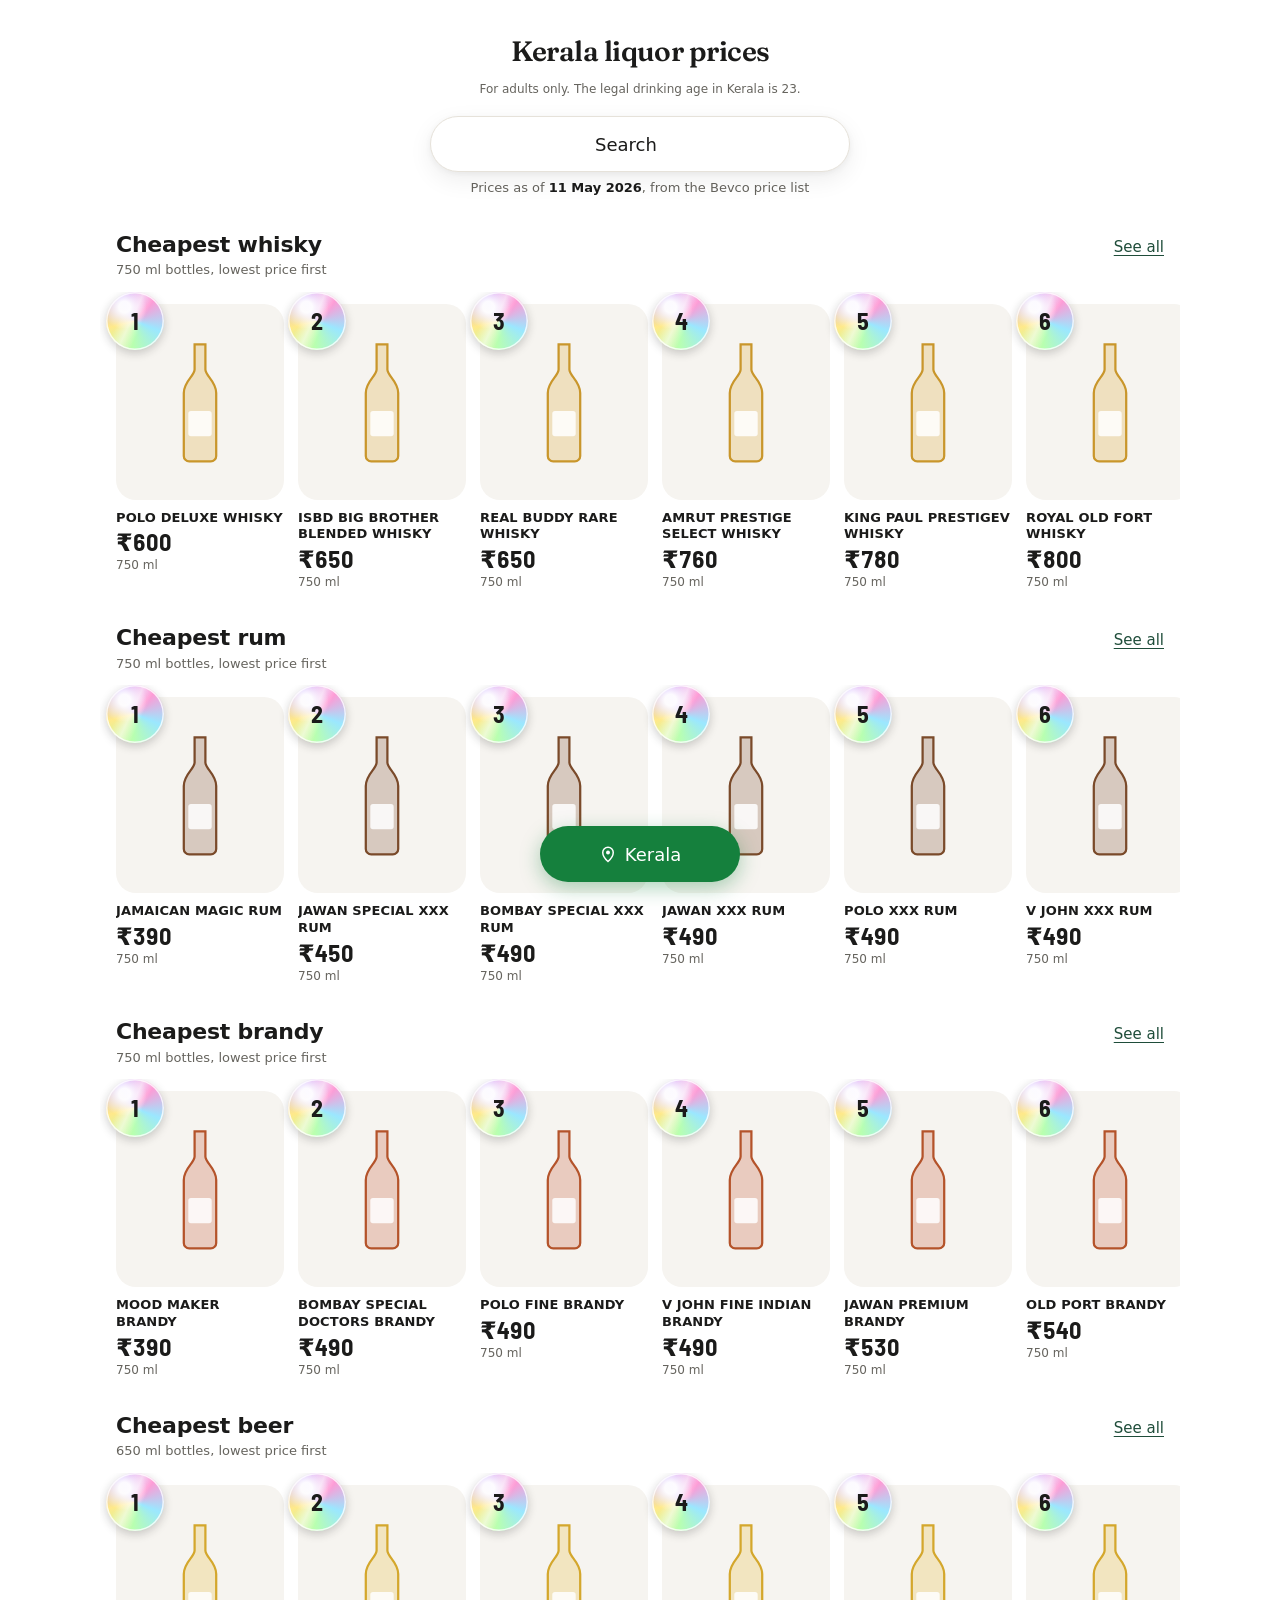
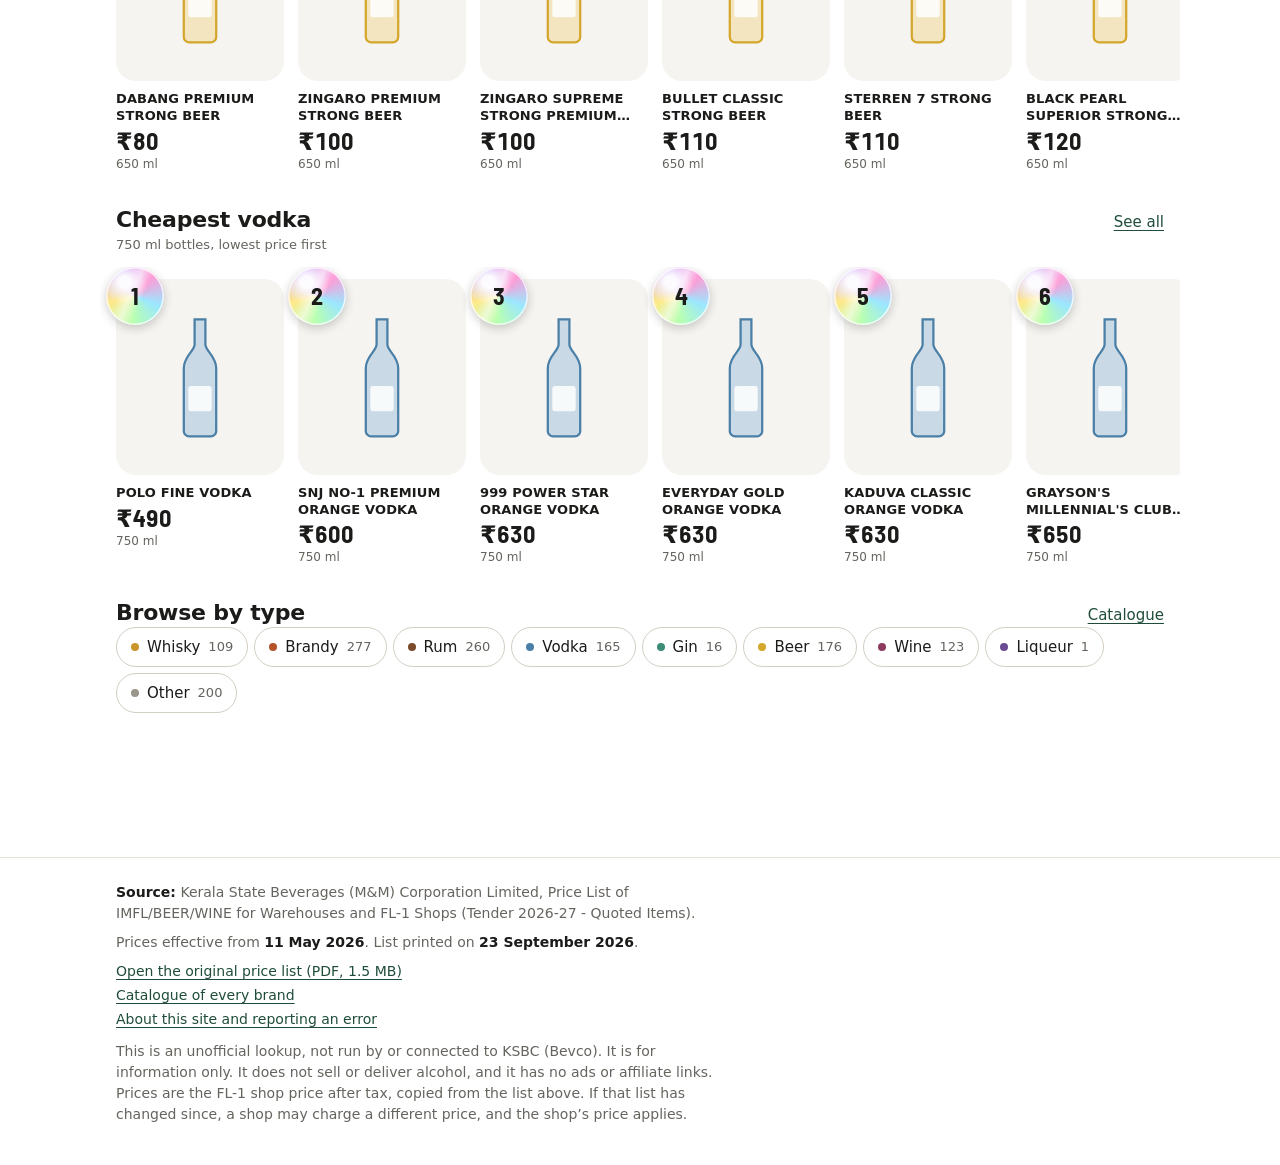
==== commit 66b3e537: "Location button picks the state The green button now shows the chosen state and opens a picker listi" ====
--- a/index.html
+++ b/index.html
@@ -131,20 +131,19 @@
 
 <button type="button" id="loc-btn" class="fab" aria-haspopup="dialog">
   <svg viewBox="0 0 24 24" width="18" height="18" aria-hidden="true" focusable="false"><path d="M12 22s7-6.2 7-12a7 7 0 1 0-14 0c0 5.8 7 12 7 12Z" fill="none" stroke="currentColor" stroke-width="2"/><circle cx="12" cy="10" r="2.6" fill="currentColor"/></svg>
-  Location
+  <span><span class="visually-hidden">Location: </span><span id="loc-name">Kerala</span></span>
 </button>
 
 <dialog id="location" class="sheet" aria-labelledby="loc-title">
   <div class="sheet-head">
-    <h2 id="loc-title">Location</h2>
+    <h2 id="loc-title">Choose your state</h2>
     <button type="button" id="loc-close" class="close" aria-label="Close">&times;</button>
   </div>
   <div class="sheet-body">
-    <p>Prices on this site are for:</p>
-    <ul class="loc-list">
-      <li aria-current="true"><span class="loc-tick" aria-hidden="true">✓</span><span><strong>Kerala</strong><br><span class="small">Bevco (KSBC) FL-1 shops</span></span></li>
-    </ul>
-    <p class="small">Only Kerala for now. Other states do not publish a brand-wise price list that this site can read and check.</p>
+    <label for="loc-filter" class="visually-hidden">Find a state</label>
+    <input id="loc-filter" class="loc-filter" type="search" placeholder="Find a state" autocomplete="off">
+    <ul id="loc-list" class="loc-list" role="list"></ul>
+    <p class="small">Only states that publish an official, brand-wise price list can be shown. Prices are never estimated.</p>
   </div>
 </dialog>
 
--- a/assets/style.css
+++ b/assets/style.css
@@ -727,18 +727,39 @@
 .sheet-head h2 { margin: 0; font: 600 1.25rem/1.2 var(--sans); }
 .sheet-body { padding: 4px 20px calc(22px + env(safe-area-inset-bottom, 0px)); }
 .sheet-body p { margin: 0 0 10px; }
-.loc-list { margin: 0 0 12px; padding: 0; list-style: none; }
-.loc-list li {
+.sheet { max-height: 85vh; }
+.sheet[open] { display: flex; flex-direction: column; }
+.sheet-body { overflow-y: auto; }
+.loc-filter {
+  width: 100%; height: 44px; margin: 4px 0 12px; padding: 0 16px;
+  border: 1px solid var(--line-strong); border-radius: 999px;
+  background: var(--surface); color: var(--ink); font: inherit;
+}
+.loc-filter:focus { outline: none; border-color: #15803D; box-shadow: 0 0 0 3px #E3F4E8; }
+.loc-list { display: grid; gap: 6px; margin: 0 0 12px; padding: 0; list-style: none; }
+.state {
   display: flex; align-items: center; gap: 12px;
-  padding: 12px 14px;
-  border: 1px solid #15803D; border-radius: 14px;
-  background: #F0FAF3;
-}
-.loc-tick {
+  width: 100%; min-height: 56px; padding: 8px 14px;
+  border: 1px solid var(--line); border-radius: 14px;
+  background: var(--surface); color: var(--ink);
+  font: inherit; text-align: left; cursor: pointer;
+}
+.state:hover:not(:disabled) { border-color: #15803D; }
+.state.is-on { border-color: #15803D; background: #F0FAF3; }
+.state:disabled { cursor: default; background: #FAFAF8; }
+.state:disabled .state-name { color: var(--muted); }
+.state-tick {
   display: grid; place-items: center; flex: none;
   width: 26px; height: 26px; border-radius: 50%;
-  background: #15803D; color: #fff; font-size: 0.875rem; font-weight: 700;
-}
+  border: 1.5px solid var(--line-strong);
+  color: #fff; font-size: 0.875rem; font-weight: 700;
+}
+.state.is-on .state-tick { background: #15803D; border-color: #15803D; }
+.state:disabled .state-tick { border-style: dashed; }
+.state-text { display: flex; flex-direction: column; }
+.state-name { font-weight: 600; }
+.state-note { font-size: 0.8125rem; color: var(--muted); }
+.state-none { padding: 12px 4px; color: var(--muted); }
 @media (min-width: 700px) {
   .sheet { margin: auto; border-radius: 20px; }
   .tile { width: 168px; }
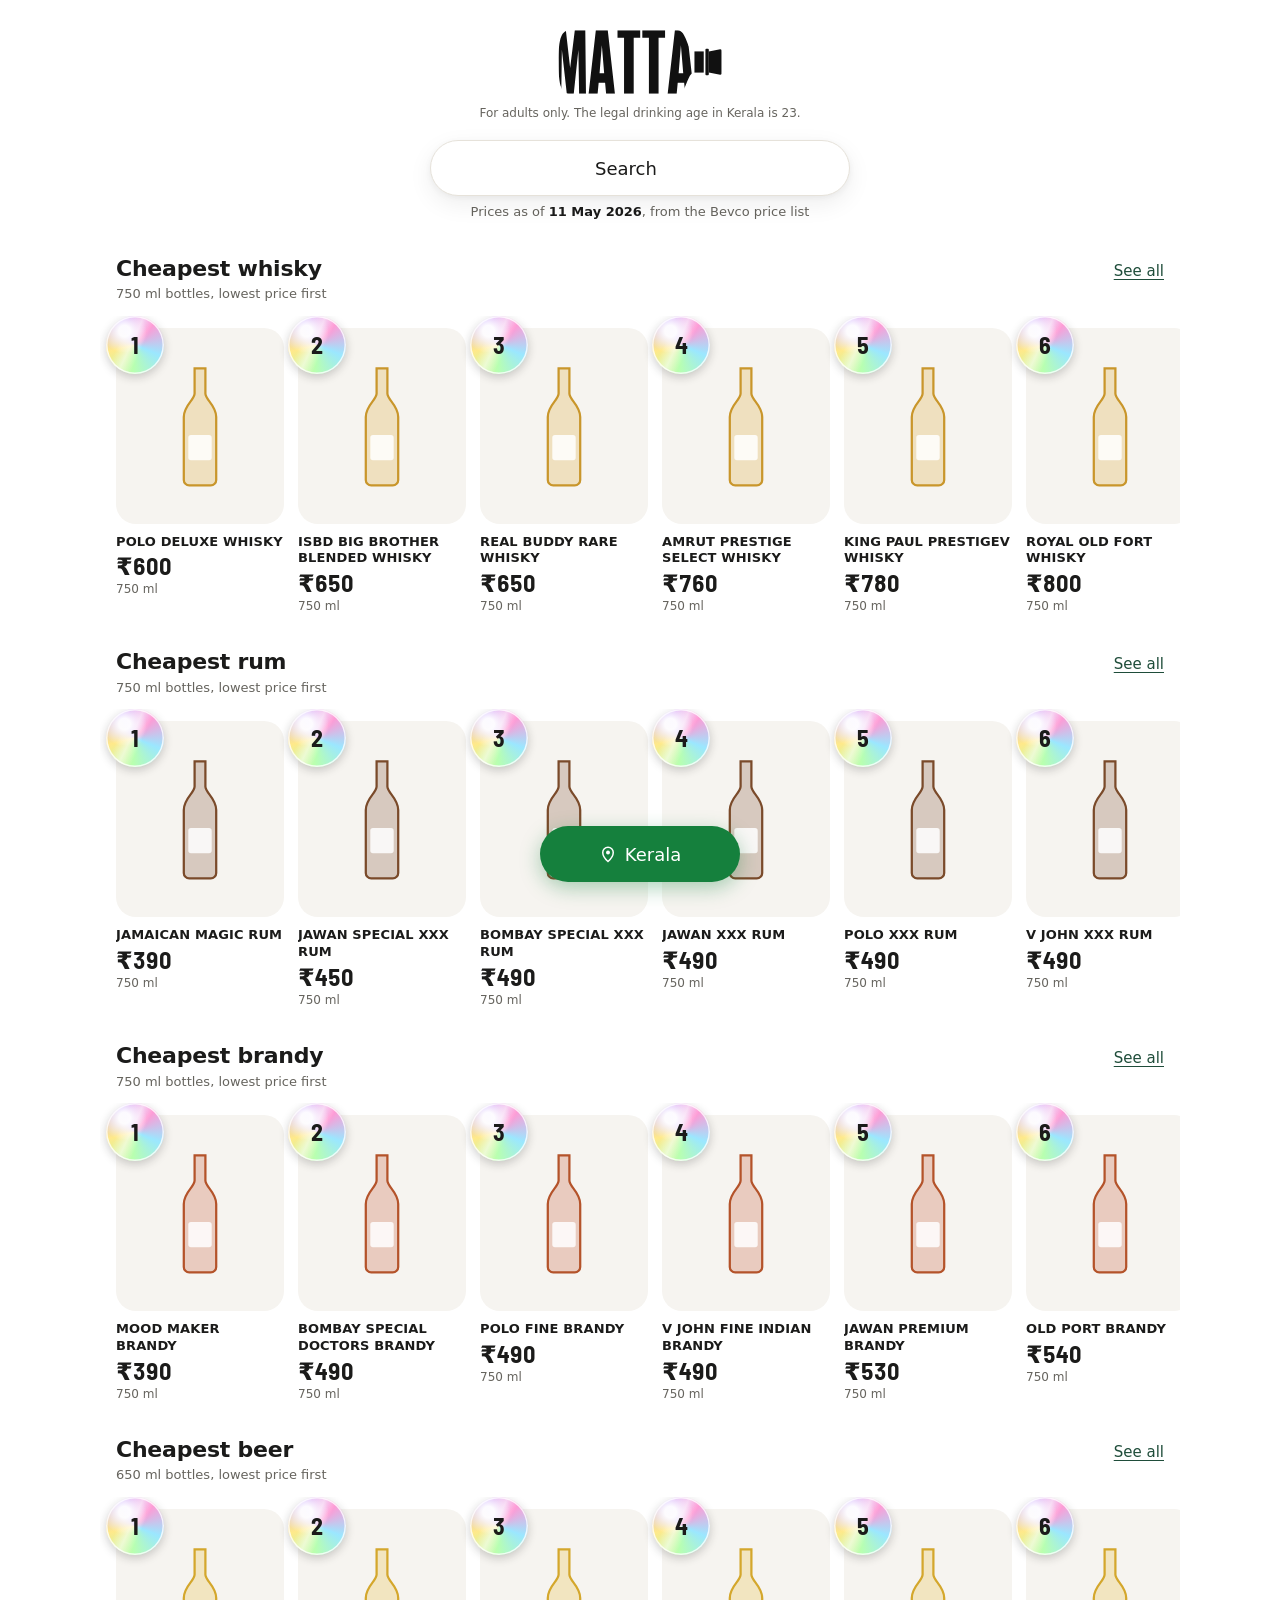
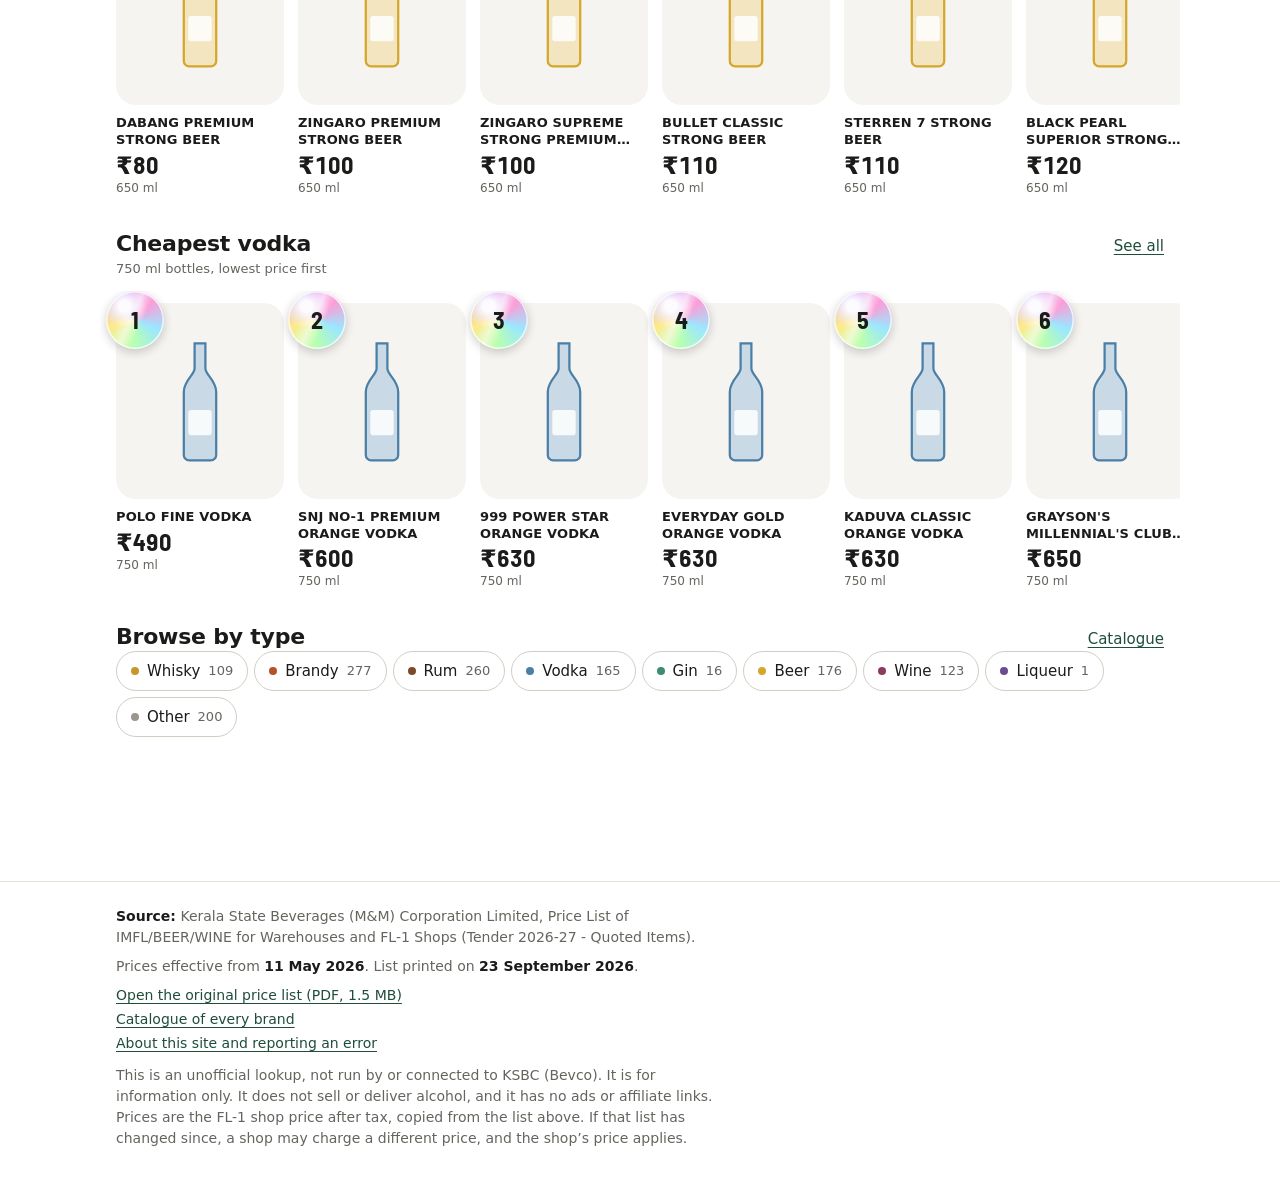
==== commit b170ee2b: "Add the MATTA bottle logo as SVG The owner's sketch, redrawn: MATTA in Oswald Bold (SIL OFL), conver" ====
--- a/index.html
+++ b/index.html
@@ -3,12 +3,12 @@
 <head>
 <meta charset="utf-8">
 <meta name="viewport" content="width=device-width, initial-scale=1">
-<title>Kerala liquor prices: search the Bevco price list</title>
+<title>Matta: Kerala liquor prices from the Bevco price list</title>
 <meta name="description" content="Look up Bevco (KSBC) FL-1 shop prices in Kerala. Every bottle size side by side, with the price per litre. Unofficial, free and ad-free.">
 <link rel="canonical" href="https://niap3.github.io/beverage_lister/">
 <meta property="og:type" content="website">
-<meta property="og:site_name" content="Kerala liquor prices">
-<meta property="og:title" content="Kerala liquor prices: search the Bevco price list">
+<meta property="og:site_name" content="Matta">
+<meta property="og:title" content="Matta: Kerala liquor prices from the Bevco price list">
 <meta property="og:description" content="Every bottle size side by side, with the price per litre. Unofficial, free and ad-free.">
 <meta property="og:url" content="https://niap3.github.io/beverage_lister/">
 <meta property="og:image" content="https://niap3.github.io/beverage_lister/assets/og-image.png">
@@ -34,8 +34,7 @@
 
 <header class="hero">
   <div class="wrap hero-inner">
-    <!-- Logo slot: swap the text for the wordmark image when it is ready. -->
-    <h1 class="logo"><a href="./"><span class="logo-word">Kerala liquor prices</span></a></h1>
+    <h1 class="logo"><a href="./"><img src="assets/logo.svg" alt="Matta" width="398" height="170"><span class="visually-hidden">: Kerala liquor prices</span></a></h1>
     <p class="age">For adults only. The legal drinking age in Kerala is 23.</p>
   </div>
 </header>
--- a/assets/style.css
+++ b/assets/style.css
@@ -99,6 +99,7 @@
 
 .masthead { background: var(--surface); border-bottom: 1px solid var(--line); padding: 14px 0 12px; }
 .masthead-row { display: flex; align-items: center; justify-content: space-between; gap: 12px; }
+.site-name img { display: block; width: auto; height: 34px; }
 .site-name, .site-name a {
   display: flex; align-items: center; gap: 10px;
   margin: 0;
@@ -598,7 +599,7 @@
 .hero-inner { display: flex; flex-direction: column; align-items: center; gap: 6px; }
 .logo { margin: 0; }
 .logo a { color: var(--ink); text-decoration: none; }
-.logo-word { font: 600 1.75rem/1.1 var(--serif); letter-spacing: -0.02em; }
+.logo img { display: block; width: auto; height: 72px; }
 .hero .age { margin: 0; font-size: 0.75rem; color: var(--muted); }
 
 .searchbar { background: rgba(255, 255, 255, 0.94); border-bottom: 0; padding: 12px 0 8px; }
@@ -617,8 +618,8 @@
 .search input::placeholder { color: var(--ink); }
 .search input:focus { border-color: var(--line-strong); box-shadow: 0 0 0 3px var(--accent-soft), 0 8px 24px rgba(27, 27, 26, 0.07); }
 .clear { top: 6px; right: 8px; }
-.asof { text-align: center; }
-html.has-query .asof { text-align: left; }
+.searchbar .asof { text-align: center; }
+html.has-query .searchbar .asof { text-align: left; }
 
 /* Home vs search: rows on the bare home page, results while searching. */
 html.has-query .home { display: none; }
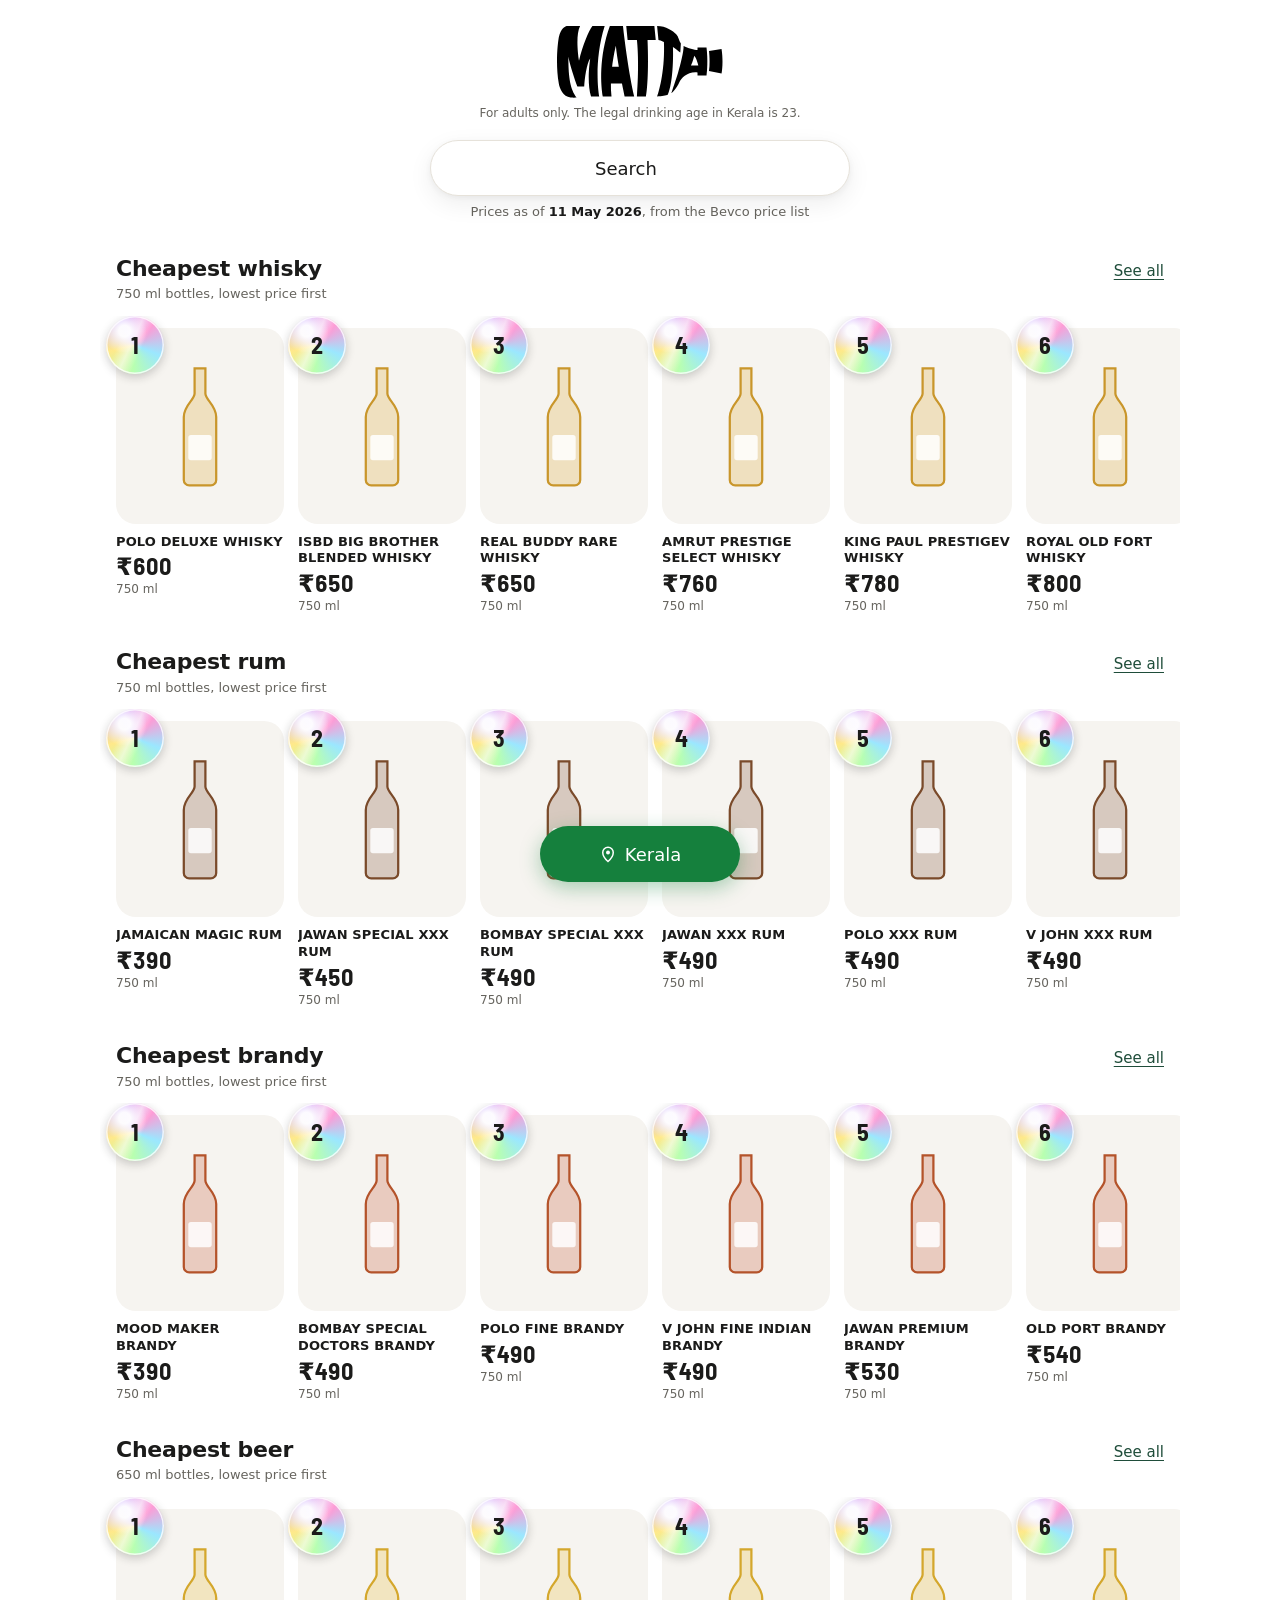
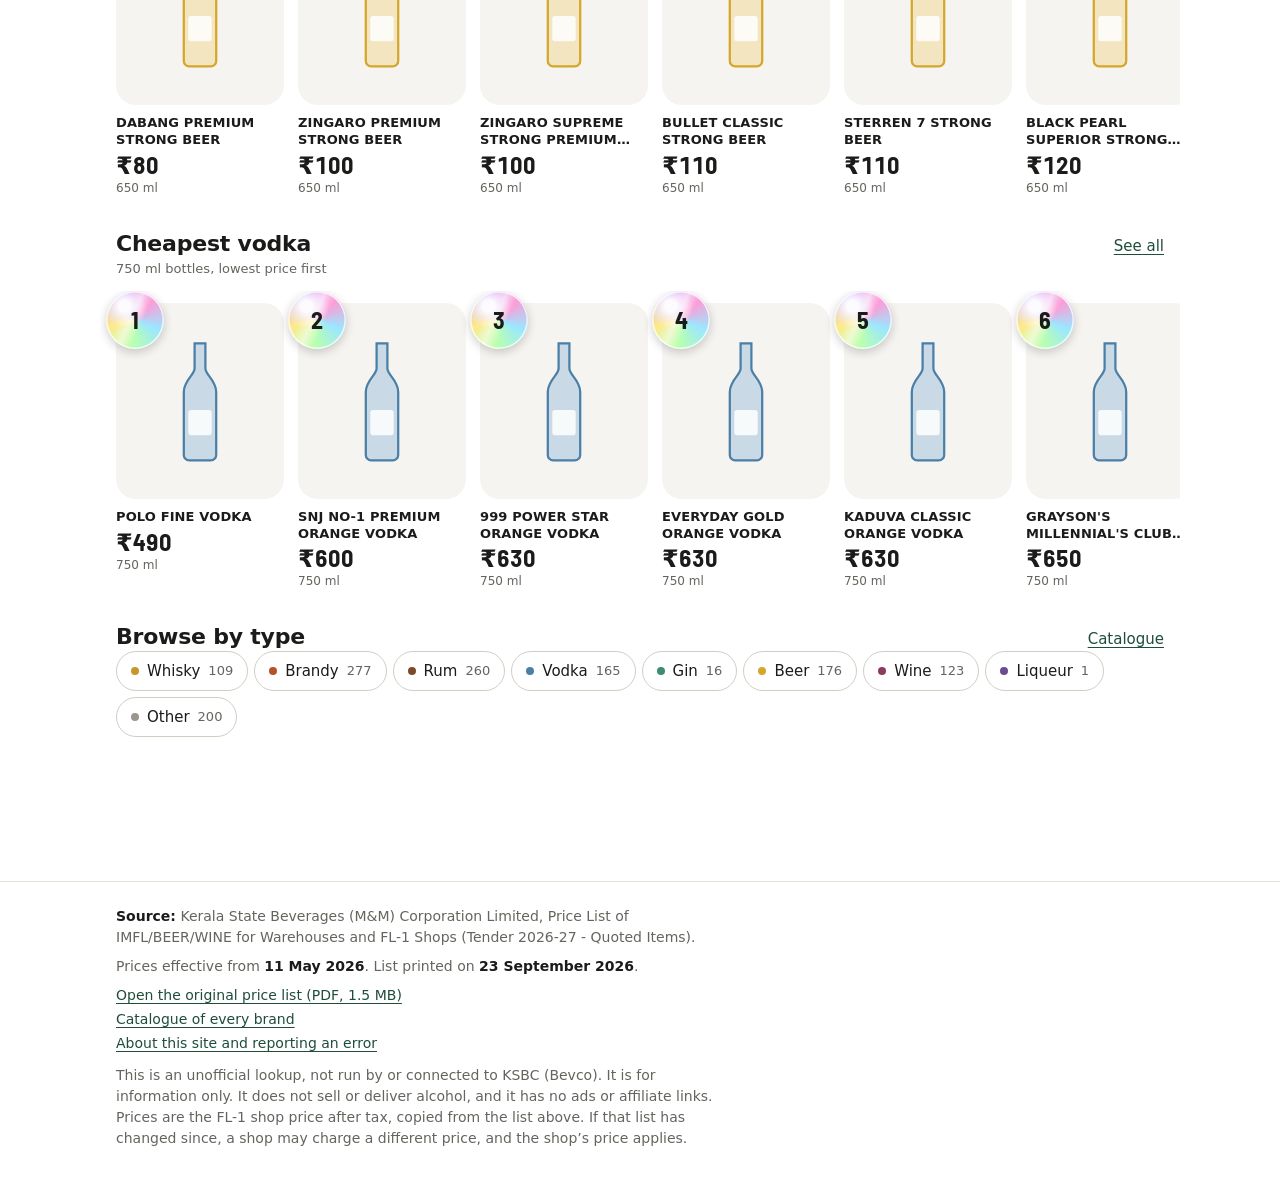
==== commit bda782a9: "Use the owner's Matta logo; new tab icon and share image - assets/logo.svg is now the owner's own ar" ====
--- a/index.html
+++ b/index.html
@@ -19,7 +19,7 @@
 <meta name="twitter:card" content="summary_large_image">
 <meta name="theme-color" content="#FFFFFF">
 <meta name="color-scheme" content="light">
-<link rel="icon" href="data:image/svg+xml,%3Csvg xmlns='http://www.w3.org/2000/svg' viewBox='0 0 32 32'%3E%3Crect width='32' height='32' rx='6' fill='%238A3B1E'/%3E%3Ctext x='16' y='24' font-size='22' font-family='sans-serif' font-weight='700' text-anchor='middle' fill='%23FFFDF8'%3E%E2%82%B9%3C/text%3E%3C/svg%3E">
+<link rel="icon" href="assets/favicon.svg" type="image/svg+xml">
 <link rel="preload" href="assets/fonts/barlow-semi-condensed-latin-700-normal.woff2" as="font" type="font/woff2" crossorigin>
 <link rel="preload" href="assets/fonts/fraunces-latin-600-normal.woff2" as="font" type="font/woff2" crossorigin>
 <link rel="preload" href="data/site.json" as="fetch" crossorigin>
@@ -34,7 +34,7 @@
 
 <header class="hero">
   <div class="wrap hero-inner">
-    <h1 class="logo"><a href="./"><img src="assets/logo.svg" alt="Matta" width="398" height="170"><span class="visually-hidden">: Kerala liquor prices</span></a></h1>
+    <h1 class="logo"><a href="./"><img src="assets/logo.svg" alt="Matta" width="304" height="132"><span class="visually-hidden">: Kerala liquor prices</span></a></h1>
     <p class="age">For adults only. The legal drinking age in Kerala is 23.</p>
   </div>
 </header>
